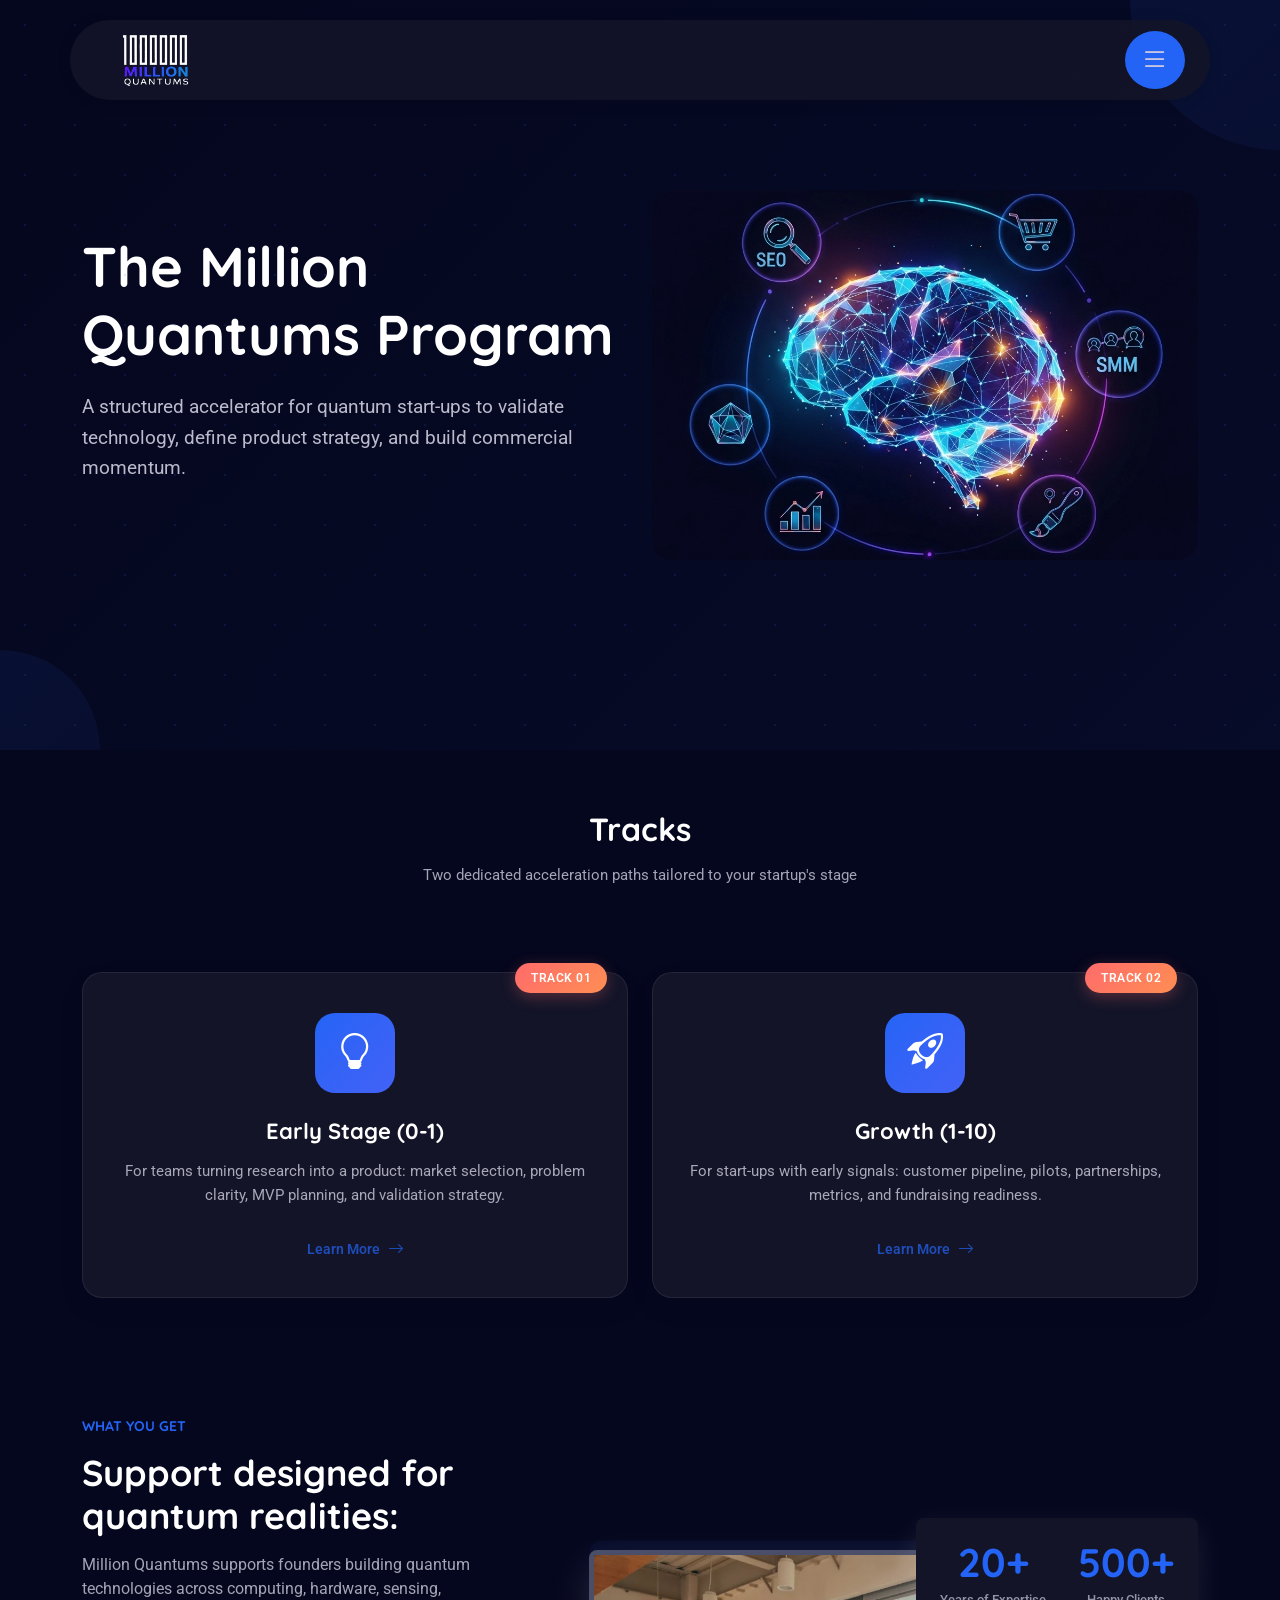
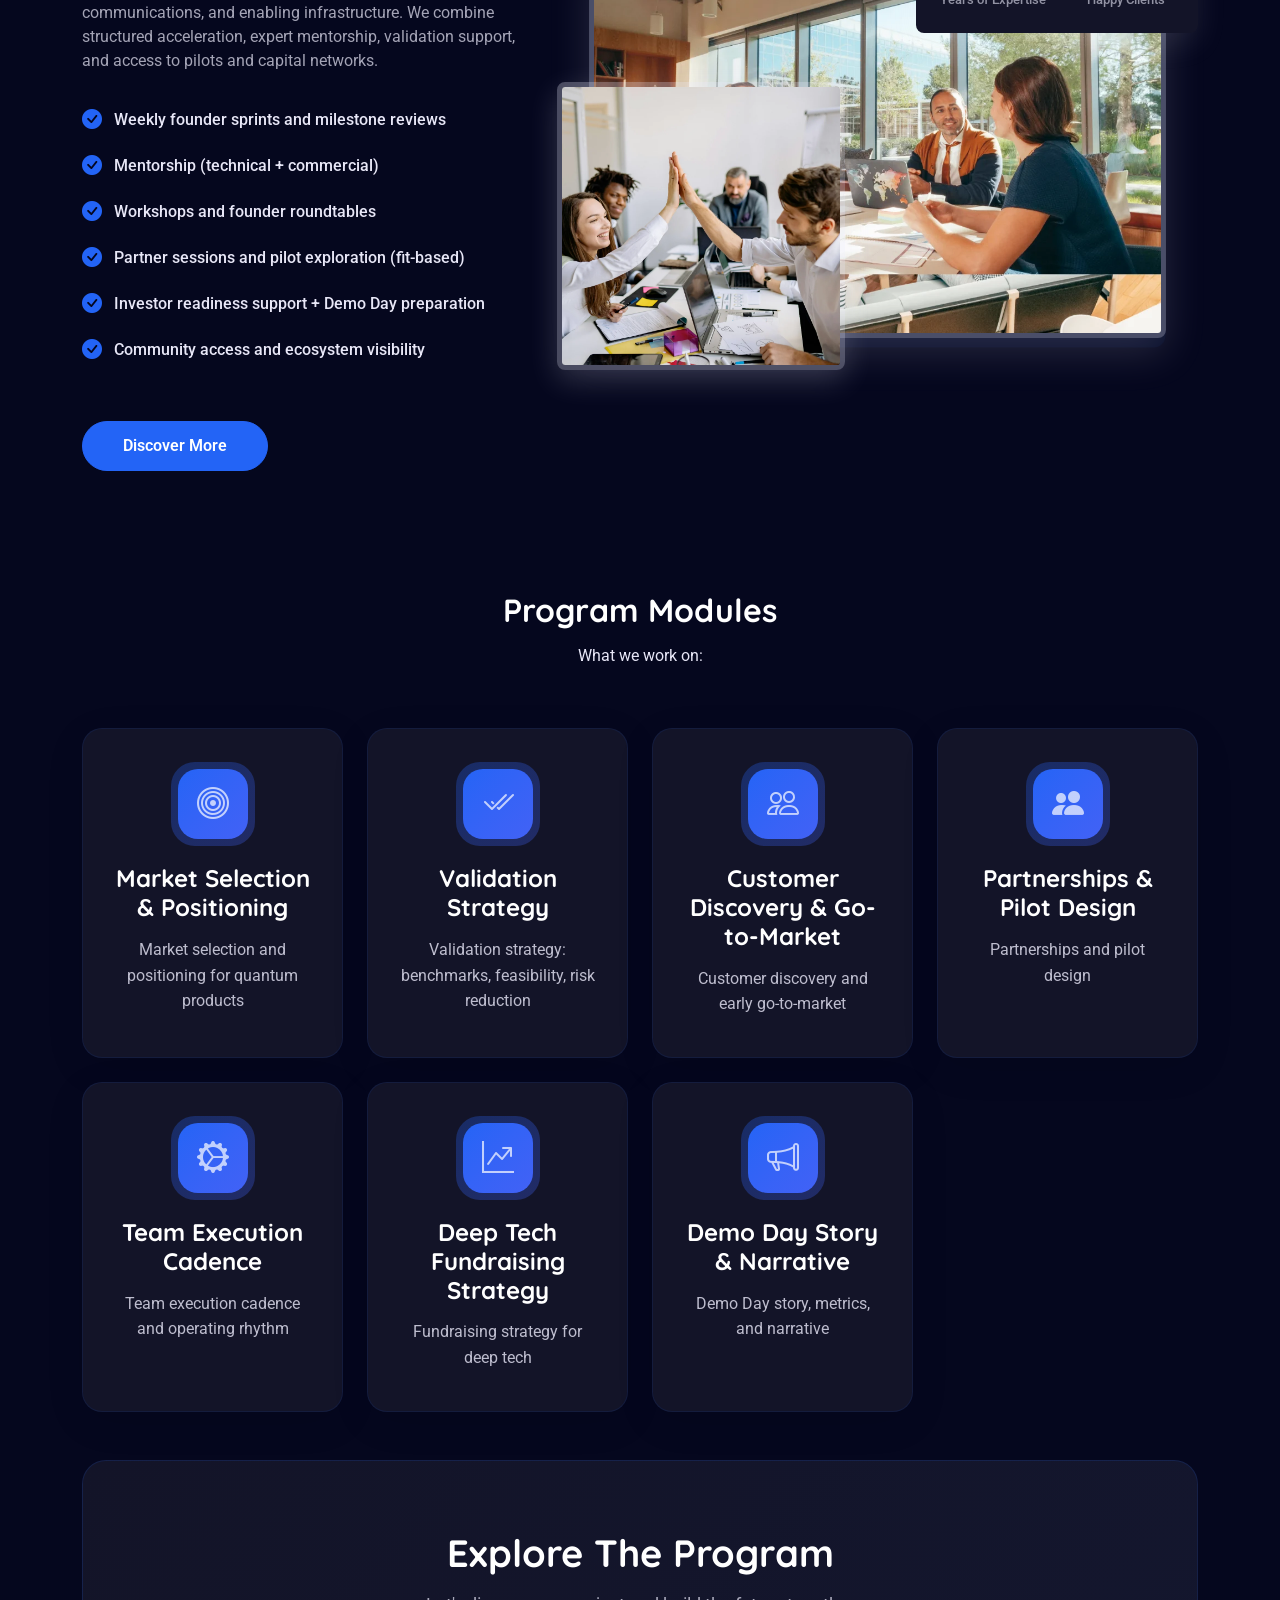
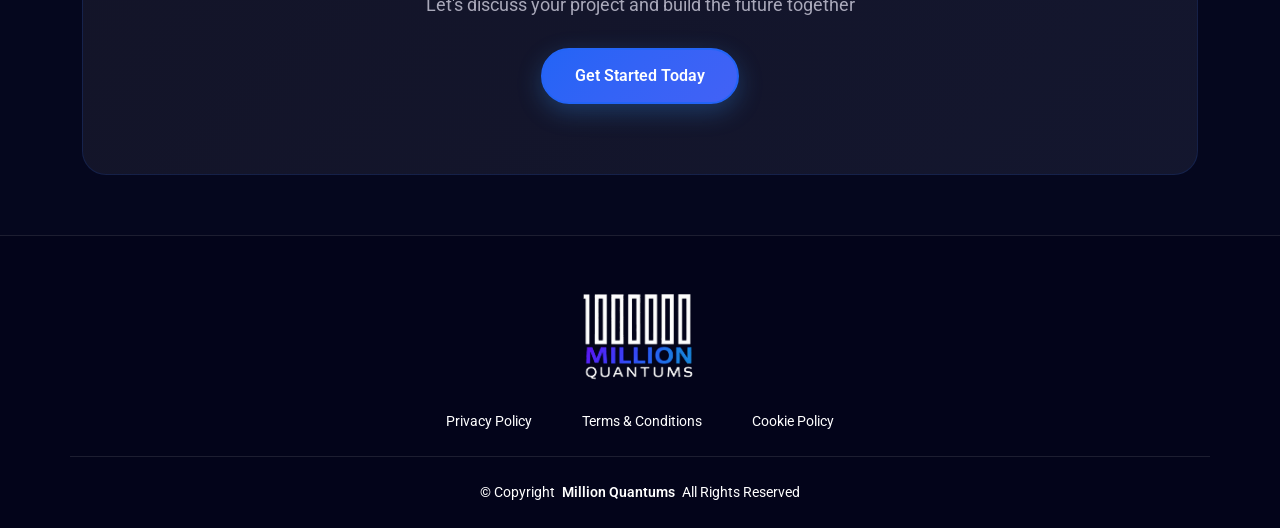
==== program.html @ cdff43a9 "Million Quantum Website Deploy 1" ====
<!DOCTYPE html>
<html lang="en">

<head>
  <meta charset="utf-8">
  <meta content="width=device-width, initial-scale=1.0" name="viewport">
  <title>Programs - Million Quantum</title>
  <meta name="description" content="">
  <meta name="keywords" content="">

  <!-- Favicons -->
  <link href="assets/img/millionquantum-favicon.png" rel="icon">
  <link href="assets/img/millionquantum-favicon.png" rel="apple-touch-icon">

  <!-- Fonts -->
  <link href="https://fonts.googleapis.com" rel="preconnect">
  <link href="https://fonts.gstatic.com" rel="preconnect" crossorigin>
  <link href="https://fonts.googleapis.com/css2?family=Roboto:ital,wght@0,100;0,300;0,400;0,500;0,700;0,900;1,100;1,300;1,400;1,500;1,700;1,900&family=Poppins:ital,wght@0,100;0,200;0,300;0,400;0,500;0,600;0,700;0,800;0,900;1,100;1,200;1,300;1,400;1,500;1,600;1,700;1,800;1,900&family=Quicksand:wght@300;400;500;600;700&display=swap" rel="stylesheet">

  <!-- Vendor CSS Files -->
  <link href="assets/vendor/bootstrap/css/bootstrap.min.css" rel="stylesheet">
  <link href="assets/vendor/bootstrap-icons/bootstrap-icons.css" rel="stylesheet">
  <link href="assets/vendor/aos/aos.css" rel="stylesheet">
  <link href="assets/vendor/swiper/swiper-bundle.min.css" rel="stylesheet">
  <link href="assets/vendor/glightbox/css/glightbox.min.css" rel="stylesheet">

  <!-- Main CSS File -->
  <link href="assets/css/main.css" rel="stylesheet">

</head>

<body class="starter-page-page">

  <header id="header" class="header d-flex align-items-center sticky-top">
  <div class="header-container container-fluid container-xl position-relative d-flex align-items-center justify-content-between">
    
    <!-- Logo -->
    <a href="index.html" class="logo d-flex align-items-center">
      <img src="assets/img/Million Quantums Logo Header - Light.svg" alt="Million Quantums Logo">
    </a>

    <!-- Menu Toggle Button (Hamburger) -->
    <div class="menu-toggle" id="menu-toggle">
      <i class="bi bi-list"></i>
    </div>

    <!-- Full-screen Overlay Navigation -->
    <nav id="overlay-nav" class="overlay-nav">
      <div class="overlay-nav-close col-1" id="overlay-close">
        <i class="bi bi-x-lg"></i>
      </div>
      <div class="overlay-nav-info col-3">
        <!-- Logo -->
        <a href="index.html" class="logo d-flex align-items-start">
          <img src="assets/img/Million Quantums Logo Header - Light.svg" alt="Million Quantums Logo">
        </a>
        <p>A quantum technology start-up accelerator helping founders turn breakthrough science into real-world products.</p>
      </div>
       <ul class="overlay-nav-list col-8">
        <li><a href="#hero" class="overlay-nav-link" data-num="01">Home</a></li>
        <li class="active"><a href="#about" class="overlay-nav-link active" data-num="02">Program</a></li>
        <li><a href="#services" class="overlay-nav-link" data-num="03">Apply</a></li>
        <li><a href="#portfolio" class="overlay-nav-link" data-num="04">Partners</a></li>
        <li><a href="#team" class="overlay-nav-link" data-num="05">Blog</a></li>
        <li><a href="#contact" class="overlay-nav-link" data-num="06">Contact</a></li>
      </ul>

    </nav>

  </div>
</header>

  <main class="main">
    <!-- Hero Section -->
    <section id="hero" class="hero section">

      <div class="container">
        <div class="row align-items-center">
          <div class="col-lg-6" data-aos="fade-right" data-aos-delay="100">
            <div class="hero-content">
              <h1>The Million Quantums Program</h1>
              <p>A structured accelerator for quantum start-ups to validate technology, define product strategy, and build commercial momentum.</p>         
            </div>
          </div>
          <div class="col-lg-6" data-aos="fade-left" data-aos-delay="200">
            <div class="hero-visual">
              <div class="hero-image">
                <img src="assets/img/misc/misc-16.webp" alt="Digital Agency Hero" class="img-fluid">
              </div>
            </div>
          </div>
        </div>
      </div>

      <div class="hero-bg-elements">
        <div class="bg-shape shape-1"></div>
        <div class="bg-shape shape-2"></div>
        <div class="bg-particles"></div>
      </div>

    </section><!-- /Hero Section -->

   <!-- Services Section -->
<section id="services" class="services section">
  <!-- Section Title -->
  <div class="container section-title" data-aos="fade-up">
    <h2>Tracks</h2>
    <p>Two dedicated acceleration paths tailored to your startup's stage</p>
  </div><!-- End Section Title -->

  <div class="container" data-aos="fade-up" data-aos-delay="100">
    <div class="row gy-4">

      <!-- Early Stage (0-1) -->
      <div class="col-lg-6 col-md-6" data-aos="fade-up" data-aos-delay="200">
        <div class="service-card">
          <div class="service-icon">
            <i class="bi bi-lightbulb"></i> <!-- Idea/spark → perfect for early-stage discovery -->
          </div>
          <h4>Early Stage (0-1)</h4>
          <p>For teams turning research into a product: market selection, problem clarity, MVP planning, and validation strategy.</p>
          <a href="#contact" class="service-link">
            <span>Learn More</span>
            <i class="bi bi-arrow-right"></i>
          </a>
          <div class="service-badge">Track 01</div>
        </div>
      </div>

      <!-- Growth (1-10) -->
      <div class="col-lg-6 col-md-6" data-aos="fade-up" data-aos-delay="300">
        <div class="service-card">
          <div class="service-icon">
            <i class="bi bi-rocket-takeoff"></i> <!-- Launch/growth → ideal for scaling startups -->
          </div>
          <h4>Growth (1-10)</h4>
          <p>For start-ups with early signals: customer pipeline, pilots, partnerships, metrics, and fundraising readiness.</p>
          <a href="#contact" class="service-link">
            <span>Learn More</span>
            <i class="bi bi-arrow-right"></i>
          </a>
          <div class="service-badge">Track 02</div>
        </div>
      </div>

    </div>
  </div>
</section><!-- /Services Section -->


    <!-- About Section -->
    <section id="about" class="about section">

      <div class="container" data-aos="fade-up" data-aos-delay="100">

        <div class="row gy-5 align-items-center">

          <div class="col-lg-5" data-aos="fade-right" data-aos-delay="200">
            <div class="content">
              <h6 class="subtitle">What You Get</h6>
              <h2>Support designed for quantum realities:</h2>
              <p>
                Million Quantums supports founders building quantum technologies across computing, hardware, sensing, communications, and enabling infrastructure. We combine structured acceleration, expert mentorship, validation support, and access to pilots and capital networks.
              </p>

              <ul class="features-list">
                <li><i class="bi bi-check-circle-fill"></i><span>Weekly founder sprints and milestone reviews</span></li>
                <li><i class="bi bi-check-circle-fill"></i><span>Mentorship (technical + commercial)</span></li>
                <li><i class="bi bi-check-circle-fill"></i><span>Workshops and founder roundtables</span></li>
                <li><i class="bi bi-check-circle-fill"></i><span>Partner sessions and pilot exploration (fit-based)</span></li>
                <li><i class="bi bi-check-circle-fill"></i><span>Investor readiness support + Demo Day preparation</span></li>
                <li><i class="bi bi-check-circle-fill"></i><span>Community access and ecosystem visibility</span></li>
              </ul>

              <a href="#" class="btn btn-primary">Discover More</a>
            </div>
          </div>

          <div class="col-lg-7" data-aos="fade-left" data-aos-delay="300">
            <div class="image-composition">
              <div class="image-main">
                <img src="assets/img/about/about-9.webp" alt="Modern office with a team working" class="img-fluid" loading="lazy">
              </div>
              <div class="image-secondary">
                <img src="assets/img/about/about-square-8.webp" alt="Collaborative discussion" class="img-fluid" loading="lazy">
              </div>
              <div class="stats-card">
                <div class="stats-item">
                  <h3>20+</h3>
                  <p>Years of Expertise</p>
                </div>
                <div class="stats-item">
                  <h3>500+</h3>
                  <p>Happy Clients</p>
                </div>
              </div>
            </div>
          </div>

        </div>

      </div>

    </section><!-- /About Section -->


    <!-- Why Us Section -->
    <section id="why-us" class="why-us section">

      <!-- Section Title -->
      <div class="container section-title" data-aos="fade-up">
        <h2>Program Modules</h2>
        <p>What we work on:</p>
      </div><!-- End Section Title -->

      <div class="container" data-aos="fade-up" data-aos-delay="100">

        <div class="row g-4">
          <!-- 1. Market selection and positioning -->
          <div class="col-lg-3 col-md-6" data-aos="fade-up" data-aos-delay="100">
            <div class="feature-card">
              <div class="icon-wrapper">
                <i class="bi bi-bullseye"></i> <!-- Precise targeting and positioning -->
              </div>
              <h4>Market Selection & Positioning</h4>
              <p>Market selection and positioning for quantum products</p>
            </div>
          </div><!-- End Feature Card -->

          <!-- 2. Validation strategy -->
          <div class="col-lg-3 col-md-6" data-aos="fade-up" data-aos-delay="200">
            <div class="feature-card">
              <div class="icon-wrapper">
                <i class="bi bi-check2-all"></i> <!-- Validation and risk reduction -->
              </div>
              <h4>Validation Strategy</h4>
              <p>Validation strategy: benchmarks, feasibility, risk reduction</p>
            </div>
          </div><!-- End Feature Card -->

          <!-- 3. Customer discovery -->
          <div class="col-lg-3 col-md-6" data-aos="fade-up" data-aos-delay="300">
            <div class="feature-card">
              <div class="icon-wrapper">
                <i class="bi bi-people"></i> <!-- Customer interviews and discovery -->
              </div>
              <h4>Customer Discovery & Go-to-Market</h4>
              <p>Customer discovery and early go-to-market</p>
            </div>
          </div><!-- End Feature Card -->

          <!-- 4. Partnerships and pilots -->
          <div class="col-lg-3 col-md-6" data-aos="fade-up" data-aos-delay="400">
            <div class="feature-card">
              <div class="icon-wrapper">
                <i class="bi bi-people-fill"></i> <!-- Partnerships and collaboration -->
              </div>
              <h4>Partnerships & Pilot Design</h4>
              <p>Partnerships and pilot design</p>
            </div>
          </div><!-- End Feature Card -->

          <!-- 5. Team execution -->
          <div class="col-lg-3 col-md-6" data-aos="fade-up" data-aos-delay="100">
            <div class="feature-card">
              <div class="icon-wrapper">
                <i class="bi bi-gear-wide-connected"></i> <!-- Operating rhythm and execution -->
              </div>
              <h4>Team Execution Cadence</h4>
              <p>Team execution cadence and operating rhythm</p>
            </div>
          </div><!-- End Feature Card -->

          <!-- 6. Fundraising strategy -->
          <div class="col-lg-3 col-md-6" data-aos="fade-up" data-aos-delay="200">
            <div class="feature-card">
              <div class="icon-wrapper">
                <i class="bi bi-graph-up-arrow"></i> <!-- Growth and deep-tech fundraising -->
              </div>
              <h4>Deep Tech Fundraising Strategy</h4>
              <p>Fundraising strategy for deep tech</p>
            </div>
          </div><!-- End Feature Card -->

          <!-- 7. Demo Day preparation -->
          <div class="col-lg-3 col-md-6" data-aos="fade-up" data-aos-delay="300">
            <div class="feature-card">
              <div class="icon-wrapper">
                <i class="bi bi-megaphone"></i> <!-- Pitching, narrative, and presentation -->
              </div>
              <h4>Demo Day Story & Narrative</h4>
              <p>Demo Day story, metrics, and narrative</p>
            </div>
          </div><!-- End Feature Card -->
        </div>

        <div class="row mt-5">
          <div class="col-12 text-center" data-aos="fade-up" data-aos-delay="400">
            <div class="why-us-cta">
              <h3>Explore The Program</h3>
              <p>Let's discuss your project and build the future together</p>
              <a href="#contact" class="btn btn-primary">Get Started Today</a>
            </div>
          </div>
        </div>

      </div>

    </section><!-- /Why Us Section -->


    

  </main>

  <footer id="footer" class="footer position-relative dark-background">

    <div class="container footer-top">
      <div class="row gy-4">
        <div class="col-lg-12 col-md-6 footer-about">
          <a href="index.html" class="logo d-flex align-items-center">
            <img src="assets/img/Million Quantums Logo Header - Light.svg" alt="Million Quantums Logo">
          </a>
          <div class="policy-links d-flex mt-4">
            <a href="">Privacy Policy</a>
            <a href="">Terms & Conditions</a>
            <a href="">Cookie Policy</a>
          </div>
        </div>

      </div>
    </div>

    <div class="container copyright text-center mt-4">
      <p>© <span>Copyright</span> <a href="#" class="px-1 sitename">Million Quantums</a> <span>All Rights Reserved</span></p>
    </div>

  </footer>

  <!-- Scroll Top -->
  <a href="#" id="scroll-top" class="scroll-top d-flex align-items-center justify-content-center"><i class="bi bi-arrow-up-short"></i></a>

  <!-- Preloader -->
  <div id="preloader"></div>

  <!-- Vendor JS Files -->
  <script src="assets/vendor/bootstrap/js/bootstrap.bundle.min.js"></script>
  <script src="assets/vendor/php-email-form/validate.js"></script>
  <script src="assets/vendor/aos/aos.js"></script>
  <script src="assets/vendor/purecounter/purecounter_vanilla.js"></script>
  <script src="assets/vendor/imagesloaded/imagesloaded.pkgd.min.js"></script>
  <script src="assets/vendor/isotope-layout/isotope.pkgd.min.js"></script>
  <script src="assets/vendor/swiper/swiper-bundle.min.js"></script>
  <script src="assets/vendor/glightbox/js/glightbox.min.js"></script>

  <!-- Main JS File -->
  <script src="assets/js/main.js"></script>

</body>

</html>
---- assets/css/main.css ----
@charset "UTF-8";

/*--------------------------------------------------------------
# Font & Color Variables
# Help: https://bootstrapmade.com/color-system/
--------------------------------------------------------------*/
/* Fonts */
:root {
  --default-font: "Roboto",  system-ui, -apple-system, "Segoe UI", Roboto, "Helvetica Neue", Arial, "Noto Sans", "Liberation Sans", sans-serif, "Apple Color Emoji", "Segoe UI Emoji", "Segoe UI Symbol", "Noto Color Emoji";
  --heading-font: "Quicksand",  sans-serif;
  --nav-font: "Poppins",  sans-serif;
}

/* Global Colors - The following color variables are used throughout the website. Updating them here will change the color scheme of the entire website */
:root { 
  --background-color: #05071e; /* Background color for the entire website, including individual sections */
  --default-color: #e8e7f7; /* Default color used for the majority of the text content across the entire website */
  --heading-color: #ffffff; /* Color for headings, subheadings and title throughout the website */
  --accent-color: #2364f6; /* Accent color that represents your brand on the website. It's used for buttons, links, and other elements that need to stand out */
  --surface-color: #131428; /* The surface color is used as a background of boxed elements within sections, such as cards, icon boxes, or other elements that require a visual separation from the global background. */
  --contrast-color: #ffffff; /* Contrast color for text, ensuring readability against backgrounds of accent, heading, or default colors. */
}

/* Nav Menu Colors - The following color variables are used specifically for the navigation menu. They are separate from the global colors to allow for more customization options */
:root {
  --nav-color: #c8c6e3;  /* The default color of the main navmenu links */
  --nav-hover-color: #ffffff; /* Applied to main navmenu links when they are hovered over or active */
  --nav-mobile-background-color: #03051f; /* Used as the background color for mobile navigation menu */
  --nav-dropdown-background-color: #1f2240; /* Used as the background color for dropdown items that appear when hovering over primary navigation items */
  --nav-dropdown-color: #c8c6e3; /* Used for navigation links of the dropdown items in the navigation menu. */
  --nav-dropdown-hover-color: #ffffff; /* Similar to --nav-hover-color, this color is applied to dropdown navigation links when they are hovered over. */
}

/* Color Presets - These classes override global colors when applied to any section or element, providing reuse of the sam color scheme. */

.light-background {
  --background-color: #0c114a;
  --surface-color: #131b76;
}

.dark-background {
  --background-color: #01020e;
  --default-color: #ffffff;
  --heading-color: #ffffff;
  --surface-color: #252525;
  --contrast-color: #ffffff;
}

/* Smooth scroll */
:root {
  scroll-behavior: smooth;
}

/*--------------------------------------------------------------
# General Styling & Shared Classes
--------------------------------------------------------------*/
body {
  color: var(--default-color);
  background-color: var(--background-color);
  font-family: var(--default-font);
}

a {
  color: var(--accent-color);
  text-decoration: none;
  transition: 0.3s;
}

a:hover {
  color: color-mix(in srgb, var(--accent-color), transparent 25%);
  text-decoration: none;
}

h1,
h2,
h3,
h4,
h5,
h6 {
  color: var(--heading-color);
  font-family: var(--heading-font);
}

/* PHP Email Form Messages
------------------------------*/
.php-email-form .error-message {
  display: none;
  background: #df1529;
  color: #ffffff;
  text-align: left;
  padding: 15px;
  margin-bottom: 24px;
  font-weight: 600;
}

.php-email-form .sent-message {
  display: none;
  color: #ffffff;
  background: #059652;
  text-align: center;
  padding: 15px;
  margin-bottom: 24px;
  font-weight: 600;
}

.php-email-form .loading {
  display: none;
  background: var(--surface-color);
  text-align: center;
  padding: 15px;
  margin-bottom: 24px;
}

.php-email-form .loading:before {
  content: "";
  display: inline-block;
  border-radius: 50%;
  width: 24px;
  height: 24px;
  margin: 0 10px -6px 0;
  border: 3px solid var(--accent-color);
  border-top-color: var(--surface-color);
  animation: php-email-form-loading 1s linear infinite;
}

@keyframes php-email-form-loading {
  0% {
    transform: rotate(0deg);
  }

  100% {
    transform: rotate(360deg);
  }
}
/*--------------------------------------------------------------
# Global Header
--------------------------------------------------------------*/
.header {
  --background-color: rgba(255, 255, 255, 0);
  --surface-color: #1b1933;
  color: var(--default-color);
  background-color: var(--background-color);
  padding: 20px 0;
  transition: all 0.5s;
  z-index: 997;
  width: 90%;
  margin: auto;
}

.header .header-container {
  background: rgba(19, 20, 40, 0.9);
  border-radius: 50px;
  padding: 10px 25px;
  box-shadow: 0px 2px 15px rgba(0, 0, 0, 0.1);
  position: relative;
  z-index: 997;
}

.header .logo img {
  max-height: 60px;
}

/* Menu Toggle Button (Hamburger) */
.menu-toggle {
  font-size: 28px;
  color: var(--nav-color);
  cursor: pointer;
  z-index: 10000;
  padding: 8px 16px;
  border-radius: 50%;
  transition: all 0.3s;
  opacity: 1;
  visibility: visible;
  background: var(--accent-color);
}

.menu-toggle:hover {
  background-color: rgba(255, 255, 255, 0.1);
  transform: scale(1.1);
}

/*--------------------------------------------------------------
# Overlay Navigation with Slide Animation
--------------------------------------------------------------*/
.overlay-nav {
  position: fixed;
  top: 0;
  right: -100%; /* Start off-screen to the right */
  width: 100%;
  height: 100%;
  background: #0c0f33;
  display: flex;
  align-items: center;
  justify-content: flex-start;
  transition: right 0.5s cubic-bezier(0.77, 0, 0.175, 1);
  z-index: 9999;
  overflow: hidden;
  padding: 0px 0px;
  text-align: left;
}

.overlay-nav.active {
  right: 0; /* Slide in */
}

/* Close Button */
.overlay-nav-close {
  position: absolute;
  top: 30px;
  right: 30px;
  font-size: 32px;
  color: #fff;
  cursor: pointer;
  width: 50px;
  height: 50px;
  display: flex;
  align-items: center;
  justify-content: center;
  border-radius: 50%;
  background-color: rgba(255, 255, 255, 0.1);
  transition: all 0.3s;
  opacity: 0;
  visibility: hidden;
}

.overlay-nav.active .overlay-nav-close {
  opacity: 1;
  visibility: visible;
  transition-delay: 0.3s;
}

.overlay-nav-close:hover {
  background-color: var(--accent-color);
  transform: rotate(90deg);
}
.overlay-nav-info {
  background-color: #05071e;
  padding: 30px;
  display: flex;
  flex-direction: column;
  justify-content: space-between;
  align-items: flex-start; /* horizontal left alignment */
  text-align: left;        /* text left aligned */
  height: 100%;
}

.overlay-nav-info .logo img{
  min-height: 120px;
}
.overlay-nav-info p{
  font-size: 13px;
}
/* Nav List and Link Animations */
.overlay-nav-list {
  list-style: none;
  padding: 0;
  margin: 0;
  text-align: left;
  padding-left: 20px;
}

.overlay-nav-list li {
  margin: 0px 0px !important;
  opacity: 0;
  transform: translateY(50px);
  transition: all 0.6s ease;
}

.overlay-nav.active .overlay-nav-list li {
  opacity: 1;
  transform: translateY(0);
}
/* Bar container */
.overlay-nav-list li {
  position: relative;
  padding-left: 30px;
}

/* Thick horizontal bar */
.overlay-nav-list li::before {
  content: "";
  position: absolute;
  left: 0;
  top: 50%;
  width: 0;
  height: 10px;
  background-color: var(--accent-color);
  transform: translateY(-50%);
  transition: width 0.4s ease;
  border-radius: 6px;
}

/* Hover bar */
.overlay-nav-list li:hover::before {
  width: 70px;
}

/* Active bar (always visible) */
.overlay-nav-list li.active::before {
  width: 70px;
}

/* Stagger animation delay for each link */
.overlay-nav.active .overlay-nav-list li:nth-child(1) { transition-delay: 0.3s; }
.overlay-nav.active .overlay-nav-list li:nth-child(2) { transition-delay: 0.4s; }
.overlay-nav.active .overlay-nav-list li:nth-child(3) { transition-delay: 0.5s; }
.overlay-nav.active .overlay-nav-list li:nth-child(4) { transition-delay: 0.6s; }
.overlay-nav.active .overlay-nav-list li:nth-child(5) { transition-delay: 0.7s; }
.overlay-nav.active .overlay-nav-list li:nth-child(6) { transition-delay: 0.8s; }

.overlay-nav-link {
  color: #fff;
  font-size: 62px;
  font-weight: 600;
  text-decoration: none;
  transition: all 0.4s ease;
  display: inline-block;
  font-family: var(--heading-font, sans-serif);
  margin: 0px !important;
  position: relative;
  padding-right: 10px;
}

.overlay-nav-link:hover {
  color: var(--accent-color);
  padding-left: 70px;
}
.overlay-nav-link.active {
  padding-left: 70px;
  color: var(--accent-color);
}
/* Small number badge */
.overlay-nav-link::after {
  content: attr(data-num);
  position: absolute;
  top: 30px;
  right: 3px;
  font-size: 14px;
  font-weight: 500;
  color: rgba(255, 255, 255, 0.5);
  transform: translate(50%, -40%);
  transition: all 0.3s ease;
}

/* Highlight number on hover/active */
.overlay-nav-link:hover::after,
.overlay-nav-link.active::after {
  color: var(--accent-color);
}

/* Mobile Adjustments */
@media (max-width: 768px) {
  .overlay-nav-link {
    font-size: 30px;
  }

  .overlay-nav-close {
    top: 20px;
    right: 20px;
    width: 45px;
    height: 45px;
    font-size: 28px;
  }
}
/* Mobile Overlay Menu Adjustments */
@media (max-width: 768px) {

  .overlay-nav {
    flex-direction: column;
    align-items: flex-start;
    padding: 20px;
  }

  /* Logo/info at top */
  .overlay-nav-info {
    width: 100%;
    height: auto;
    padding: 50px 0px 10px 0px;
    align-items: center;
    text-align: left;
    background-color: transparent; /* Transparent background */
  }
  /* Hover bar */
    .overlay-nav-list li:hover::before {
      width: 40px;
    }

    /* Active bar (always visible) */
    .overlay-nav-list li.active::before {
      width: 40px;
    }
  .overlay-nav-info .logo img {
    min-height: 90px; /* smaller logo for mobile */
  }

  /* Hide paragraph on mobile */
  .overlay-nav-info p {
    display: none;
  }
  /* Bar container */
  .overlay-nav-list li {
    position: relative;
    padding-left: 10px;
  }

  /* Thick horizontal bar */
  .overlay-nav-list li::before {
    content: "";
    position: absolute;
    left: 0;
    top: 50%;
    width: 0;
    height: 10px;
    background-color: var(--accent-color);
    transform: translateY(-50%);
    transition: width 0.4s ease;
    border-radius: 6px;
  }
  /* Nav list below logo */
  .overlay-nav-list {
    width: 100%;
    padding-left: 0;
    margin-top: 20px;
  }

  .overlay-nav-list li {
    margin-bottom: 15px;
    opacity: 0;
    transform: translateY(30px);
  }

  .overlay-nav-link {
    font-size: 38px;
  }

  /* Number badge adjustments */
  .overlay-nav-link::after {
    top: 10px;
    right: 0;
    font-size: 12px;
  }
  .overlay-nav-link:hover {
      color: var(--accent-color);
      padding-left: 35px;
    }
    .overlay-nav-link.active {
      padding-left: 35px;
      color: var(--accent-color);
    }

  .overlay-nav-close {
    top: 15px;
    right: 15px;
    width: 40px;
    height: 40px;
    font-size: 24px;
  }
}

/*--------------------------------------------------------------
# Global Footer
--------------------------------------------------------------*/
.footer {
  color: var(--default-color);
  background-color: #03041a;
  font-size: 14px;
  position: relative;
  border-top: 1px solid color-mix(in srgb, var(--default-color), transparent 90%);
}

.footer .footer-top {
  padding-top: 50px;
  display: flex;
  justify-content: center;
  align-items: center;
}

.footer .footer-about .logo {
  line-height: 1;
  margin-bottom: 25px;
  display: flex;
  justify-content: center;
}

.footer .footer-about .logo img {
  max-height: 110px;
  margin-right: 6px;
}

.footer .footer-about .logo span {
  color: var(--heading-color);
  font-family: var(--heading-font);
  font-size: 26px;
  font-weight: 700;
  letter-spacing: 1px;
}

.footer .footer-about p {
  font-size: 14px;
  font-family: var(--heading-font);
}
.footer .policy-links{
  display: flex;
  justify-content: center;
  align-items: center;
  gap: 50px;
}
.footer .policy-links a{
  color: #fff;
}
.footer .policy-links a:hover{
  color: var(--accent-color);
}
.footer .social-links a {
  display: flex;
  align-items: center;
  justify-content: center;
  width: 40px;
  height: 40px;
  border-radius: 50%;
  border: 1px solid color-mix(in srgb, var(--default-color), transparent 50%);
  font-size: 16px;
  color: color-mix(in srgb, var(--default-color), transparent 20%);
  margin-right: 10px;
  transition: 0.3s;
}

.footer .social-links a:hover {
  color: var(--accent-color);
  border-color: var(--accent-color);
}

.footer h4 {
  font-size: 16px;
  font-weight: bold;
  position: relative;
  padding-bottom: 12px;
}

.footer .footer-links {
  margin-bottom: 30px;
}

.footer .footer-links ul {
  list-style: none;
  padding: 0;
  margin: 0;
}

.footer .footer-links ul i {
  padding-right: 2px;
  font-size: 12px;
  line-height: 0;
}

.footer .footer-links ul li {
  padding: 10px 0;
  display: flex;
  align-items: center;
}

.footer .footer-links ul li:first-child {
  padding-top: 0;
}

.footer .footer-links ul a {
  color: color-mix(in srgb, var(--default-color), transparent 30%);
  display: inline-block;
  line-height: 1;
}

.footer .footer-links ul a:hover {
  color: var(--accent-color);
}

.footer .footer-contact p {
  margin-bottom: 5px;
}
.footer .copyright .sitename{
  color: #fff;
  font-weight: 600;
}
.footer .copyright .sitename:hover{
  color: var(--accent-color);

}
.footer .copyright {
  padding: 25px 0;
  border-top: 1px solid color-mix(in srgb, var(--default-color), transparent 90%);
}

.footer .copyright p {
  margin-bottom: 0;
}

.footer .credits {
  margin-top: 8px;
  font-size: 13px;
}

/*--------------------------------------------------------------
# Preloader
--------------------------------------------------------------*/
#preloader {
  position: fixed;
  inset: 0;
  z-index: 999999;
  overflow: hidden;
  background: var(--background-color);
  transition: all 0.6s ease-out;
}

#preloader:before {
  content: "";
  position: fixed;
  top: calc(50% - 30px);
  left: calc(50% - 30px);
  border: 6px solid #ffffff;
  border-color: var(--accent-color) transparent var(--accent-color) transparent;
  border-radius: 50%;
  width: 60px;
  height: 60px;
  animation: animate-preloader 1.5s linear infinite;
}

@keyframes animate-preloader {
  0% {
    transform: rotate(0deg);
  }

  100% {
    transform: rotate(360deg);
  }
}

/*--------------------------------------------------------------
# Scroll Top Button
--------------------------------------------------------------*/
.scroll-top {
  position: fixed;
  visibility: hidden;
  opacity: 0;
  right: 15px;
  bottom: -15px;
  z-index: 99999;
  background-color: var(--accent-color);
  width: 44px;
  height: 44px;
  border-radius: 50px;
  transition: all 0.4s;
}

.scroll-top i {
  font-size: 24px;
  color: var(--contrast-color);
  line-height: 0;
}

.scroll-top:hover {
  background-color: color-mix(in srgb, var(--accent-color), transparent 20%);
  color: var(--contrast-color);
}

.scroll-top.active {
  visibility: visible;
  opacity: 1;
  bottom: 15px;
}

/*--------------------------------------------------------------
# Disable aos animation delay on mobile devices
--------------------------------------------------------------*/
@media screen and (max-width: 768px) {
  [data-aos-delay] {
    transition-delay: 0 !important;
  }
}

/*--------------------------------------------------------------
# Global Page Titles & Breadcrumbs
--------------------------------------------------------------*/
.page-title {
  text-align: center;
  padding: 20px 0;
}

.page-title .breadcrumbs {
  margin-bottom: 1.5rem;
}

.page-title .breadcrumbs .breadcrumb {
  justify-content: center;
  margin: 0;
  padding: 0;
  background: none;
}

.page-title .breadcrumbs .breadcrumb .breadcrumb-item {
  font-size: 0.9rem;
  color: color-mix(in srgb, var(--default-color), transparent 30%);
}

.page-title .breadcrumbs .breadcrumb .breadcrumb-item.active {
  color: var(--accent-color);
}

.page-title .breadcrumbs .breadcrumb .breadcrumb-item a {
  color: inherit;
  text-decoration: none;
  transition: color 0.3s ease;
}

.page-title .breadcrumbs .breadcrumb .breadcrumb-item a:hover {
  color: var(--accent-color);
}

.page-title .breadcrumbs .breadcrumb .breadcrumb-item a i {
  font-size: 0.9rem;
  margin-right: 0.2rem;
}

.page-title .breadcrumbs .breadcrumb .breadcrumb-item+.breadcrumb-item::before {
  color: color-mix(in srgb, var(--default-color), transparent 50%);
}

.page-title .title-wrapper {
  max-width: 800px;
  margin: 0 auto;
  padding: 1rem 0;
}

.page-title .title-wrapper h1 {
  font-size: 2.5rem;
  margin-bottom: 1rem;
  font-weight: 700;
  color: var(--heading-color);
}

.page-title .title-wrapper p {
  font-size: 1.1rem;
  color: color-mix(in srgb, var(--default-color), transparent 20%);
  margin: 0;
  line-height: 1.6;
}

@media (max-width: 768px) {
  .page-title .title-wrapper h1 {
    font-size: 2rem;
  }

  .page-title .title-wrapper p {
    font-size: 1rem;
  }
}

@media (max-width: 576px) {
  .page-title .title-wrapper h1 {
    font-size: 1.75rem;
  }
}

/*--------------------------------------------------------------
# Global Sections
--------------------------------------------------------------*/
section,
.section {
  color: var(--default-color);
  background-color: var(--background-color);
  padding: 60px 0;
  scroll-margin-top: 90px;
  overflow: clip;
}

@media (max-width: 1199px) {

  section,
  .section {
    scroll-margin-top: 66px;
  }
}

/*--------------------------------------------------------------
# Global Section Titles
--------------------------------------------------------------*/
.section-title {
  text-align: center;
  padding-bottom: 60px;
  position: relative;
}

.section-title h2 {
  font-size: 32px;
  font-weight: 700;
  margin-bottom: 15px;
}

.section-title p {
  margin-bottom: 0;
}

/*--------------------------------------------------------------
# Hero Section
--------------------------------------------------------------*/
.hero {
  position: relative;
  overflow: hidden;
  background: linear-gradient(135deg, var(--background-color) 0%, color-mix(in srgb, var(--accent-color), transparent 95%) 100%);
  padding: 190px 0;
  margin-top: -120px;
}

.hero .hero-content h1 {
  font-size: 3.5rem;
  font-weight: 700;
  line-height: 1.2;
  margin-bottom: 1.5rem;
}

@media (max-width: 768px) {
  .hero .hero-content h1 {
    font-size: 2.5rem;
  }
}

.hero .hero-content p {
  font-size: 1.2rem;
  color: color-mix(in srgb, var(--default-color), transparent 20%);
  margin-bottom: 2rem;
  line-height: 1.6;
}

.hero .hero-buttons {
  display: flex;
  gap: 1rem;
  margin-bottom: 3rem;
  flex-wrap: wrap;
}

.hero .hero-buttons .btn {
  padding: 15px 30px;
  font-weight: 600;
  border-radius: 50px;
  text-decoration: none;
  transition: all 0.3s ease;
  font-size: 1rem;
}

.hero .hero-buttons .btn.btn-primary {
  background: var(--accent-color);
  color: var(--contrast-color);
  border: 2px solid var(--accent-color);
}

.hero .hero-buttons .btn.btn-primary:hover {
  background: color-mix(in srgb, var(--accent-color), black 10%);
  border-color: color-mix(in srgb, var(--accent-color), black 10%);
  transform: translateY(-2px);
}

.hero .hero-buttons .btn.btn-outline {
  background: transparent;
  color: var(--accent-color);
  border: 2px solid var(--accent-color);
}

.hero .hero-buttons .btn.btn-outline:hover {
  background: var(--accent-color);
  color: var(--contrast-color);
  transform: translateY(-2px);
}
.hero .hero-note p{
  font-size: 15px;
}

.hero .hero-stats {
  display: flex;
  gap: 2rem;
  flex-wrap: wrap;
}

.hero .hero-stats .stat-item {
  text-align: center;
}

.hero .hero-stats .stat-item .stat-number {
  display: block;
  font-size: 2rem;
  font-weight: 700;
  color: var(--accent-color);
  line-height: 1;
}

.hero .hero-stats .stat-item .stat-label {
  display: block;
  font-size: 0.9rem;
  color: color-mix(in srgb, var(--default-color), transparent 30%);
  margin-top: 0.5rem;
}

@media (max-width: 768px) {
  .hero .hero-stats {
    justify-content: center;
    gap: 1.5rem;
  }
}

.hero .hero-visual {
  position: relative;
}

.hero .hero-visual .hero-image {
  position: relative;
  z-index: 2;
}

.hero .hero-visual .hero-image img {
  border-radius: 20px;
}

.hero .hero-bg-elements {
  position: absolute;
  top: 0;
  left: 0;
  right: 0;
  bottom: 0;
  z-index: 1;
  pointer-events: none;
}

.hero .hero-bg-elements .bg-shape {
  position: absolute;
  border-radius: 50%;
  background: linear-gradient(135deg, color-mix(in srgb, var(--accent-color), transparent 90%), color-mix(in srgb, var(--accent-color), transparent 95%));
}

.hero .hero-bg-elements .bg-shape.shape-1 {
  width: 300px;
  height: 300px;
  top: -150px;
  right: -150px;
  animation: rotate 20s linear infinite;
}

.hero .hero-bg-elements .bg-shape.shape-2 {
  width: 200px;
  height: 200px;
  bottom: -100px;
  left: -100px;
  animation: rotate 15s linear infinite reverse;
}

.hero .hero-bg-elements .bg-particles {
  position: absolute;
  top: 0;
  left: 0;
  right: 0;
  bottom: 0;
  background-image: radial-gradient(circle, color-mix(in srgb, var(--accent-color), transparent 85%) 1px, transparent 1px);
  background-size: 50px 50px;
  animation: moveParticles 30s linear infinite;
}

@keyframes float {

  0%,
  100% {
    transform: translateY(0px);
  }

  50% {
    transform: translateY(-20px);
  }
}

@keyframes rotate {
  from {
    transform: rotate(0deg);
  }

  to {
    transform: rotate(360deg);
  }
}

@keyframes moveParticles {
  0% {
    transform: translate(0, 0);
  }

  100% {
    transform: translate(50px, 50px);
  }
}

@media (max-width: 992px) {
  .hero .hero-content {
    text-align: center;
    margin-bottom: 3rem;
  }
}

@media (max-width: 768px) {
  .hero .hero-buttons {
    justify-content: center;
  }

  .hero .hero-stats .stat-item .stat-number {
    font-size: 1.5rem;
  }
}

/*--------------------------------------------------------------
# About Section
--------------------------------------------------------------*/
.about .content .subtitle {
  color: var(--accent-color);
  font-weight: 700;
  font-size: 0.875rem;
  text-transform: uppercase;
  margin-bottom: 1rem;
}

.about .content h2 {
  font-size: 2.25rem;
  font-weight: 700;
  margin-bottom: 1rem;
}

.about .content p {
  color: color-mix(in srgb, var(--default-color), transparent 30%);
  margin-bottom: 2rem;
}

.about .content .features-list {
  list-style: none;
  padding: 0;
  margin-bottom: 2.5rem;
}

.about .content .features-list li {
  display: flex;
  align-items: center;
  padding-bottom: 1rem;
  font-weight: 500;
}

.about .content .features-list li i {
  font-size: 1.25rem;
  color: var(--accent-color);
  margin-right: 0.75rem;
}

.about .content .btn-primary {
  background-color: var(--accent-color);
  border-color: var(--accent-color);
  color: var(--contrast-color);
  padding: 0.75rem 2.5rem;
  border-radius: 50px;
  font-weight: 600;
  transition: all 0.3s ease;
}

.about .content .btn-primary:hover {
  background-color: color-mix(in srgb, var(--accent-color), black 10%);
  border-color: color-mix(in srgb, var(--accent-color), black 10%);
  transform: translateY(-2px);
}

.about .image-composition {
  position: relative;
  padding: 2rem;
}

@media (max-width: 768px) {
  .about .image-composition {
    padding: 1rem;
  }
}

.about .image-composition .image-main {
  position: relative;
  z-index: 2;
}

.about .image-composition .image-main img {
  border-radius: 8px;
  box-shadow: 0 15px 40px color-mix(in srgb, var(--default-color), transparent 85%);
  border: 5px solid color-mix(in srgb, var(--default-color), transparent 70%);
}

.about .image-composition .image-secondary {
  position: absolute;
  bottom: 0;
  left: 0;
  width: 45%;
  z-index: 3;
}

.about .image-composition .image-secondary img {
  border-radius: 8px;
  border: 5px solid color-mix(in srgb, var(--default-color), transparent 70%);
  box-shadow: 0 10px 30px color-mix(in srgb, var(--default-color), transparent 80%);
}

.about .image-composition .stats-card {
  position: absolute;
  top: 0;
  right: 0;
  z-index: 4;
  background: var(--surface-color);
  padding: 1.5rem;
  border-radius: 8px;
  box-shadow: 0 10px 30px color-mix(in srgb, var(--default-color), transparent 90%);
  display: flex;
  gap: 2rem;
}

@media (max-width: 576px) {
  .about .image-composition .stats-card {
    padding: 1rem;
    gap: 1rem;
    flex-direction: column;
  }
}

.about .image-composition .stats-card .stats-item {
  text-align: center;
}

.about .image-composition .stats-card .stats-item h3 {
  font-size: 2.5rem;
  font-weight: 700;
  color: var(--accent-color);
  margin: 0;
  line-height: 1;
}

@media (max-width: 992px) {
  .about .image-composition .stats-card .stats-item h3 {
    font-size: 2rem;
  }
}

.about .image-composition .stats-card .stats-item p {
  margin: 0;
  font-size: 0.8rem;
  color: color-mix(in srgb, var(--default-color), transparent 40%);
  font-weight: 500;
  margin-top: 0.5rem;
}

.about .image-composition::before {
  content: "";
  position: absolute;
  top: 50%;
  left: 50%;
  transform: translate(-50%, -50%);
  width: 90%;
  height: 90%;
  background-color: color-mix(in srgb, var(--accent-color), transparent 95%);
  border-radius: 12px;
  z-index: 1;
}

/*--------------------------------------------------------------
# Services Section
--------------------------------------------------------------*/
.services .service-card {
  background: var(--surface-color);
  border-radius: 20px;
  padding: 40px 30px;
  text-align: center;
  position: relative;
  height: 100%;
  box-shadow: 0 10px 30px rgba(0, 0, 0, 0.05);
  border: 1px solid color-mix(in srgb, var(--default-color), transparent 92%);
  transition: all 0.3s ease;
}

.services .service-card:hover {
  transform: translateY(-8px);
  box-shadow: 0 20px 40px rgba(0, 0, 0, 0.1);
  border-color: color-mix(in srgb, var(--accent-color), transparent 70%);
}

.services .service-card:hover .service-icon {
  transform: scale(1.1);
}

.services .service-card:hover .service-link {
  opacity: 1;
  transform: translateY(0);
}

.services .service-icon {
  width: 80px;
  height: 80px;
  margin: 0 auto 25px;
  background: linear-gradient(135deg, var(--accent-color), color-mix(in srgb, var(--accent-color), #8b5cf6 30%));
  border-radius: 20px;
  display: flex;
  align-items: center;
  justify-content: center;
  transition: all 0.3s ease;
}

.services .service-icon i {
  font-size: 36px;
  color: var(--contrast-color);
}
.services .service-icon img{
  width: 45px;
  height: 45px;
  object-fit: contain;
}
.services .service-badge {
  position: absolute;
  top: -10px;
  right: 20px;
  background: linear-gradient(135deg, #ff6b6b, #ff8e53);
  color: var(--contrast-color);
  padding: 6px 16px;
  border-radius: 20px;
  font-size: 12px;
  font-weight: 600;
  letter-spacing: 0.5px;
  text-transform: uppercase;
  box-shadow: 0 4px 15px rgba(255, 107, 107, 0.3);
}

.services h4 {
  margin-bottom: 15px;
  font-size: 22px;
  font-weight: 700;
}

.services h4 a {
  color: var(--heading-color);
  text-decoration: none;
  transition: color 0.3s ease;
}

.services h4 a:hover {
  color: var(--accent-color);
}

.services p {
  color: color-mix(in srgb, var(--default-color), transparent 30%);
  line-height: 1.6;
  margin-bottom: 25px;
  font-size: 15px;
}

.services .service-link {
  display: inline-flex;
  align-items: center;
  gap: 8px;
  color: var(--accent-color);
  font-weight: 600;
  text-decoration: none;
  opacity: 0.7;
  transform: translateY(5px);
  transition: all 0.3s ease;
  font-size: 14px;
}

.services .service-link i {
  font-size: 16px;
  transition: transform 0.3s ease;
}

.services .service-link:hover {
  color: var(--accent-color);
}

.services .service-link:hover i {
  transform: translateX(4px);
}

.services .services-cta {
  background: linear-gradient(135deg, var(--surface-color), color-mix(in srgb, var(--surface-color), var(--accent-color) 3%));
  border-radius: 24px;
  padding: 50px 40px;
  border: 1px solid color-mix(in srgb, var(--accent-color), transparent 85%);
}

.services .services-cta h3 {
  font-size: 28px;
  font-weight: 700;
  margin-bottom: 15px;
  color: var(--heading-color);
}

.services .services-cta p {
  font-size: 16px;
  color: color-mix(in srgb, var(--default-color), transparent 30%);
  margin-bottom: 30px;
  max-width: 500px;
  margin-left: auto;
  margin-right: auto;
}

.services .services-cta .btn {
  background: linear-gradient(135deg, var(--accent-color), color-mix(in srgb, var(--accent-color), #8b5cf6 30%));
  border: none;
  border-radius: 50px;
  padding: 14px 32px;
  font-weight: 600;
  font-size: 16px;
  color: var(--contrast-color);
  text-decoration: none;
  display: inline-block;
  transition: all 0.3s ease;
  box-shadow: 0 8px 25px rgba(54, 144, 231, 0.3);
}

.services .services-cta .btn:hover {
  transform: translateY(-2px);
  box-shadow: 0 12px 35px rgba(54, 144, 231, 0.4);
  color: var(--contrast-color);
}

@media (max-width: 768px) {
  .services .services-cta {
    padding: 40px 30px;
  }

  .services .services-cta h3 {
    font-size: 24px;
  }

  .services .services-cta p {
    font-size: 15px;
  }
}

@media (max-width: 768px) {
  .services .service-card {
    padding: 30px 25px;
    margin-bottom: 20px;
  }

  .services .service-icon {
    width: 70px;
    height: 70px;
    margin-bottom: 20px;
  }

  .services .service-icon i {
    font-size: 32px;
  }

  .services h4 {
    font-size: 20px;
  }

  .services p {
    font-size: 14px;
  }
}

/*--------------------------------------------------------------
# Portfolio Section
--------------------------------------------------------------*/
.portfolio .portfolio-filters {
  display: flex;
  justify-content: center;
  flex-wrap: wrap;
  gap: 8px;
  margin-bottom: 40px;
  padding: 0;
  list-style: none;
}

@media (max-width: 768px) {
  .portfolio .portfolio-filters {
    gap: 6px;
    margin-bottom: 30px;
  }
}

.portfolio .portfolio-filters li {
  padding: 12px 24px;
  font-size: 0.875rem;
  font-weight: 500;
  border-radius: 50px;
  cursor: pointer;
  transition: all 0.3s cubic-bezier(0.4, 0, 0.2, 1);
  background-color: var(--surface-color);
  color: var(--default-color);
  border: 1px solid color-mix(in srgb, var(--default-color), transparent 85%);
  position: relative;
  overflow: hidden;
}

@media (max-width: 768px) {
  .portfolio .portfolio-filters li {
    padding: 10px 18px;
    font-size: 0.8rem;
  }
}

.portfolio .portfolio-filters li::before {
  content: "";
  position: absolute;
  top: 0;
  left: -100%;
  width: 100%;
  height: 100%;
  background: linear-gradient(90deg, transparent, rgba(255, 255, 255, 0.4), transparent);
  transition: left 0.5s;
}

.portfolio .portfolio-filters li:hover {
  transform: translateY(-2px);
  box-shadow: 0 8px 25px color-mix(in srgb, var(--accent-color), transparent 85%);
  border-color: var(--accent-color);
}

.portfolio .portfolio-filters li:hover::before {
  left: 100%;
}

.portfolio .portfolio-filters li.filter-active {
  background: linear-gradient(135deg, var(--accent-color), color-mix(in srgb, var(--accent-color), #4338ca 20%));
  color: var(--contrast-color);
  border-color: var(--accent-color);
  box-shadow: 0 8px 30px color-mix(in srgb, var(--accent-color), transparent 70%);
}

.portfolio .portfolio-wrapper {
  background-color: var(--surface-color);
  border-radius: 20px;
  overflow: hidden;
  box-shadow: 0 4px 20px color-mix(in srgb, var(--default-color), transparent 92%);
  margin-bottom: 30px;
  transition: all 0.4s cubic-bezier(0.4, 0, 0.2, 1);
  border: 1px solid color-mix(in srgb, var(--default-color), transparent 92%);
}

.portfolio .portfolio-wrapper:hover {
  transform: translateY(-8px);
  box-shadow: 0 20px 40px color-mix(in srgb, var(--default-color), transparent 85%);
  border-color: color-mix(in srgb, var(--accent-color), transparent 80%);
}

.portfolio .portfolio-wrapper:hover .portfolio-image img {
  transform: scale(1.05);
}

.portfolio .portfolio-wrapper:hover .portfolio-image .portfolio-hover {
  opacity: 1;
  visibility: visible;
}

.portfolio .portfolio-wrapper .portfolio-image {
  position: relative;
  overflow: hidden;
  height: 240px;
}

.portfolio .portfolio-wrapper .portfolio-image img {
  width: 100%;
  height: 100%;
  object-fit: cover;
  transition: transform 0.6s cubic-bezier(0.4, 0, 0.2, 1);
}

.portfolio .portfolio-wrapper .portfolio-image .portfolio-hover {
  position: absolute;
  top: 0;
  left: 0;
  width: 100%;
  height: 100%;
  background: linear-gradient(135deg, color-mix(in srgb, var(--accent-color) 70%, white 15%), color-mix(in srgb, var(--accent-color) 90%, black 15%));
  display: flex;
  align-items: center;
  justify-content: center;
  opacity: 0;
  visibility: hidden;
  transition: all 0.3s cubic-bezier(0.4, 0, 0.2, 1);
  backdrop-filter: blur(2px);
}

.portfolio .portfolio-wrapper .portfolio-image .portfolio-hover .portfolio-actions {
  display: flex;
  gap: 15px;
}

.portfolio .portfolio-wrapper .portfolio-image .portfolio-hover .portfolio-actions .action-btn {
  width: 50px;
  height: 50px;
  background-color: var(--surface-color);
  color: var(--contrast-color);
  border-radius: 15px;
  display: flex;
  align-items: center;
  justify-content: center;
  font-size: 1.2rem;
  transition: all 0.3s cubic-bezier(0.4, 0, 0.2, 1);
  box-shadow: 0 4px 15px rgba(0, 0, 0, 0.1);
}

.portfolio .portfolio-wrapper .portfolio-image .portfolio-hover .portfolio-actions .action-btn:hover {
  background-color: var(--accent-color);
  color: var(--contrast-color);
  transform: translateY(-3px);
  box-shadow: 0 8px 25px rgba(0, 0, 0, 0.15);
}

.portfolio .portfolio-wrapper .portfolio-content {
  padding: 25px;
}

.portfolio .portfolio-wrapper .portfolio-content .portfolio-meta {
  display: flex;
  justify-content: space-between;
  align-items: center;
  margin-bottom: 15px;
}

.portfolio .portfolio-wrapper .portfolio-content .portfolio-meta .project-type {
  font-size: 0.75rem;
  font-weight: 600;
  text-transform: uppercase;
  letter-spacing: 0.5px;
  color: var(--accent-color);
  background: linear-gradient(135deg, color-mix(in srgb, var(--accent-color), transparent 90%), color-mix(in srgb, var(--accent-color), transparent 85%));
  padding: 6px 12px;
  border-radius: 20px;
}

.portfolio .portfolio-wrapper .portfolio-content .portfolio-meta .project-rating {
  display: flex;
  align-items: center;
  gap: 4px;
  font-size: 0.875rem;
  font-weight: 600;
  color: #fbbf24;
}

.portfolio .portfolio-wrapper .portfolio-content .portfolio-meta .project-rating i {
  font-size: 0.8rem;
}

.portfolio .portfolio-wrapper .portfolio-content h3 {
  font-size: 1.25rem;
  font-weight: 700;
  margin-bottom: 10px;
  color: var(--heading-color);
  line-height: 1.3;
}

.portfolio .portfolio-wrapper .portfolio-content p {
  font-size: 0.875rem;
  color: color-mix(in srgb, var(--default-color), transparent 30%);
  margin-bottom: 20px;
  line-height: 1.5;
}

.portfolio .portfolio-wrapper .portfolio-content .portfolio-tech {
  display: flex;
  flex-wrap: wrap;
  gap: 8px;
}

.portfolio .portfolio-wrapper .portfolio-content .portfolio-tech .tech-badge {
  font-size: 0.75rem;
  font-weight: 500;
  padding: 6px 12px;
  border-radius: 12px;
  background-color: color-mix(in srgb, var(--default-color), transparent 95%);
  color: color-mix(in srgb, var(--default-color), transparent 20%);
  border: 1px solid color-mix(in srgb, var(--default-color), transparent 90%);
  transition: all 0.3s ease;
}

.portfolio .portfolio-wrapper .portfolio-content .portfolio-tech .tech-badge:hover {
  background-color: color-mix(in srgb, var(--accent-color), transparent 90%);
  color: var(--accent-color);
  border-color: color-mix(in srgb, var(--accent-color), transparent 80%);
}

.portfolio .portfolio-cta {
  margin-top: 60px;
  padding: 40px 30px;
  background: linear-gradient(135deg, var(--surface-color), color-mix(in srgb, var(--surface-color), var(--accent-color) 5%));
  border-radius: 20px;
  border: 1px solid color-mix(in srgb, var(--accent-color), transparent 90%);
}

.portfolio .portfolio-cta h4 {
  font-size: 1.5rem;
  font-weight: 700;
  margin-bottom: 10px;
  color: var(--heading-color);
}

.portfolio .portfolio-cta p {
  font-size: 1rem;
  color: color-mix(in srgb, var(--default-color), transparent 30%);
  margin-bottom: 30px;
}

.portfolio .portfolio-cta .cta-buttons {
  display: flex;
  justify-content: center;
  gap: 15px;
  flex-wrap: wrap;
}

.portfolio .portfolio-cta .cta-buttons .btn {
  padding: 14px 28px;
  font-weight: 600;
  border-radius: 12px;
  font-size: 0.925rem;
  transition: all 0.3s cubic-bezier(0.4, 0, 0.2, 1);
  text-decoration: none;
}

.portfolio .portfolio-cta .cta-buttons .btn.btn-primary {
  background: linear-gradient(135deg, var(--accent-color), color-mix(in srgb, var(--accent-color), #4338ca 20%));
  color: var(--contrast-color);
  border: none;
  box-shadow: 0 4px 15px color-mix(in srgb, var(--accent-color), transparent 70%);
}

.portfolio .portfolio-cta .cta-buttons .btn.btn-primary:hover {
  transform: translateY(-2px);
  box-shadow: 0 8px 25px color-mix(in srgb, var(--accent-color), transparent 60%);
}

.portfolio .portfolio-cta .cta-buttons .btn.btn-outline {
  background-color: transparent;
  color: var(--accent-color);
  border: 2px solid var(--accent-color);
}

.portfolio .portfolio-cta .cta-buttons .btn.btn-outline:hover {
  background-color: var(--accent-color);
  color: var(--contrast-color);
  transform: translateY(-2px);
  box-shadow: 0 8px 25px color-mix(in srgb, var(--accent-color), transparent 70%);
}

/*--------------------------------------------------------------
# Why Us Section
--------------------------------------------------------------*/
.why-us {
  padding-top: 60px;
  padding-bottom: 60px;
}

.why-us .feature-card {
  background: var(--surface-color);
  padding: 40px 30px;
  border-radius: 20px;
  box-shadow: 0 10px 40px rgba(0, 0, 0, 0.08);
  text-align: center;
  transition: all 0.3s ease;
  height: 100%;
  border: 1px solid color-mix(in srgb, var(--accent-color), transparent 90%);
}

.why-us .feature-card:hover {
  transform: translateY(-10px);
  box-shadow: 0 20px 60px rgba(0, 0, 0, 0.12);
  border-color: color-mix(in srgb, var(--accent-color), transparent 70%);
}

.why-us .feature-card .icon-wrapper {
  width: 70px;
  height: 70px;
  background: linear-gradient(135deg, var(--accent-color), color-mix(in srgb, var(--accent-color), #8b5cf6 30%));
  border-radius: 20px;
  display: flex;
  align-items: center;
  justify-content: center;
  margin: 0 auto 25px;
  position: relative;
}

.why-us .feature-card .icon-wrapper::before {
  content: "";
  position: absolute;
  width: 100%;
  height: 100%;
  background: inherit;
  border-radius: inherit;
  opacity: 0.3;
  transform: scale(1.2);
  z-index: 0;
}

.why-us .feature-card .icon-wrapper i {
  font-size: 32px;
  color: var(--contrast-color);
}
.why-us .feature-card .icon-wrapper img{
  width: 45px;
  height: 45px;
  object-fit: contain;
}
.why-us .feature-card h4 {
  font-size: 24px;
  font-weight: 700;
  margin-bottom: 15px;
  color: var(--heading-color);
}

.why-us .feature-card p {
  color: color-mix(in srgb, var(--default-color), transparent 20%);
  line-height: 1.6;
  margin-bottom: 0px;
}

.why-us .feature-card .feature-stats {
  padding-top: 20px;
  border-top: 1px solid color-mix(in srgb, var(--default-color), transparent 90%);
}

.why-us .feature-card .feature-stats .stat-number {
  display: block;
  font-size: 32px;
  font-weight: 800;
  color: var(--accent-color);
  line-height: 1;
}

.why-us .feature-card .feature-stats .stat-label {
  font-size: 14px;
  color: color-mix(in srgb, var(--default-color), transparent 40%);
  font-weight: 500;
}

.why-us .feature-showcase {
  text-align: center;
}

.why-us .feature-showcase img {
  max-width: 100%;
  height: 100%;
  filter: drop-shadow(0 20px 40px rgba(0, 0, 0, 0.1));
  border-radius: 12px;
  box-shadow: 0 15px 40px color-mix(in srgb, var(--default-color), transparent 85%);
  border: 5px solid color-mix(in srgb, var(--default-color), transparent 70%);
}

.why-us .feature-content {
  padding-left: 30px;
}

.why-us .feature-content h3 {
  font-size: 36px;
  font-weight: 800;
  margin-bottom: 20px;
  color: var(--heading-color);
  line-height: 1.2;
}

.why-us .feature-content .lead {
  font-size: 18px;
  color: color-mix(in srgb, var(--default-color), transparent 20%);
  margin-bottom: 40px;
  line-height: 1.6;
}

.why-us .feature-content .feature-list {
  margin-bottom: 40px;
}

.why-us .feature-content .feature-list .feature-item {
  display: flex;
  align-items: flex-start;
  margin-bottom: 30px;
}

.why-us .feature-content .feature-list .feature-item .feature-icon {
  width: 50px;
  height: 50px;
  background: linear-gradient(135deg, color-mix(in srgb, var(--accent-color), transparent 80%), color-mix(in srgb, var(--accent-color), transparent 90%));
  border-radius: 15px;
  display: flex;
  align-items: center;
  justify-content: center;
  margin-right: 20px;
  flex-shrink: 0;
}

.why-us .feature-content .feature-list .feature-item .feature-icon i {
  color: var(--accent-color);
  font-size: 24px;
}

.why-us .feature-content .feature-list .feature-item .feature-text h5 {
  font-size: 18px;
  font-weight: 600;
  margin-bottom: 5px;
  color: var(--heading-color);
}

.why-us .feature-content .feature-list .feature-item .feature-text p {
  color: color-mix(in srgb, var(--default-color), transparent 20%);
  margin: 0;
  line-height: 1.5;
}

.why-us .feature-content .cta-wrapper {
  display: flex;
  gap: 15px;
  flex-wrap: wrap;
}

.why-us .feature-content .cta-wrapper .btn {
  padding: 15px 30px;
  border-radius: 50px;
  font-weight: 600;
  font-size: 16px;
  transition: all 0.3s ease;
  border: 2px solid transparent;
}

.why-us .feature-content .cta-wrapper .btn.btn-primary {
  background: linear-gradient(135deg, var(--accent-color), color-mix(in srgb, var(--accent-color), #8b5cf6 30%));
  color: var(--contrast-color);
  border-color: var(--accent-color);
}

.why-us .feature-content .cta-wrapper .btn.btn-primary:hover {
  transform: translateY(-2px);
  box-shadow: 0 10px 30px color-mix(in srgb, var(--accent-color), transparent 60%);
}

.why-us .feature-content .cta-wrapper .btn.btn-outline {
  background: transparent;
  color: var(--accent-color);
  border-color: var(--accent-color);
}

.why-us .feature-content .cta-wrapper .btn.btn-outline:hover {
  background: var(--accent-color);
  color: var(--contrast-color);
  transform: translateY(-2px);
}

@media (max-width: 991px) {
  .why-us .feature-content {
    padding-left: 0;
    padding-top: 40px;
  }
}

@media (max-width: 768px) {
  .why-us {
    padding-top: 0px;
  }
  .why-us .feature-card {
    padding: 30px 20px;
  }

  .why-us .feature-card .icon-wrapper {
    width: 70px;
    height: 70px;
    margin-bottom: 20px;
  }

  .why-us .feature-card .icon-wrapper i {
    font-size: 30px;
  }

  .why-us .feature-card h4 {
    font-size: 20px;
  }

  .why-us .feature-card .feature-stats .stat-number {
    font-size: 28px;
  }

  .why-us .feature-content h3 {
    font-size: 28px;
  }

  .why-us .feature-content .cta-wrapper .btn {
    padding: 12px 25px;
    font-size: 14px;
    width: 100%;
    justify-content: center;
  }
}

.why-us .why-us-cta {
  background: linear-gradient(135deg, var(--surface-color), color-mix(in srgb, var(--surface-color), var(--accent-color) 3%));
  border-radius: 24px;
  padding: 70px 40px;
  border: 1px solid color-mix(in srgb, var(--accent-color), transparent 85%);
}

.why-us .why-us-cta h3 {
  font-size: 38px;
  font-weight: 700;
  margin-bottom: 15px;
  color: var(--heading-color);
}

.why-us .why-us-cta p {
  font-size: 18px;
  color: color-mix(in srgb, var(--default-color), transparent 30%);
  margin-bottom: 30px;
  max-width: 700px;
  margin-left: auto;
  margin-right: auto;
}
.why-us .why-us-cta .why-us-cta-buttons{
  display: flex;
  justify-content: center;
  align-items: center;
  gap: 15px;
}
.why-us .why-us-cta .btn {
  background: linear-gradient(135deg, var(--accent-color), color-mix(in srgb, var(--accent-color), #8b5cf6 30%));
  border: 2px solid var(--accent-color);
  border-radius: 50px;
  padding: 14px 32px;
  font-weight: 600;
  font-size: 16px;
  color: var(--contrast-color);
  text-decoration: none;
  display: inline-block;
  transition: all 0.3s ease;
  box-shadow: 0 8px 25px rgba(54, 144, 231, 0.3);
}

.why-us .why-us-cta .btn:hover {
  transform: translateY(-2px);
  box-shadow: 0 12px 35px rgba(54, 144, 231, 0.4);
  color: var(--contrast-color);
}
.why-us .why-us-cta .btn.btn-outline {
  background: transparent;
  color: var(--accent-color);
  border: 2px solid var(--accent-color);
}

.why-us .why-us-cta .btn.btn-outline:hover {
  background: var(--accent-color);
  color: var(--contrast-color);
  transform: translateY(-2px);
}
@media (max-width: 768px) {
  .why-us .why-us-cta {
    padding: 40px 30px;
  }

  .why-us .why-us-cta h3 {
    font-size: 24px;
  }

  .why-us .why-us-cta p {
    font-size: 15px;
  }
}
/* TIMELINE
–––––––––––––––––––––––––––––––––––––––––––––––––– */

.timeline ul {
  background: var(--color-darkblue-bg);
  padding: 30px 0;
}

.timeline ul li {
  list-style-type: none;
  position: relative;
  width: 6px;
  margin: 0 auto;
  padding-top: 50px;
  background: #fff;
}

.timeline ul li::after {
  content: "";
  position: absolute;
  left: 50%;
  bottom: 0;
  transform: translateX(-50%);
  width: 30px;
  height: 30px;
  border-radius: 50%;
  background: inherit;
  z-index: 1;
}

.timeline ul li div {
  position: relative;
  bottom: 0;
  width: 450px;
  padding: 45px 35px;
  background: var(--surface-color);
  box-shadow: 0 4px 6px rgba(0, 0, 0, 0.1);
  color: var(--color-darkblue-bg);
  text-align: left;
  border: 1px solid color-mix(in srgb, var(--accent-color), transparent 90%);
  /*border: 1px solid var(--accent-color);*/
  border-radius: 20px;
}
.timeline ul li div:hover{
  box-shadow: 0 20px 60px rgba(0, 0, 0, 0.12);
  border-color: color-mix(in srgb, var(--accent-color), transparent 70%);
}
.timeline ul li div::before {
  content: "";
  position: absolute;
  bottom: 7px;
  width: 0;
  height: 0;
  border-style: solid;
}

.timeline ul li:nth-child(odd) div {
  left: 45px;
}

.timeline ul li:nth-child(odd) div::before {
  left: -15px;
  border-width: 8px 16px 8px 0;
  border-color: transparent var(--accent-color) transparent transparent;
}

.timeline ul li:nth-child(even) div {
  left: -490px;
}

.timeline ul li:nth-child(even) div::before {
  right: -15px;
  border-width: 8px 0 8px 16px;
  border-color: transparent transparent transparent var(--accent-color);
}
.timeline ul li div{
  font-size: 15px;
  color: #fff;
}
time {
  display: block;
  font-size: 1.8rem;
  font-weight: bold;
  margin-bottom: 8px;
  color: var(--accent-color);
}


/* EFFECTS
–––––––––––––––––––––––––––––––––––––––––––––––––– */

.timeline ul li::after {
  transition: background 0.5s ease-in-out;
}

.timeline ul li.in-view::after {
  background: var(--accent-color);
}

.timeline ul li div {
  visibility: hidden;
  opacity: 0;
  transition: all 0.5s ease-in-out;
}

.timeline ul li:nth-child(odd) div {
  transform: translate3d(200px, 0, 0);
}

.timeline ul li:nth-child(even) div {
  transform: translate3d(-200px, 0, 0);
}

.timeline ul li.in-view div {
  transform: none;
  visibility: visible;
  opacity: 1;
}
.timeline .icon-box {
  margin-bottom: 20px;
  padding: 30px;
  display: flex;
  flex-direction: column;
  justify-content: center;     /* Vertically center content */
  align-items: center;
  background: var(--surface-color);
  box-shadow: 0 4px 6px rgba(0, 0, 0, 0.1);
  color: var(--color-darkblue-bg);
  text-align: center;          /* Changed to center for better balance */
  border: 1px solid color-mix(in srgb, var(--accent-color), transparent 90%);
  border-radius: 20px;
  min-height: 220px;           /* Key: Forces consistent height */
  height: 100%;                /* Makes all boxes stretch to tallest in row */
  transition: all 0.4s ease-in-out;
}

.timeline .row {
  display: flex;
  align-items: stretch;        /* Ensures all columns in row stretch equally */
}

/* Optional: Fine-tune min-height if needed (adjust based on your content) */
@media (max-width: 768px) {
  .timeline .icon-box {
    min-height: 180px;         /* Slightly smaller on mobile */
  }
}
.timeline .icon-box img{
  height: 90px;
  width: 90px;
}
.timeline .icon-box i {
  color: #5c8eb0;
  font-size: 40px;
  line-height: 0;
}

.timeline .icon-box h4 {
  font-weight: 700;
  margin-top: 10px;
  margin-bottom: 15px;
  font-size: 26px;
}

.timeline .icon-box h4 a {
  color: var(--color-lightyellow);
  transition: 0.3s;
}
.timeline .icon-box h4 a span{
  font-size: 16px;
  margin-bottom: 8px !important;
}
.timeline .icon-box .icon-box:hover h4 a {
  color: var(--color-lightyellow);;
}
.timeline .icon-box:hover{
  /*box-shadow: 0 2px 3px 0px rgba(251, 176, 46, 1);*/
  transform: translateY(-10px);
  transition: .4s ease-in-out;
  cursor: pointer;
  box-shadow: 0 20px 60px rgba(0, 0, 0, 0.12);
  border-color: color-mix(in srgb, var(--accent-color), transparent 70%);
}
.timeline .icon-box p {
  line-height: 24px;
  font-size: 14px;
}

.timeline .icon-box:hover h4 a {
  color: var(--color-lightyellow);;
}

/* GENERAL MEDIA QUERIES
–––––––––––––––––––––––––––––––––––––––––––––––––– */

@media screen and (max-width: 900px) {
  .timeline ul li div {
    width: 250px;
  }
  .timeline ul li:nth-child(even) div {
    left: -289px;
    /*250+45-6*/
  }
}

@media screen and (max-width: 600px) {
  .why-us .why-us-cta .why-us-cta-buttons{
    gap: 10px;
  }
  .why-us .why-us-cta .btn{
    padding: 10px 20px;
    font-size: 14px;
  }
  .timeline ul li {
    margin-left: 8px;
  }
  .timeline ul li div {
    width: calc(100vw - 91px);
    font-size: 13px;
    padding: 30px 25px;
  }
  .timeline ul li div time{
    font-size: 1.3rem;
  }
  .timeline ul li:nth-child(even) div {
    left: 45px;
  }
  .timeline ul li:nth-child(even) div::before {
    left: -15px;
    border-width: 8px 16px 8px 0;
    border-color: transparent var(--accent-color) transparent transparent;
  }
}


/* EXTRA/CLIP PATH STYLES
–––––––––––––––––––––––––––––––––––––––––––––––––– */
.timeline-clippy ul li::after {
  width: 40px;
  height: 40px;
  border-radius: 0;
}

.timeline-rhombus ul li::after {
  clip-path: polygon(50% 0%, 100% 50%, 50% 100%, 0% 50%);
}

.timeline-rhombus ul li div::before {
  bottom: 12px;
}

.timeline-star ul li::after {
  clip-path: polygon(
    50% 0%,
    61% 35%,
    98% 35%,
    68% 57%,
    79% 91%,
    50% 70%,
    21% 91%,
    32% 57%,
    2% 35%,
    39% 35%
  );
}

.timeline-heptagon ul li::after {
  clip-path: polygon(
    50% 0%,
    90% 20%,
    100% 60%,
    75% 100%,
    25% 100%,
    0% 60%,
    10% 20%
  );
}

.timeline-infinite ul li::after {
  animation: scaleAnimation 2s infinite;
}

@keyframes scaleAnimation {
  0% {
    transform: translateX(-50%) scale(1);
  }
  50% {
    transform: translateX(-50%) scale(1.25);
  }
  100% {
    transform: translateX(-50%) scale(1);
  }
}

/*--------------------------------------------------------------
# Testimonials Section
--------------------------------------------------------------*/
.testimonials .swiper-wrapper {
  height: auto !important;
  padding-bottom: 20px;
}

.testimonials .testimonial-card {
  background: var(--surface-color);
  border-radius: 24px;
  padding: 32px;
  border: 1px solid color-mix(in srgb, var(--default-color), transparent 92%);
  height: 100%;
  display: flex;
  flex-direction: column;
  position: relative;
  transition: all 0.3s ease;
  overflow: hidden;
}

.testimonials .testimonial-card::before {
  content: "";
  position: absolute;
  top: 0;
  left: 0;
  right: 0;
  height: 4px;
  background: linear-gradient(90deg, var(--accent-color), color-mix(in srgb, var(--accent-color), #8b5cf6 50%));
  border-radius: 24px 24px 0 0;
}

.testimonials .testimonial-card:hover {
  border-color: color-mix(in srgb, var(--accent-color), transparent 50%);
}

.testimonials .testimonial-header {
  display: flex;
  align-items: flex-start;
  gap: 16px;
  margin-bottom: 24px;
}

.testimonials .user-avatar {
  position: relative;
}

.testimonials .user-avatar img {
  width: 64px;
  height: 64px;
  border-radius: 20px;
  object-fit: cover;
  border: 3px solid color-mix(in srgb, var(--accent-color), transparent 80%);
}

.testimonials .user-info {
  flex: 1;
}

.testimonials .user-info h3 {
  margin: 0 0 4px;
  font-size: 18px;
  font-weight: 700;
  color: var(--heading-color);
  line-height: 1.3;
}

.testimonials .user-info .user-role {
  display: block;
  font-size: 14px;
  color: color-mix(in srgb, var(--default-color), transparent 40%);
  font-weight: 500;
  margin-bottom: 8px;
}

.testimonials .rating {
  display: flex;
  gap: 2px;
}

.testimonials .rating i {
  color: #fbbf24;
  font-size: 14px;
}

.testimonials .testimonial-content {
  flex-grow: 1;
  position: relative;
  margin-bottom: 24px;
}

.testimonials .testimonial-content .quote-mark {
  position: absolute;
  top: -12px;
  right: 0;
  width: 48px;
  height: 48px;
  background: linear-gradient(135deg, var(--accent-color), color-mix(in srgb, var(--accent-color), #8b5cf6 50%));
  border-radius: 50%;
  display: flex;
  align-items: center;
  justify-content: center;
}

.testimonials .testimonial-content .quote-mark i {
  color: var(--contrast-color);
  font-size: 20px;
}

.testimonials .testimonial-content p {
  font-size: 16px;
  line-height: 1.7;
  color: color-mix(in srgb, var(--default-color), transparent 15%);
  margin: 0;
  font-weight: 500;
}

.testimonials .testimonial-footer {
  display: flex;
  justify-content: space-between;
  align-items: center;
  padding-top: 20px;
  border-top: 1px solid color-mix(in srgb, var(--default-color), transparent 92%);
}

.testimonials .company-badge {
  display: flex;
  align-items: center;
  gap: 8px;
  padding: 8px 12px;
  background: color-mix(in srgb, var(--accent-color), transparent 90%);
  border-radius: 12px;
}

.testimonials .company-badge i {
  color: var(--accent-color);
  font-size: 14px;
}

.testimonials .company-badge span {
  font-size: 13px;
  font-weight: 600;
  color: var(--accent-color);
}

.testimonials .verified-badge {
  display: flex;
  align-items: center;
  gap: 6px;
}

.testimonials .verified-badge i {
  color: #10b981;
  font-size: 16px;
}

.testimonials .verified-badge span {
  font-size: 12px;
  font-weight: 600;
  color: #10b981;
}

.testimonials .swiper-pagination {
  margin-top: 40px;
  position: relative;
}

.testimonials .swiper-pagination .swiper-pagination-bullet {
  width: 12px;
  height: 12px;
  background: color-mix(in srgb, var(--accent-color), transparent 70%);
  border-radius: 50%;
  opacity: 1;
  transition: all 0.3s ease;
}

.testimonials .swiper-pagination .swiper-pagination-bullet-active {
  background: var(--accent-color);
  transform: scale(1.2);
}

@media (max-width: 767px) {
  .testimonials .testimonial-card {
    padding: 24px;
    border-radius: 20px;
  }

  .testimonials .testimonial-header {
    gap: 12px;
    margin-bottom: 20px;
  }

  .testimonials .user-avatar img {
    width: 56px;
    height: 56px;
    border-radius: 16px;
  }

  .testimonials .user-info h3 {
    font-size: 16px;
  }

  .testimonials .testimonial-content {
    margin-bottom: 20px;
  }

  .testimonials .testimonial-content .quote-mark {
    width: 40px;
    height: 40px;
  }

  .testimonials .testimonial-content .quote-mark i {
    font-size: 16px;
  }

  .testimonials .testimonial-content p {
    font-size: 15px;
  }

  .testimonials .testimonial-footer {
    flex-direction: column;
    gap: 12px;
    align-items: flex-start;
  }

  .testimonials .company-badge {
    padding: 6px 10px;
    border-radius: 10px;
  }
}

/*--------------------------------------------------------------
# Team Section
--------------------------------------------------------------*/
.team .team-intro .intro-content h3 {
  font-size: 2.2rem;
  margin-bottom: 20px;
  color: var(--heading-color);
}

.team .team-intro .intro-content p {
  font-size: 1.05rem;
  line-height: 1.6;
  margin-bottom: 30px;
  color: color-mix(in srgb, var(--default-color), transparent 15%);
}

.team .team-intro .intro-content .stats-row {
  display: flex;
  gap: 30px;
  flex-wrap: wrap;
}

.team .team-intro .intro-content .stats-row .stat-item {
  display: flex;
  flex-direction: column;
  align-items: center;
  text-align: center;
}

.team .team-intro .intro-content .stats-row .stat-item .stat-number {
  font-size: 2rem;
  font-weight: 700;
  color: var(--accent-color);
  line-height: 1;
  margin-bottom: 4px;
}

.team .team-intro .intro-content .stats-row .stat-item .stat-label {
  font-size: 0.9rem;
  color: color-mix(in srgb, var(--default-color), transparent 40%);
  text-transform: uppercase;
  letter-spacing: 0.5px;
}

.team .team-grid {
  display: grid;
  grid-template-columns: 1fr 1fr;
  gap: 20px;
  max-width: 400px;
  margin: 0 auto;
}

.team .team-grid .member-hexagon {
  position: relative;
  width: 160px;
  height: 160px;
  margin: 0 auto;
}

.team .team-grid .member-hexagon:nth-child(even) {
  margin-top: 40px;
}

.team .team-grid .member-hexagon .hexagon-inner {
  position: relative;
  width: 100%;
  height: 100%;
  border-radius: 30% 70% 70% 30%/30% 30% 70% 70%;
  overflow: hidden;
  transition: all 0.4s ease;
  cursor: pointer;
}

.team .team-grid .member-hexagon .hexagon-inner:hover {
  border-radius: 20% 80% 80% 20%/20% 20% 80% 80%;
  transform: scale(1.05) rotate(5deg);
}

.team .team-grid .member-hexagon .hexagon-inner:hover .member-overlay {
  opacity: 1;
  transform: translateY(0);
}

.team .team-grid .member-hexagon .hexagon-inner:hover img {
  transform: scale(1.1);
}

.team .team-grid .member-hexagon .hexagon-inner img {
  width: 100%;
  height: 100%;
  object-fit: cover;
  transition: transform 0.4s ease;
}

.team .team-grid .member-hexagon .hexagon-inner .member-overlay {
  position: absolute;
  inset: 0;
  background: linear-gradient(45deg, color-mix(in srgb, var(--accent-color), transparent 10%) 0%, color-mix(in srgb, var(--accent-color), transparent 25%) 100%);
  display: flex;
  flex-direction: column;
  justify-content: center;
  align-items: center;
  text-align: center;
  color: var(--contrast-color);
  opacity: 0;
  transform: translateY(20px);
  transition: all 0.4s ease;
  padding: 20px;
}

.team .team-grid .member-hexagon .hexagon-inner .member-overlay h5 {
  font-size: 1.1rem;
  margin: 0 0 4px 0;
  font-weight: 600;
  color: var(--contrast-color);
}

.team .team-grid .member-hexagon .hexagon-inner .member-overlay span {
  font-size: 0.85rem;
  margin-bottom: 15px;
  opacity: 0.9;
}

.team .team-grid .member-hexagon .hexagon-inner .member-overlay .social-icons {
  display: flex;
  gap: 8px;
}

.team .team-grid .member-hexagon .hexagon-inner .member-overlay .social-icons a {
  width: 32px;
  height: 32px;
  border-radius: 50%;
  background: var(--surface-color);
  color: var(--accent-color);
  display: grid;
  place-items: center;
  transition: all 0.3s ease;
}

.team .team-grid .member-hexagon .hexagon-inner .member-overlay .social-icons a:hover {
  background: var(--contrast-color);
  transform: translateY(-2px);
}

.team .team-carousel-wrapper .carousel-title {
  text-align: center;
  font-size: 1.8rem;
  margin-bottom: 40px;
  color: var(--heading-color);
}

.team .team-carousel-wrapper .leadership-slider {
  padding-bottom: 50px;
}

.team .team-carousel-wrapper .leadership-slider .swiper-slide {
  padding: 15px;
}

.team .team-carousel-wrapper .leadership-slider .leader-card {
  background: var(--surface-color);
  border-radius: 20px;
  overflow: hidden;
  border: 1px solid color-mix(in srgb, var(--default-color), transparent 90%);
  transition: all 0.3s ease;
  height: 100%;
}

.team .team-carousel-wrapper .leadership-slider .leader-card:hover {
  transform: translateY(-8px);
}

.team .team-carousel-wrapper .leadership-slider .leader-card .leader-image {
  position: relative;
  height: 200px;
  overflow: hidden;
}

.team .team-carousel-wrapper .leadership-slider .leader-card .leader-image img {
  width: 100%;
  height: 100%;
  object-fit: cover;
  transition: transform 0.3s ease;
}

.team .team-carousel-wrapper .leadership-slider .leader-card .leader-image::after {
  content: "";
  position: absolute;
  inset: 0;
  background: linear-gradient(180deg, transparent 0%, color-mix(in srgb, var(--accent-color), transparent 85%) 100%);
}

.team .team-carousel-wrapper .leadership-slider .leader-card .leader-info {
  padding: 25px;
  text-align: center;
}

.team .team-carousel-wrapper .leadership-slider .leader-card .leader-info h5 {
  font-size: 1.3rem;
  margin: 0 0 5px 0;
  color: var(--heading-color);
}

.team .team-carousel-wrapper .leadership-slider .leader-card .leader-info .position {
  color: var(--accent-color);
  font-weight: 500;
  font-size: 0.95rem;
  margin-bottom: 15px;
  display: block;
}

.team .team-carousel-wrapper .leadership-slider .leader-card .leader-info p {
  font-size: 0.9rem;
  line-height: 1.5;
  color: color-mix(in srgb, var(--default-color), transparent 25%);
  margin-bottom: 20px;
}

.team .team-carousel-wrapper .leadership-slider .leader-card .leader-info .leader-contact {
  display: flex;
  justify-content: center;
  gap: 10px;
}

.team .team-carousel-wrapper .leadership-slider .leader-card .leader-info .leader-contact .contact-btn {
  width: 40px;
  height: 40px;
  border-radius: 10px;
  background: color-mix(in srgb, var(--accent-color), transparent 90%);
  color: var(--accent-color);
  display: grid;
  place-items: center;
  transition: all 0.3s ease;
}

.team .team-carousel-wrapper .leadership-slider .leader-card .leader-info .leader-contact .contact-btn:hover {
  background: var(--accent-color);
  color: var(--contrast-color);
  transform: translateY(-2px);
}

.team .team-carousel-wrapper .leadership-slider .swiper-pagination .swiper-pagination-bullet {
  background: color-mix(in srgb, var(--accent-color), transparent 70%);
  opacity: 1;
}

.team .team-carousel-wrapper .leadership-slider .swiper-pagination .swiper-pagination-bullet.swiper-pagination-bullet-active {
  background: var(--accent-color);
}

.team .join-team-cta {
  background: linear-gradient(135deg, color-mix(in srgb, var(--accent-color), transparent 95%) 0%, color-mix(in srgb, var(--accent-color), transparent 92%) 100%);
  border: 1px solid color-mix(in srgb, var(--accent-color), transparent 75%);
  border-radius: 25px;
  padding: 40px;
  text-align: center;
  position: relative;
  overflow: hidden;
}

.team .join-team-cta::before {
  content: "";
  position: absolute;
  top: -50%;
  right: -20%;
  width: 300px;
  height: 300px;
  background: radial-gradient(circle, color-mix(in srgb, var(--accent-color), transparent 85%) 0%, transparent 70%);
  border-radius: 50%;
}

.team .join-team-cta .cta-icon {
  width: 80px;
  height: 80px;
  border-radius: 20px;
  background: color-mix(in srgb, var(--accent-color), transparent 85%);
  color: var(--accent-color);
  display: grid;
  place-items: center;
  margin: 0 auto 25px;
  position: relative;
  z-index: 2;
}

.team .join-team-cta .cta-icon i {
  font-size: 2rem;
}

.team .join-team-cta .cta-content {
  position: relative;
  z-index: 2;
}

.team .join-team-cta .cta-content h4 {
  font-size: 1.8rem;
  margin-bottom: 15px;
  color: var(--heading-color);
}

.team .join-team-cta .cta-content p {
  font-size: 1.05rem;
  color: color-mix(in srgb, var(--default-color), transparent 15%);
  margin-bottom: 30px;
  max-width: 600px;
  margin-left: auto;
  margin-right: auto;
}

.team .join-team-cta .cta-content .cta-actions {
  display: flex;
  justify-content: center;
  gap: 15px;
  flex-wrap: wrap;
}

.team .join-team-cta .cta-content .cta-actions .btn {
  padding: 12px 24px;
  border-radius: 12px;
  font-weight: 500;
  transition: all 0.3s ease;
}

.team .join-team-cta .cta-content .cta-actions .btn.btn-primary {
  background: var(--accent-color);
  color: var(--contrast-color);
  border: 1px solid var(--accent-color);
}

.team .join-team-cta .cta-content .cta-actions .btn.btn-primary:hover {
  background: color-mix(in srgb, var(--accent-color), black 15%);
  transform: translateY(-2px);
  box-shadow: 0 8px 20px color-mix(in srgb, var(--accent-color), transparent 65%);
}

.team .join-team-cta .cta-content .cta-actions .btn.btn-outline {
  background: transparent;
  color: var(--accent-color);
  border: 1px solid var(--accent-color);
}

.team .join-team-cta .cta-content .cta-actions .btn.btn-outline:hover {
  background: var(--accent-color);
  color: var(--contrast-color);
  transform: translateY(-2px);
}

.team .swiper-wrapper {
  height: auto !important;
}

@media (max-width: 1200px) {
  .team .team-intro .intro-content h3 {
    font-size: 1.9rem;
  }
}

@media (max-width: 992px) {
  .team .team-grid {
    max-width: 300px;
  }

  .team .team-grid .member-hexagon {
    width: 130px;
    height: 130px;
  }

  .team .team-grid .member-hexagon:nth-child(even) {
    margin-top: 30px;
  }

  .team .join-team-cta {
    padding: 30px 20px;
  }

  .team .join-team-cta .cta-content h4 {
    font-size: 1.5rem;
  }
}

@media (max-width: 768px) {
  .team .team-intro .intro-content {
    text-align: center;
    margin-bottom: 40px;
  }

  .team .team-intro .intro-content .stats-row {
    justify-content: center;
    gap: 20px;
  }

  .team .team-grid {
    grid-template-columns: 1fr;
    max-width: 200px;
  }

  .team .team-grid .member-hexagon {
    width: 180px;
    height: 180px;
  }

  .team .team-grid .member-hexagon:nth-child(even) {
    margin-top: 0;
  }

  .team .join-team-cta .cta-content .cta-actions {
    flex-direction: column;
    align-items: center;
  }

  .team .join-team-cta .cta-content .cta-actions .btn {
    width: 200px;
  }
}

@media (max-width: 576px) {
  .team .team-carousel-wrapper .carousel-title {
    font-size: 1.5rem;
    margin-bottom: 30px;
  }

  .team .leadership-slider .leader-card .leader-info {
    padding: 20px;
  }
}

/*--------------------------------------------------------------
# Contact Section
--------------------------------------------------------------*/
.contact {
  background: linear-gradient(135deg, var(--background-color), color-mix(in srgb, var(--accent-color), transparent 97%));
}

.contact .contact-form-card {
  background: var(--surface-color);
  border-radius: 24px;
  padding: 40px;
  box-shadow: 0 20px 60px color-mix(in srgb, var(--default-color), transparent 92%);
  border: 1px solid color-mix(in srgb, var(--accent-color), transparent 90%);
  position: relative;
  overflow: hidden;
}

.contact .contact-form-card:before {
  content: "";
  position: absolute;
  top: 0;
  left: 0;
  right: 0;
  height: 4px;
  background: linear-gradient(90deg, var(--accent-color), color-mix(in srgb, var(--accent-color), #6366f1 30%));
}

.contact .contact-form-card .form-header {
  text-align: center;
  margin-bottom: 35px;
}

.contact .contact-form-card .form-header .header-icon {
  width: 60px;
  height: 60px;
  background: linear-gradient(135deg, var(--accent-color), color-mix(in srgb, var(--accent-color), #6366f1 30%));
  border-radius: 18px;
  display: flex;
  align-items: center;
  justify-content: center;
  margin: 0 auto 20px;
}

.contact .contact-form-card .form-header .header-icon i {
  font-size: 28px;
  color: var(--contrast-color);
}

.contact .contact-form-card .form-header h3 {
  font-size: 26px;
  font-weight: 700;
  margin-bottom: 12px;
  color: var(--heading-color);
}

.contact .contact-form-card .form-header p {
  font-size: 15px;
  line-height: 1.6;
  color: color-mix(in srgb, var(--default-color), transparent 20%);
  margin-bottom: 0;
}

.contact .contact-form-card .php-email-form .form-control {
  height: 52px;
  padding: 16px 20px;
  border-radius: 16px;
  border: 2px solid color-mix(in srgb, var(--default-color), transparent 88%);
  background-color: color-mix(in srgb, var(--surface-color), var(--background-color) 30%);
  color: var(--default-color);
  font-size: 15px;
  transition: all 0.3s ease;
}

.contact .contact-form-card .php-email-form .form-control:focus {
  border-color: var(--accent-color);
  box-shadow: 0 0 0 4px color-mix(in srgb, var(--accent-color), transparent 90%);
  background-color: var(--surface-color);
  outline: none;
}

.contact .contact-form-card .php-email-form .form-control::placeholder {
  color: color-mix(in srgb, var(--default-color), transparent 50%);
  font-weight: 400;
}

.contact .contact-form-card .php-email-form textarea.form-control {
  height: 100px;
  resize: vertical;
  font-family: inherit;
}

.contact .contact-form-card .php-email-form .submit-btn {
  width: 100%;
  background: linear-gradient(135deg, var(--accent-color), color-mix(in srgb, var(--accent-color), #6366f1 30%));
  color: var(--contrast-color);
  border: none;
  padding: 16px 30px;
  border-radius: 16px;
  font-weight: 600;
  font-size: 16px;
  display: flex;
  align-items: center;
  justify-content: center;
  gap: 12px;
  transition: all 0.3s ease;
  position: relative;
  overflow: hidden;
}

.contact .contact-form-card .php-email-form .submit-btn:before {
  content: "";
  position: absolute;
  top: 0;
  left: -100%;
  width: 100%;
  height: 100%;
  background: linear-gradient(90deg, transparent, color-mix(in srgb, var(--contrast-color), transparent 85%), transparent);
  transition: left 0.6s ease;
}

.contact .contact-form-card .php-email-form .submit-btn:hover {
  transform: translateY(-2px);
  box-shadow: 0 12px 35px color-mix(in srgb, var(--accent-color), transparent 75%);
}

.contact .contact-form-card .php-email-form .submit-btn:hover:before {
  left: 100%;
}

.contact .contact-form-card .php-email-form .submit-btn:hover i {
  transform: translateX(3px);
}

.contact .contact-form-card .php-email-form .submit-btn span,
.contact .contact-form-card .php-email-form .submit-btn i {
  position: relative;
  z-index: 1;
}

.contact .contact-form-card .php-email-form .submit-btn i {
  font-size: 16px;
  transition: transform 0.3s ease;
}

.contact .contact-info-area {
  padding-left: 40px;
}

.contact .contact-info-area .info-header {
  margin-bottom: 40px;
}

.contact .contact-info-area .info-header h3 {
  font-size: 32px;
  font-weight: 700;
  margin-bottom: 16px;
  color: var(--heading-color);
  line-height: 1.2;
}

.contact .contact-info-area .info-header p {
  font-size: 16px;
  line-height: 1.7;
  color: color-mix(in srgb, var(--default-color), transparent 15%);
  margin-bottom: 0;
}

.contact .contact-info-area .contact-methods {
  display: flex;
  flex-direction: column;
  gap: 20px;
  margin-bottom: 40px;
}

.contact .contact-info-area .method-card {
  display: flex;
  align-items: center;
  gap: 20px;
  padding: 24px;
  background: var(--surface-color);
  border-radius: 20px;
  border: 1px solid color-mix(in srgb, var(--accent-color), transparent 92%);
  transition: all 0.3s ease;
}

.contact .contact-info-area .method-card:hover {
  transform: translateX(8px);
  box-shadow: 0 8px 30px color-mix(in srgb, var(--accent-color), transparent 88%);
  border-color: color-mix(in srgb, var(--accent-color), transparent 80%);
}

.contact .contact-info-area .method-card:hover .card-icon {
  background: var(--accent-color);
}

.contact .contact-info-area .method-card:hover .card-icon i {
  color: var(--contrast-color);
}

.contact .contact-info-area .method-card .card-icon {
  width: 50px;
  height: 50px;
  background: color-mix(in srgb, var(--accent-color), transparent 92%);
  border-radius: 14px;
  display: flex;
  align-items: center;
  justify-content: center;
  flex-shrink: 0;
  transition: all 0.3s ease;
}

.contact .contact-info-area .method-card .card-icon i {
  font-size: 20px;
  color: var(--accent-color);
  transition: all 0.3s ease;
}

.contact .contact-info-area .method-card .card-content {
  flex: 1;
}

.contact .contact-info-area .method-card .card-content h5 {
  font-size: 16px;
  font-weight: 600;
  margin-bottom: 4px;
  color: var(--heading-color);
}

.contact .contact-info-area .method-card .card-content p {
  font-size: 15px;
  font-weight: 500;
  margin-bottom: 4px;
  color: var(--default-color);
}

.contact .contact-info-area .method-card .card-content .response-time {
  font-size: 13px;
  color: color-mix(in srgb, var(--default-color), transparent 40%);
}

.contact .contact-info-area .additional-info .info-stats {
  display: flex;
  gap: 30px;
  padding: 30px;
  background: linear-gradient(135deg, color-mix(in srgb, var(--accent-color), transparent 96%), color-mix(in srgb, var(--accent-color), transparent 92%));
  border-radius: 20px;
  margin-bottom: 30px;
}

.contact .contact-info-area .additional-info .info-stats .stat-item {
  text-align: center;
}

.contact .contact-info-area .additional-info .info-stats .stat-item .stat-number {
  font-size: 24px;
  font-weight: 700;
  color: var(--accent-color);
  margin-bottom: 4px;
}

.contact .contact-info-area .additional-info .info-stats .stat-item .stat-label {
  font-size: 13px;
  color: color-mix(in srgb, var(--default-color), transparent 30%);
  font-weight: 500;
}

.contact .contact-info-area .additional-info .social-connect {
  text-align: center;
}

.contact .contact-info-area .additional-info .social-connect h6 {
  font-size: 14px;
  font-weight: 600;
  margin-bottom: 16px;
  color: var(--heading-color);
}

.contact .contact-info-area .additional-info .social-connect .social-links {
  display: flex;
  justify-content: center;
  gap: 12px;
}

.contact .contact-info-area .additional-info .social-connect .social-links .social-link {
  width: 40px;
  height: 40px;
  background: var(--surface-color);
  border: 1px solid color-mix(in srgb, var(--accent-color), transparent 85%);
  border-radius: 12px;
  display: flex;
  align-items: center;
  justify-content: center;
  color: var(--accent-color);
  text-decoration: none;
  transition: all 0.3s ease;
}

.contact .contact-info-area .additional-info .social-connect .social-links .social-link:hover {
  background: var(--accent-color);
  color: var(--contrast-color);
  transform: translateY(-3px);
  box-shadow: 0 6px 20px color-mix(in srgb, var(--accent-color), transparent 80%);
}

.contact .contact-info-area .additional-info .social-connect .social-links .social-link i {
  font-size: 16px;
}

@media (max-width: 992px) {
  .contact .contact-info-area {
    padding-left: 0;
    margin-top: 40px;
  }

  .contact .contact-info-area .info-header h3 {
    font-size: 28px;
  }

  .contact .contact-info-area .additional-info .info-stats {
    gap: 20px;
    padding: 25px;
  }
}

@media (max-width: 768px) {
  .contact .contact-form-card {
    padding: 30px 25px;
  }

  .contact .contact-form-card .form-header h3 {
    font-size: 24px;
  }

  .contact .contact-info-area .info-header h3 {
    font-size: 26px;
  }

  .contact .contact-info-area .method-card {
    padding: 20px;
  }

  .contact .contact-info-area .method-card:hover {
    transform: translateY(-3px);
  }

  .contact .contact-info-area .additional-info .info-stats {
    flex-direction: column;
    gap: 15px;
    text-align: center;
  }
}

/*--------------------------------------------------------------
# Portfolio Details Section
--------------------------------------------------------------*/
.portfolio-details {
  --section-spacing: 2.5rem;
}

.portfolio-details .portfolio-details-media {
  position: relative;
}

.portfolio-details .portfolio-details-media .main-image {
  margin-bottom: 1rem;
  border-radius: 20px;
  overflow: hidden;
  box-shadow: 0 10px 30px rgba(0, 0, 0, 0.08);
}

.portfolio-details .portfolio-details-media .main-image .portfolio-details-slider {
  position: relative;
}

.portfolio-details .portfolio-details-media .main-image .portfolio-details-slider .swiper-wrapper {
  height: auto !important;
}

.portfolio-details .portfolio-details-media .main-image .portfolio-details-slider .swiper-slide img {
  aspect-ratio: 3/2;
  object-fit: cover;
  width: 100%;
}

.portfolio-details .portfolio-details-media .main-image .portfolio-details-slider .swiper-button-next,
.portfolio-details .portfolio-details-media .main-image .portfolio-details-slider .swiper-button-prev {
  background-color: var(--contrast-color);
  width: 40px;
  height: 40px;
  border-radius: 50%;
  transition: all 0.3s ease;
}

.portfolio-details .portfolio-details-media .main-image .portfolio-details-slider .swiper-button-next:after,
.portfolio-details .portfolio-details-media .main-image .portfolio-details-slider .swiper-button-prev:after {
  font-size: 16px;
  color: var(--accent-color);
  font-weight: bold;
}

.portfolio-details .portfolio-details-media .main-image .portfolio-details-slider .swiper-button-next:hover,
.portfolio-details .portfolio-details-media .main-image .portfolio-details-slider .swiper-button-prev:hover {
  background-color: var(--accent-color);
}

.portfolio-details .portfolio-details-media .main-image .portfolio-details-slider .swiper-button-next:hover:after,
.portfolio-details .portfolio-details-media .main-image .portfolio-details-slider .swiper-button-prev:hover:after {
  color: var(--contrast-color);
}

.portfolio-details .portfolio-details-media .thumbnail-grid img {
  height: 80px;
  object-fit: cover;
  border-radius: 8px;
  cursor: pointer;
  transition: all 0.3s ease;
  box-shadow: 0 4px 10px rgba(0, 0, 0, 0.05);
}

.portfolio-details .portfolio-details-media .thumbnail-grid img:hover {
  transform: translateY(-5px);
  box-shadow: 0 8px 15px rgba(0, 0, 0, 0.1);
}

.portfolio-details .portfolio-details-media .tech-stack-badges {
  display: flex;
  flex-wrap: wrap;
  gap: 10px;
  margin-top: 1.5rem;
}

.portfolio-details .portfolio-details-media .tech-stack-badges span {
  display: inline-block;
  padding: 6px 12px;
  font-size: 13px;
  font-weight: 500;
  border-radius: 20px;
  background-color: color-mix(in srgb, var(--heading-color), transparent 85%);
  color: var(--heading-color);
  transition: all 0.3s ease;
}

.portfolio-details .portfolio-details-media .tech-stack-badges span:hover {
  background-color: color-mix(in srgb, var(--heading-color), transparent 70%);
  transform: translateY(-2px);
}

.portfolio-details .portfolio-details-content {
  padding: 0 0 0 2rem;
  height: 100%;
  display: flex;
  flex-direction: column;
}

.portfolio-details .portfolio-details-content .project-meta {
  display: flex;
  flex-wrap: wrap;
  justify-content: space-between;
  margin-bottom: 1.5rem;
}

.portfolio-details .portfolio-details-content .project-meta .badge-wrapper .project-badge {
  display: inline-block;
  padding: 8px 16px;
  background-color: color-mix(in srgb, var(--accent-color), transparent 90%);
  color: var(--accent-color);
  border-radius: 30px;
  font-weight: 600;
  font-size: 14px;
}

.portfolio-details .portfolio-details-content .project-meta .date-client {
  display: flex;
  gap: 1.5rem;
}

.portfolio-details .portfolio-details-content .project-meta .date-client .meta-item {
  display: flex;
  align-items: center;
  font-size: 14px;
  color: color-mix(in srgb, var(--default-color), transparent 30%);
}

.portfolio-details .portfolio-details-content .project-meta .date-client .meta-item i {
  margin-right: 6px;
  color: var(--accent-color);
}

.portfolio-details .portfolio-details-content .project-title {
  font-size: 2.2rem;
  margin-bottom: 1rem;
  font-weight: 700;
  line-height: 1.2;
  color: var(--heading-color);
}

.portfolio-details .portfolio-details-content .project-website {
  display: flex;
  align-items: center;
  margin-bottom: 1.5rem;
}

.portfolio-details .portfolio-details-content .project-website i {
  font-size: 22px;
  color: var(--accent-color);
  margin-right: 8px;
}

.portfolio-details .portfolio-details-content .project-website a {
  font-weight: 500;
  transition: all 0.3s;
}

.portfolio-details .portfolio-details-content .project-website a:hover {
  letter-spacing: 0.5px;
}

.portfolio-details .portfolio-details-content .project-overview {
  margin-bottom: var(--section-spacing);
}

.portfolio-details .portfolio-details-content .project-overview .lead {
  font-size: 1.1rem;
  line-height: 1.7;
  color: color-mix(in srgb, var(--default-color), transparent 15%);
  margin-bottom: 1.5rem;
}

.portfolio-details .portfolio-details-content .project-overview .project-accordion .accordion-item {
  border: none;
  background: none;
  margin-bottom: 10px;
}

.portfolio-details .portfolio-details-content .project-overview .project-accordion .accordion-item .accordion-header .accordion-button {
  padding: 1rem;
  font-weight: 600;
  font-size: 1rem;
  color: var(--heading-color);
  background-color: color-mix(in srgb, var(--surface-color), transparent 70%);
  border-radius: 8px !important;
  box-shadow: none;
}

.portfolio-details .portfolio-details-content .project-overview .project-accordion .accordion-item .accordion-header .accordion-button:not(.collapsed) {
  background-color: var(--surface-color);
  color: var(--accent-color);
  border-bottom-left-radius: 0 !important;
  border-bottom-right-radius: 0 !important;
  box-shadow: 0 4px 10px rgba(0, 0, 0, 0.03);
}

.portfolio-details .portfolio-details-content .project-overview .project-accordion .accordion-item .accordion-header .accordion-button:not(.collapsed) i {
  color: var(--accent-color);
}

.portfolio-details .portfolio-details-content .project-overview .project-accordion .accordion-item .accordion-header .accordion-button::after {
  background-size: 14px;
  width: 14px;
  height: 14px;
}

.portfolio-details .portfolio-details-content .project-overview .project-accordion .accordion-item .accordion-header .accordion-button i {
  font-size: 1.1rem;
}

.portfolio-details .portfolio-details-content .project-overview .project-accordion .accordion-item .accordion-body {
  padding: 1rem;
  background-color: var(--surface-color);
  border-bottom-left-radius: 8px;
  border-bottom-right-radius: 8px;
}

.portfolio-details .portfolio-details-content .project-overview .project-accordion .accordion-item .accordion-body p {
  margin-bottom: 0;
  color: color-mix(in srgb, var(--default-color), transparent 25%);
  line-height: 1.6;
}

.portfolio-details .portfolio-details-content .project-features {
  margin-bottom: var(--section-spacing);
}

.portfolio-details .portfolio-details-content .project-features h3 {
  display: flex;
  align-items: center;
  font-size: 1.25rem;
  margin-bottom: 1.2rem;
}

.portfolio-details .portfolio-details-content .project-features h3 i {
  margin-right: 10px;
  color: var(--accent-color);
  font-size: 1.1em;
}

.portfolio-details .portfolio-details-content .project-features .feature-list {
  list-style: none;
  padding-left: 0;
}

.portfolio-details .portfolio-details-content .project-features .feature-list li {
  display: flex;
  align-items: center;
  padding: 8px 0;
  font-size: 15px;
  color: color-mix(in srgb, var(--default-color), transparent 15%);
}

.portfolio-details .portfolio-details-content .project-features .feature-list li i {
  color: var(--accent-color);
  margin-right: 10px;
  font-size: 1.1em;
}

.portfolio-details .portfolio-details-content .cta-buttons {
  display: flex;
  flex-wrap: wrap;
  gap: 1rem;
  margin-top: auto;
}

.portfolio-details .portfolio-details-content .cta-buttons .btn-view-project {
  padding: 12px 28px;
  background-color: var(--accent-color);
  color: var(--contrast-color);
  border-radius: 30px;
  font-weight: 500;
  transition: all 0.3s ease;
}

.portfolio-details .portfolio-details-content .cta-buttons .btn-view-project:hover {
  background-color: color-mix(in srgb, var(--accent-color), black 15%);
  transform: translateY(-3px);
  box-shadow: 0 8px 15px rgba(0, 0, 0, 0.1);
}

.portfolio-details .portfolio-details-content .cta-buttons .btn-next-project {
  padding: 12px 28px;
  background-color: color-mix(in srgb, var(--heading-color), transparent 90%);
  color: var(--heading-color);
  border-radius: 30px;
  font-weight: 500;
  transition: all 0.3s ease;
  display: flex;
  align-items: center;
  gap: 8px;
}

.portfolio-details .portfolio-details-content .cta-buttons .btn-next-project i {
  transition: transform 0.3s ease;
}

.portfolio-details .portfolio-details-content .cta-buttons .btn-next-project:hover {
  background-color: color-mix(in srgb, var(--heading-color), transparent 80%);
}

.portfolio-details .portfolio-details-content .cta-buttons .btn-next-project:hover i {
  transform: translateX(3px);
}

@media (max-width: 1199.98px) {
  .portfolio-details .portfolio-details-content {
    padding-left: 1rem;
  }
}

@media (max-width: 991.98px) {
  .portfolio-details .portfolio-details-content {
    padding: 2rem 0 0 0;
  }

  .portfolio-details .portfolio-details-content .cta-buttons {
    margin-top: 2rem;
  }
}

@media (max-width: 767.98px) {
  .portfolio-details .project-meta {
    flex-direction: column;
    gap: 1rem;
  }

  .portfolio-details .project-meta .date-client {
    flex-direction: column;
    gap: 0.5rem;
  }

  .portfolio-details .cta-buttons {
    flex-direction: column;
    width: 100%;
  }

  .portfolio-details .cta-buttons a {
    width: 100%;
    text-align: center;
  }
}

/*--------------------------------------------------------------
# Service Details Section
--------------------------------------------------------------*/
.service-details .service-content h2 {
  color: var(--heading-color);
  font-size: 2.5rem;
  font-weight: 700;
  margin-bottom: 1rem;
}

.service-details .service-content .lead {
  font-size: 1.1rem;
  color: color-mix(in srgb, var(--default-color), transparent 20%);
  margin-bottom: 2rem;
  line-height: 1.6;
}

.service-details .service-content .service-image {
  margin: 2.5rem 0;
}

.service-details .service-content .service-image img {
  width: 100%;
  height: auto;
  box-shadow: 0 10px 30px rgba(0, 0, 0, 0.1);
}

.service-details .service-content p {
  margin-bottom: 1.5rem;
  line-height: 1.8;
}

.service-details .service-features {
  background: var(--surface-color);
  padding: 2.5rem;
  border-radius: 12px;
  margin: 3rem 0;
  border: 1px solid color-mix(in srgb, var(--default-color), transparent 90%);
}

.service-details .service-features h4 {
  color: var(--heading-color);
  margin-bottom: 2rem;
  font-size: 1.5rem;
  font-weight: 600;
}

.service-details .service-features .feature-item {
  display: flex;
  align-items: flex-start;
  gap: 1rem;
}

.service-details .service-features .feature-item i {
  font-size: 1.5rem;
  color: var(--accent-color);
  margin-top: 0.25rem;
}

.service-details .service-features .feature-item h5 {
  color: var(--heading-color);
  margin-bottom: 0.5rem;
  font-size: 1.1rem;
  font-weight: 600;
}

.service-details .service-features .feature-item p {
  margin: 0;
  font-size: 0.95rem;
  line-height: 1.6;
  color: color-mix(in srgb, var(--default-color), transparent 20%);
}

.service-details .service-process {
  margin: 3rem 0;
}

.service-details .service-process h4 {
  color: var(--heading-color);
  margin-bottom: 2.5rem;
  font-size: 1.5rem;
  font-weight: 600;
}

.service-details .service-process .process-steps .step-item {
  display: flex;
  align-items: flex-start;
  gap: 1.5rem;
  margin-bottom: 2.5rem;
  position: relative;
}

.service-details .service-process .process-steps .step-item:not(:last-child)::after {
  content: "";
  position: absolute;
  left: 1.5rem;
  top: 3.5rem;
  width: 2px;
  height: 2rem;
  background: color-mix(in srgb, var(--accent-color), transparent 70%);
  transform: translateX(-50%);
}

.service-details .service-process .process-steps .step-item .step-number {
  background: var(--accent-color);
  color: var(--contrast-color);
  width: 3rem;
  height: 3rem;
  border-radius: 50%;
  display: flex;
  align-items: center;
  justify-content: center;
  font-weight: 700;
  font-size: 1.1rem;
  flex-shrink: 0;
}

.service-details .service-process .process-steps .step-item .step-content h5 {
  color: var(--heading-color);
  margin-bottom: 0.75rem;
  font-size: 1.2rem;
  font-weight: 600;
}

.service-details .service-process .process-steps .step-item .step-content p {
  margin: 0;
  line-height: 1.6;
  color: color-mix(in srgb, var(--default-color), transparent 20%);
}

.service-details .sidebar .service-info,
.service-details .sidebar .service-testimonial,
.service-details .sidebar .inquiry-form {
  background: var(--surface-color);
  padding: 2rem;
  border-radius: 12px;
  margin-bottom: 2rem;
  border: 1px solid color-mix(in srgb, var(--default-color), transparent 90%);
}

.service-details .sidebar h4 {
  color: var(--heading-color);
  margin-bottom: 1.5rem;
  font-size: 1.3rem;
  font-weight: 600;
}

.service-details .service-facts {
  list-style: none;
  padding: 0;
  margin: 0;
}

.service-details .service-facts li {
  display: flex;
  justify-content: space-between;
  align-items: center;
  padding: 0.75rem 0;
  border-bottom: 1px solid color-mix(in srgb, var(--default-color), transparent 90%);
}

.service-details .service-facts li:last-child {
  border-bottom: none;
}

.service-details .service-facts li .fact-label {
  font-weight: 500;
  color: color-mix(in srgb, var(--default-color), transparent 30%);
}

.service-details .service-facts li .fact-value {
  font-weight: 600;
  color: var(--heading-color);
}

.service-details .service-testimonial .testimonial-content p {
  font-style: italic;
  margin-bottom: 1.5rem;
  color: color-mix(in srgb, var(--default-color), transparent 20%);
  line-height: 1.6;
}

.service-details .service-testimonial .testimonial-content .testimonial-author {
  display: flex;
  align-items: center;
  gap: 1rem;
}

.service-details .service-testimonial .testimonial-content .testimonial-author .author-image {
  width: 50px;
  height: 50px;
  border-radius: 50%;
  object-fit: cover;
}

.service-details .service-testimonial .testimonial-content .testimonial-author .author-info h5 {
  margin: 0;
  font-size: 1rem;
  font-weight: 600;
  color: var(--heading-color);
}

.service-details .service-testimonial .testimonial-content .testimonial-author .author-info span {
  font-size: 0.9rem;
  color: color-mix(in srgb, var(--default-color), transparent 40%);
}

.service-details .inquiry-form .form-control {
  margin-bottom: 1rem;
  border: 1px solid color-mix(in srgb, var(--default-color), transparent 80%);
  border-radius: 8px;
  padding: 0.75rem 1rem;
  font-size: 0.95rem;
}

.service-details .inquiry-form .form-control:focus {
  border-color: var(--accent-color);
  box-shadow: 0 0 0 0.2rem color-mix(in srgb, var(--accent-color), transparent 80%);
}

.service-details .inquiry-form input[type=text],
.service-details .inquiry-form input[type=email],
.service-details .inquiry-form input[type=tel],
.service-details .inquiry-form textarea {
  color: var(--default-color);
  background-color: var(--surface-color);
  font-size: 14px;
  border-color: color-mix(in srgb, var(--default-color), transparent 80%);
}

.service-details .inquiry-form input[type=text]:focus,
.service-details .inquiry-form input[type=email]:focus,
.service-details .inquiry-form input[type=tel]:focus,
.service-details .inquiry-form textarea:focus {
  border-color: var(--accent-color);
}

.service-details .inquiry-form input[type=text]::placeholder,
.service-details .inquiry-form input[type=email]::placeholder,
.service-details .inquiry-form input[type=tel]::placeholder,
.service-details .inquiry-form textarea::placeholder {
  color: color-mix(in srgb, var(--default-color), transparent 70%);
}

.service-details .inquiry-form .btn-submit {
  background: var(--accent-color);
  color: var(--contrast-color);
  border: none;
  padding: 0.875rem 2rem;
  border-radius: 8px;
  font-weight: 600;
  font-size: 0.95rem;
  transition: all 0.3s ease;
}

.service-details .inquiry-form .btn-submit:hover {
  background: color-mix(in srgb, var(--accent-color), transparent 15%);
  transform: translateY(-2px);
}

@media (max-width: 768px) {
  .service-details .service-content h2 {
    font-size: 2rem;
  }

  .service-details .service-content .service-image {
    margin: 2rem 0;
  }

  .service-details .service-features {
    padding: 1.5rem;
    margin: 2rem 0;
  }

  .service-details .sidebar {
    margin-top: 3rem;
  }

  .service-details .sidebar .service-info,
  .service-details .sidebar .service-testimonial,
  .service-details .sidebar .inquiry-form {
    padding: 1.5rem;
  }

  .service-details .process-steps .step-item .step-number {
    width: 2.5rem;
    height: 2.5rem;
    font-size: 1rem;
  }

  .service-details .process-steps .step-item:not(:last-child)::after {
    left: 1.25rem;
    top: 3rem;
    height: 1.5rem;
  }
}

/*--------------------------------------------------------------
# Terms Of Service Section
--------------------------------------------------------------*/
.terms-of-service .tos-header {
  margin-bottom: 60px;
}

.terms-of-service .tos-header .last-updated {
  display: inline-block;
  padding: 8px 20px;
  background-color: color-mix(in srgb, var(--accent-color), transparent 90%);
  border-radius: 30px;
  color: var(--accent-color);
  font-size: 0.95rem;
  margin-bottom: 20px;
}

.terms-of-service .tos-header h2 {
  font-size: 2.5rem;
  margin-bottom: 15px;
}

.terms-of-service .tos-header p {
  color: color-mix(in srgb, var(--default-color), transparent 30%);
  font-size: 1.1rem;
  max-width: 700px;
  margin: 0 auto;
}

.terms-of-service .tos-content .content-section {
  margin-bottom: 50px;
  scroll-margin-top: 100px;
}

.terms-of-service .tos-content .content-section:last-child {
  margin-bottom: 0;
}

.terms-of-service .tos-content .content-section h3 {
  font-size: 1.8rem;
  margin-bottom: 20px;
  color: var(--heading-color);
}

.terms-of-service .tos-content .content-section p {
  color: color-mix(in srgb, var(--default-color), transparent 20%);
  line-height: 1.7;
  margin-bottom: 20px;
}

.terms-of-service .tos-content .content-section p:last-child {
  margin-bottom: 0;
}

.terms-of-service .tos-content .content-section .info-box {
  display: flex;
  align-items: flex-start;
  gap: 15px;
  padding: 20px;
  background-color: color-mix(in srgb, var(--accent-color), transparent 95%);
  border-radius: 15px;
  margin-top: 20px;
}

.terms-of-service .tos-content .content-section .info-box i {
  font-size: 1.5rem;
  color: var(--accent-color);
  flex-shrink: 0;
}

.terms-of-service .tos-content .content-section .info-box p {
  margin: 0;
  font-size: 0.95rem;
}

.terms-of-service .tos-content .content-section .list-items {
  list-style: none;
  padding: 0;
  margin: 20px 0;
}

.terms-of-service .tos-content .content-section .list-items li {
  position: relative;
  padding-left: 25px;
  margin-bottom: 12px;
  color: color-mix(in srgb, var(--default-color), transparent 20%);
}

.terms-of-service .tos-content .content-section .list-items li:last-child {
  margin-bottom: 0;
}

.terms-of-service .tos-content .content-section .list-items li::before {
  content: "";
  position: absolute;
  left: 0;
  top: 10px;
  width: 6px;
  height: 6px;
  border-radius: 50%;
  background-color: var(--accent-color);
}

.terms-of-service .tos-content .content-section .alert-box {
  display: flex;
  gap: 20px;
  padding: 25px;
  background-color: var(--surface-color);
  border-radius: 15px;
  border-left: 4px solid var(--accent-color);
  margin-top: 20px;
}

.terms-of-service .tos-content .content-section .alert-box i {
  font-size: 2rem;
  color: var(--accent-color);
  flex-shrink: 0;
}

.terms-of-service .tos-content .content-section .alert-box .alert-content h5 {
  font-size: 1.1rem;
  margin-bottom: 8px;
}

.terms-of-service .tos-content .content-section .alert-box .alert-content p {
  margin: 0;
  font-size: 0.95rem;
}

.terms-of-service .tos-content .content-section .prohibited-list {
  display: grid;
  grid-template-columns: repeat(2, 1fr);
  gap: 20px;
  margin-top: 20px;
}

@media (max-width: 576px) {
  .terms-of-service .tos-content .content-section .prohibited-list {
    grid-template-columns: 1fr;
  }
}

.terms-of-service .tos-content .content-section .prohibited-list .prohibited-item {
  display: flex;
  align-items: center;
  gap: 12px;
  padding: 15px;
  background-color: var(--surface-color);
  border-radius: 12px;
}

.terms-of-service .tos-content .content-section .prohibited-list .prohibited-item i {
  color: #dc3545;
  font-size: 1.2rem;
}

.terms-of-service .tos-content .content-section .prohibited-list .prohibited-item span {
  font-size: 0.95rem;
  color: color-mix(in srgb, var(--default-color), transparent 20%);
}

.terms-of-service .tos-content .content-section .disclaimer-box {
  background-color: var(--surface-color);
  padding: 25px;
  border-radius: 15px;
  margin-top: 20px;
}

.terms-of-service .tos-content .content-section .disclaimer-box p {
  margin-bottom: 15px;
  font-weight: 500;
}

.terms-of-service .tos-content .content-section .disclaimer-box ul {
  list-style: none;
  padding: 0;
  margin: 0;
}

.terms-of-service .tos-content .content-section .disclaimer-box ul li {
  position: relative;
  padding-left: 25px;
  margin-bottom: 12px;
  color: color-mix(in srgb, var(--default-color), transparent 20%);
  font-size: 0.95rem;
}

.terms-of-service .tos-content .content-section .disclaimer-box ul li:last-child {
  margin-bottom: 0;
}

.terms-of-service .tos-content .content-section .disclaimer-box ul li::before {
  content: "•";
  position: absolute;
  left: 8px;
  color: var(--accent-color);
}

.terms-of-service .tos-content .content-section .notice-box {
  display: flex;
  align-items: center;
  gap: 15px;
  padding: 20px;
  background-color: color-mix(in srgb, var(--accent-color), transparent 95%);
  border-radius: 15px;
  margin-top: 20px;
}

.terms-of-service .tos-content .content-section .notice-box i {
  font-size: 1.5rem;
  color: var(--accent-color);
  flex-shrink: 0;
}

.terms-of-service .tos-content .content-section .notice-box p {
  margin: 0;
  font-size: 0.95rem;
}

.terms-of-service .tos-contact {
  margin-top: 60px;
}

.terms-of-service .tos-contact .contact-box {
  background: linear-gradient(135deg, color-mix(in srgb, var(--accent-color), transparent 95%) 0%, color-mix(in srgb, var(--accent-color), transparent 98%) 100%);
  border-radius: 20px;
  padding: 40px;
  display: flex;
  align-items: center;
  gap: 30px;
}

@media (max-width: 576px) {
  .terms-of-service .tos-contact .contact-box {
    flex-direction: column;
    text-align: center;
  }
}

.terms-of-service .tos-contact .contact-box .contact-icon {
  width: 60px;
  height: 60px;
  background-color: var(--accent-color);
  border-radius: 15px;
  display: flex;
  align-items: center;
  justify-content: center;
  flex-shrink: 0;
}

.terms-of-service .tos-contact .contact-box .contact-icon i {
  font-size: 1.8rem;
  color: var(--contrast-color);
}

.terms-of-service .tos-contact .contact-box .contact-content {
  flex: 1;
}

.terms-of-service .tos-contact .contact-box .contact-content h4 {
  font-size: 1.4rem;
  margin-bottom: 8px;
}

.terms-of-service .tos-contact .contact-box .contact-content p {
  color: color-mix(in srgb, var(--default-color), transparent 30%);
  margin-bottom: 15px;
}

.terms-of-service .tos-contact .contact-box .contact-content .contact-link {
  display: inline-flex;
  align-items: center;
  gap: 8px;
  padding: 12px 25px;
  background-color: var(--accent-color);
  color: var(--contrast-color);
  border-radius: 30px;
  text-decoration: none;
  font-weight: 500;
  transition: all 0.3s;
}

.terms-of-service .tos-contact .contact-box .contact-content .contact-link:hover {
  transform: translateY(-2px);
  box-shadow: 0 5px 15px rgba(0, 0, 0, 0.1);
}

@media print {
  .terms-of-service .tos-contact {
    display: none;
  }

  .terms-of-service .content-section {
    page-break-inside: avoid;
  }
}

/*--------------------------------------------------------------
# Privacy Section
--------------------------------------------------------------*/
.privacy {
  font-size: 1rem;
  line-height: 1.7;
}

.privacy .privacy-header {
  margin-bottom: 60px;
  text-align: center;
  border-bottom: 1px solid color-mix(in srgb, var(--default-color), transparent 90%);
  padding-bottom: 40px;
}

.privacy .privacy-header .header-content {
  max-width: 800px;
  margin: 0 auto;
}

.privacy .privacy-header .header-content .last-updated {
  font-size: 0.95rem;
  color: color-mix(in srgb, var(--default-color), transparent 40%);
  margin-bottom: 20px;
}

.privacy .privacy-header .header-content h1 {
  font-size: 2.8rem;
  color: var(--heading-color);
  margin-bottom: 20px;
  font-weight: 600;
}

.privacy .privacy-header .header-content .intro-text {
  font-size: 1.2rem;
  color: color-mix(in srgb, var(--default-color), transparent 20%);
  line-height: 1.6;
}

.privacy .privacy-content {
  max-width: 800px;
  margin: 0 auto 60px;
}

.privacy .privacy-content .content-section {
  margin-bottom: 50px;
}

.privacy .privacy-content .content-section:last-child {
  margin-bottom: 0;
}

.privacy .privacy-content .content-section h2 {
  font-size: 1.8rem;
  color: var(--heading-color);
  margin-bottom: 25px;
  font-weight: 600;
}

.privacy .privacy-content .content-section h3 {
  font-size: 1.4rem;
  color: var(--heading-color);
  margin: 30px 0 20px;
  font-weight: 500;
}

.privacy .privacy-content .content-section p {
  margin-bottom: 20px;
}

.privacy .privacy-content .content-section p:last-child {
  margin-bottom: 0;
}

.privacy .privacy-content .content-section ul {
  list-style: none;
  padding: 0;
  margin: 0 0 20px;
}

.privacy .privacy-content .content-section ul li {
  position: relative;
  padding-left: 25px;
  margin-bottom: 12px;
}

.privacy .privacy-content .content-section ul li:last-child {
  margin-bottom: 0;
}

.privacy .privacy-content .content-section ul li::before {
  content: "•";
  position: absolute;
  left: 8px;
  color: var(--accent-color);
}

.privacy .privacy-contact {
  max-width: 800px;
  margin: 0 auto;
  padding-top: 40px;
  border-top: 1px solid color-mix(in srgb, var(--default-color), transparent 90%);
}

.privacy .privacy-contact h2 {
  font-size: 1.8rem;
  color: var(--heading-color);
  margin-bottom: 20px;
  font-weight: 600;
}

.privacy .privacy-contact p {
  margin-bottom: 20px;
}

.privacy .privacy-contact .contact-details {
  background-color: var(--surface-color);
  padding: 25px;
  border-radius: 10px;
}

.privacy .privacy-contact .contact-details p {
  margin-bottom: 10px;
}

.privacy .privacy-contact .contact-details p:last-child {
  margin-bottom: 0;
}

.privacy .privacy-contact .contact-details p strong {
  color: var(--heading-color);
  font-weight: 600;
}

@media print {
  .privacy {
    font-size: 12pt;
    line-height: 1.5;
  }

  .privacy .privacy-header {
    text-align: left;
    border-bottom: 1pt solid #000;
    padding-bottom: 20pt;
    margin-bottom: 30pt;
  }

  .privacy h1 {
    font-size: 24pt;
  }

  .privacy h2 {
    font-size: 18pt;
    page-break-after: avoid;
  }

  .privacy h3 {
    font-size: 14pt;
    page-break-after: avoid;
  }

  .privacy p,
  .privacy ul {
    page-break-inside: avoid;
  }

  .privacy .contact-details {
    border: 1pt solid #000;
    padding: 15pt;
  }
}

@media (max-width: 767px) {
  .privacy .privacy-header {
    margin-bottom: 40px;
    padding-bottom: 30px;
  }

  .privacy .privacy-header .header-content h1 {
    font-size: 2.2rem;
  }

  .privacy .privacy-header .header-content .intro-text {
    font-size: 1.1rem;
  }

  .privacy .privacy-content .content-section {
    margin-bottom: 40px;
  }

  .privacy .privacy-content .content-section h2 {
    font-size: 1.6rem;
  }

  .privacy .privacy-content .content-section h3 {
    font-size: 1.3rem;
  }
}

/*--------------------------------------------------------------
# Error 404 Section
--------------------------------------------------------------*/
.error-404 {
  padding: 120px 0;
  min-height: 100vh;
  display: flex;
  align-items: center;
  background: linear-gradient(135deg, var(--surface-color) 0%, color-mix(in srgb, var(--accent-color), transparent 97%) 100%);
}

.error-404 .error-number {
  font-size: clamp(120px, 20vw, 280px);
  font-weight: 300;
  color: color-mix(in srgb, var(--heading-color), transparent 15%);
  line-height: 0.8;
  margin-bottom: 40px;
  font-family: var(--heading-font);
  letter-spacing: -0.02em;
}

.error-404 .error-title {
  font-size: clamp(32px, 5vw, 48px);
  font-weight: 300;
  color: var(--heading-color);
  margin-bottom: 32px;
  letter-spacing: -0.01em;
}

.error-404 .error-description {
  font-size: 18px;
  line-height: 1.7;
  color: color-mix(in srgb, var(--default-color), transparent 20%);
  margin-bottom: 48px;
  max-width: 600px;
  margin-left: auto;
  margin-right: auto;
}

.error-404 .error-actions {
  display: flex;
  flex-direction: column;
  gap: 16px;
  align-items: center;
  margin-bottom: 80px;
}

@media (min-width: 576px) {
  .error-404 .error-actions {
    flex-direction: row;
    justify-content: center;
    gap: 24px;
  }
}

.error-404 .error-actions .btn-primary {
  display: inline-flex;
  align-items: center;
  gap: 12px;
  padding: 16px 32px;
  background-color: var(--accent-color);
  color: var(--contrast-color);
  border-radius: 8px;
  text-decoration: none;
  font-weight: 400;
  font-size: 16px;
  transition: all 0.3s ease;
  border: 2px solid var(--accent-color);
}

.error-404 .error-actions .btn-primary:hover {
  background-color: transparent;
  color: var(--accent-color);
  transform: translateY(-2px);
}

.error-404 .error-actions .btn-primary i {
  font-size: 18px;
}

.error-404 .error-actions .btn-secondary {
  display: inline-flex;
  align-items: center;
  gap: 12px;
  padding: 16px 32px;
  background-color: transparent;
  color: var(--heading-color);
  border-radius: 8px;
  text-decoration: none;
  font-weight: 400;
  font-size: 16px;
  transition: all 0.3s ease;
  border: 2px solid color-mix(in srgb, var(--default-color), transparent 80%);
}

.error-404 .error-actions .btn-secondary:hover {
  border-color: var(--accent-color);
  color: var(--accent-color);
  transform: translateY(-2px);
}

.error-404 .error-actions .btn-secondary i {
  font-size: 18px;
}

.error-404 .helpful-links {
  text-align: center;
}

.error-404 .helpful-links h3 {
  font-size: 24px;
  font-weight: 300;
  color: var(--heading-color);
  margin-bottom: 40px;
}

.error-404 .helpful-links .links-grid {
  display: grid;
  grid-template-columns: repeat(auto-fit, minmax(200px, 1fr));
  gap: 20px;
  max-width: 800px;
  margin: 0 auto;
}

@media (min-width: 768px) {
  .error-404 .helpful-links .links-grid {
    grid-template-columns: repeat(3, 1fr);
  }
}

.error-404 .helpful-links .link-item {
  display: flex;
  flex-direction: column;
  align-items: center;
  gap: 12px;
  padding: 32px 20px;
  background-color: var(--surface-color);
  border-radius: 8px;
  text-decoration: none;
  color: var(--default-color);
  transition: all 0.3s ease;
  border: 1px solid color-mix(in srgb, var(--default-color), transparent 90%);
}

.error-404 .helpful-links .link-item:hover {
  transform: translateY(-4px);
  box-shadow: 0 8px 30px color-mix(in srgb, var(--default-color), transparent 90%);
  color: var(--accent-color);
  border-color: color-mix(in srgb, var(--accent-color), transparent 70%);
}

.error-404 .helpful-links .link-item i {
  font-size: 24px;
  color: var(--accent-color);
  transition: all 0.3s ease;
}

.error-404 .helpful-links .link-item span {
  font-size: 16px;
  font-weight: 400;
}

.error-404 .helpful-links .link-item:hover i {
  transform: scale(1.1);
}

@media (max-width: 768px) {
  .error-404 {
    padding: 80px 0;
  }

  .error-404 .error-actions {
    margin-bottom: 60px;
  }

  .error-404 .helpful-links .links-grid {
    grid-template-columns: repeat(2, 1fr);
  }
}

@media (max-width: 576px) {
  .error-404 .helpful-links .links-grid {
    grid-template-columns: 1fr;
  }
}

/*--------------------------------------------------------------
# Starter Section Section
--------------------------------------------------------------*/
.starter-section {
  /* Add your styles here */
}
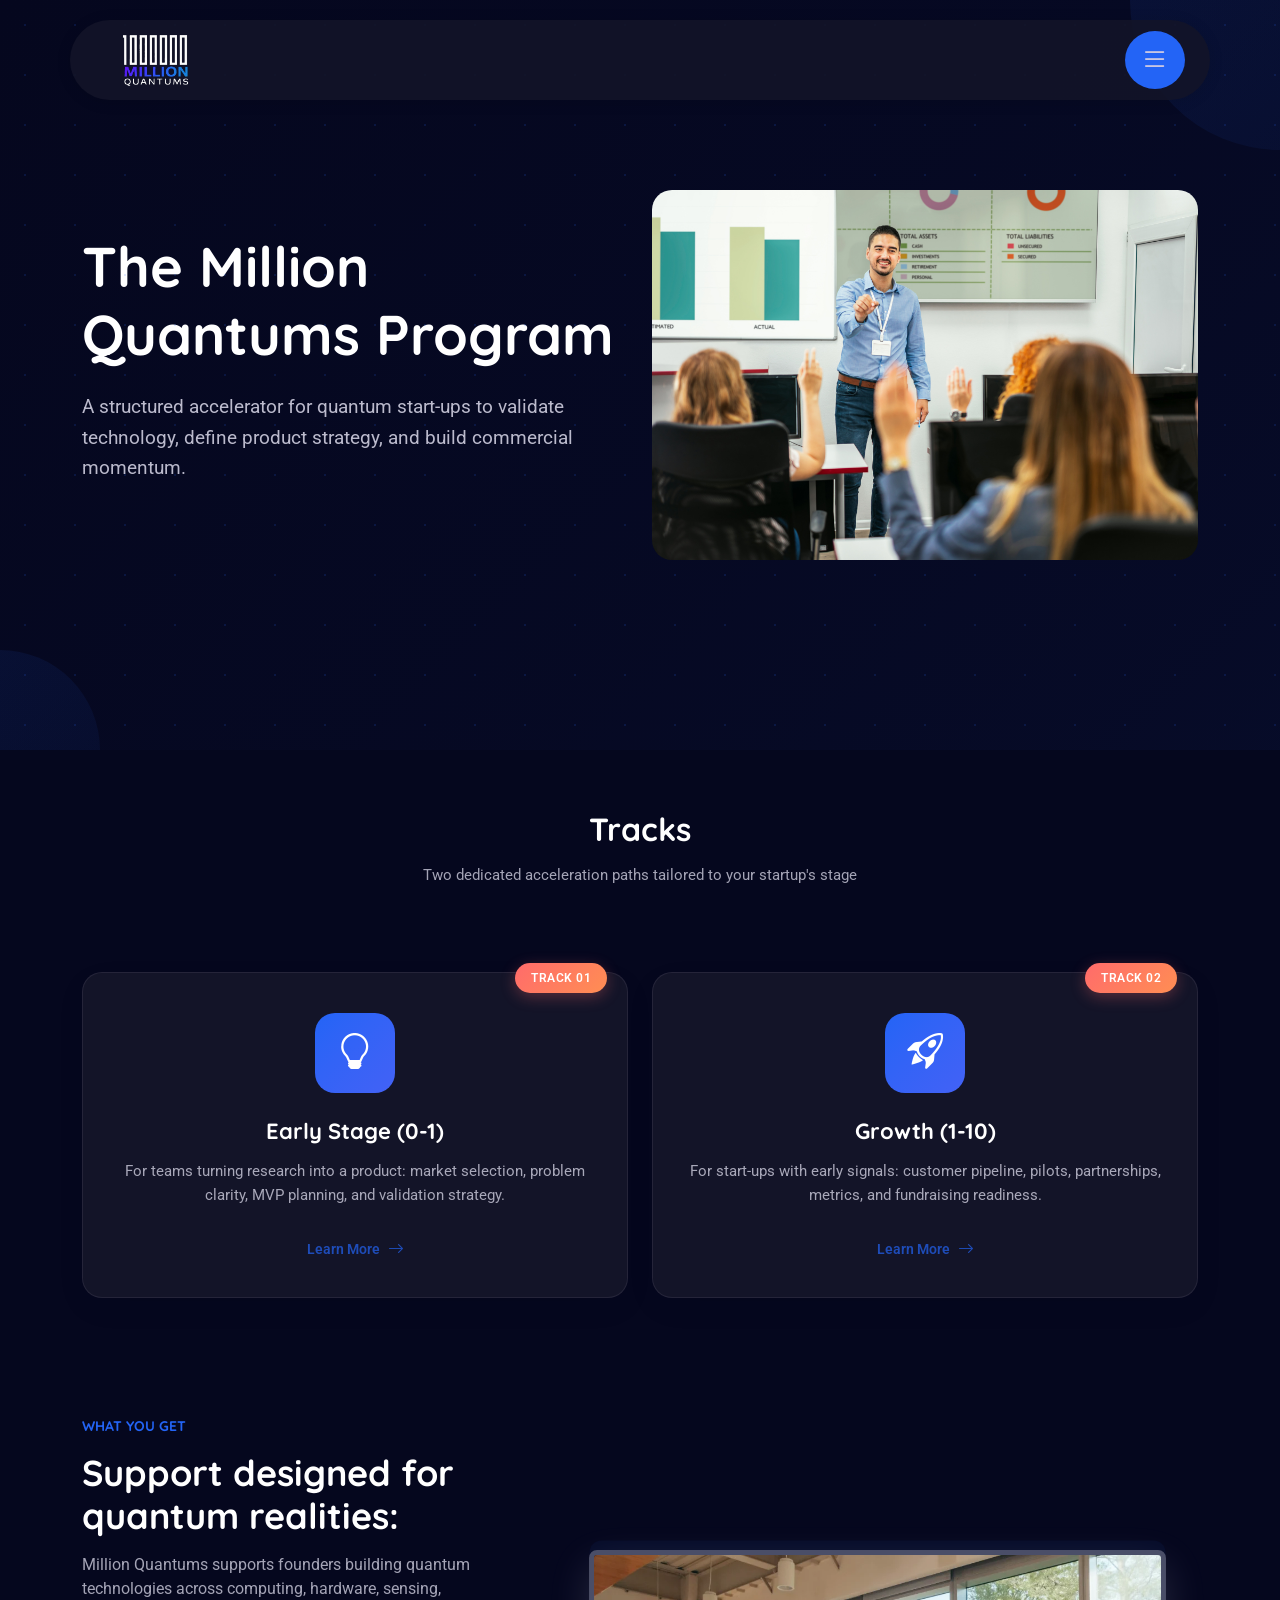
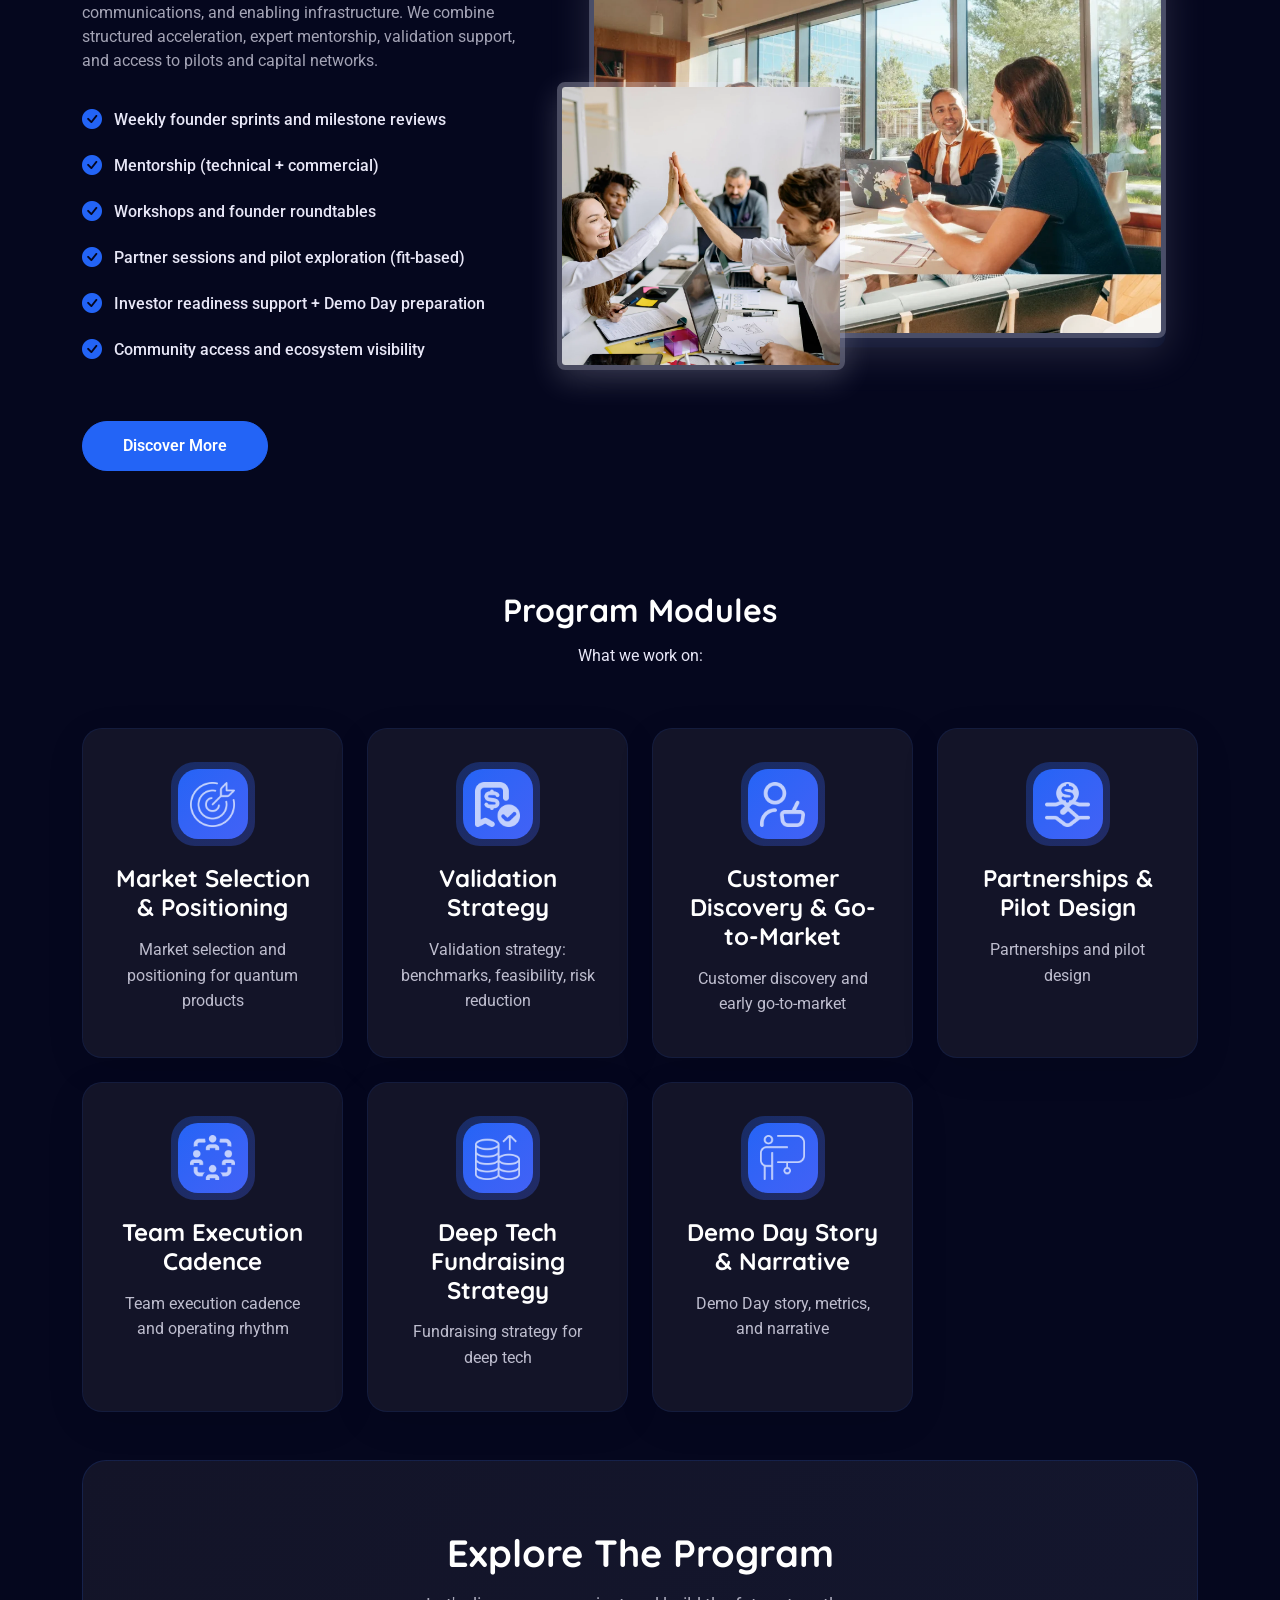
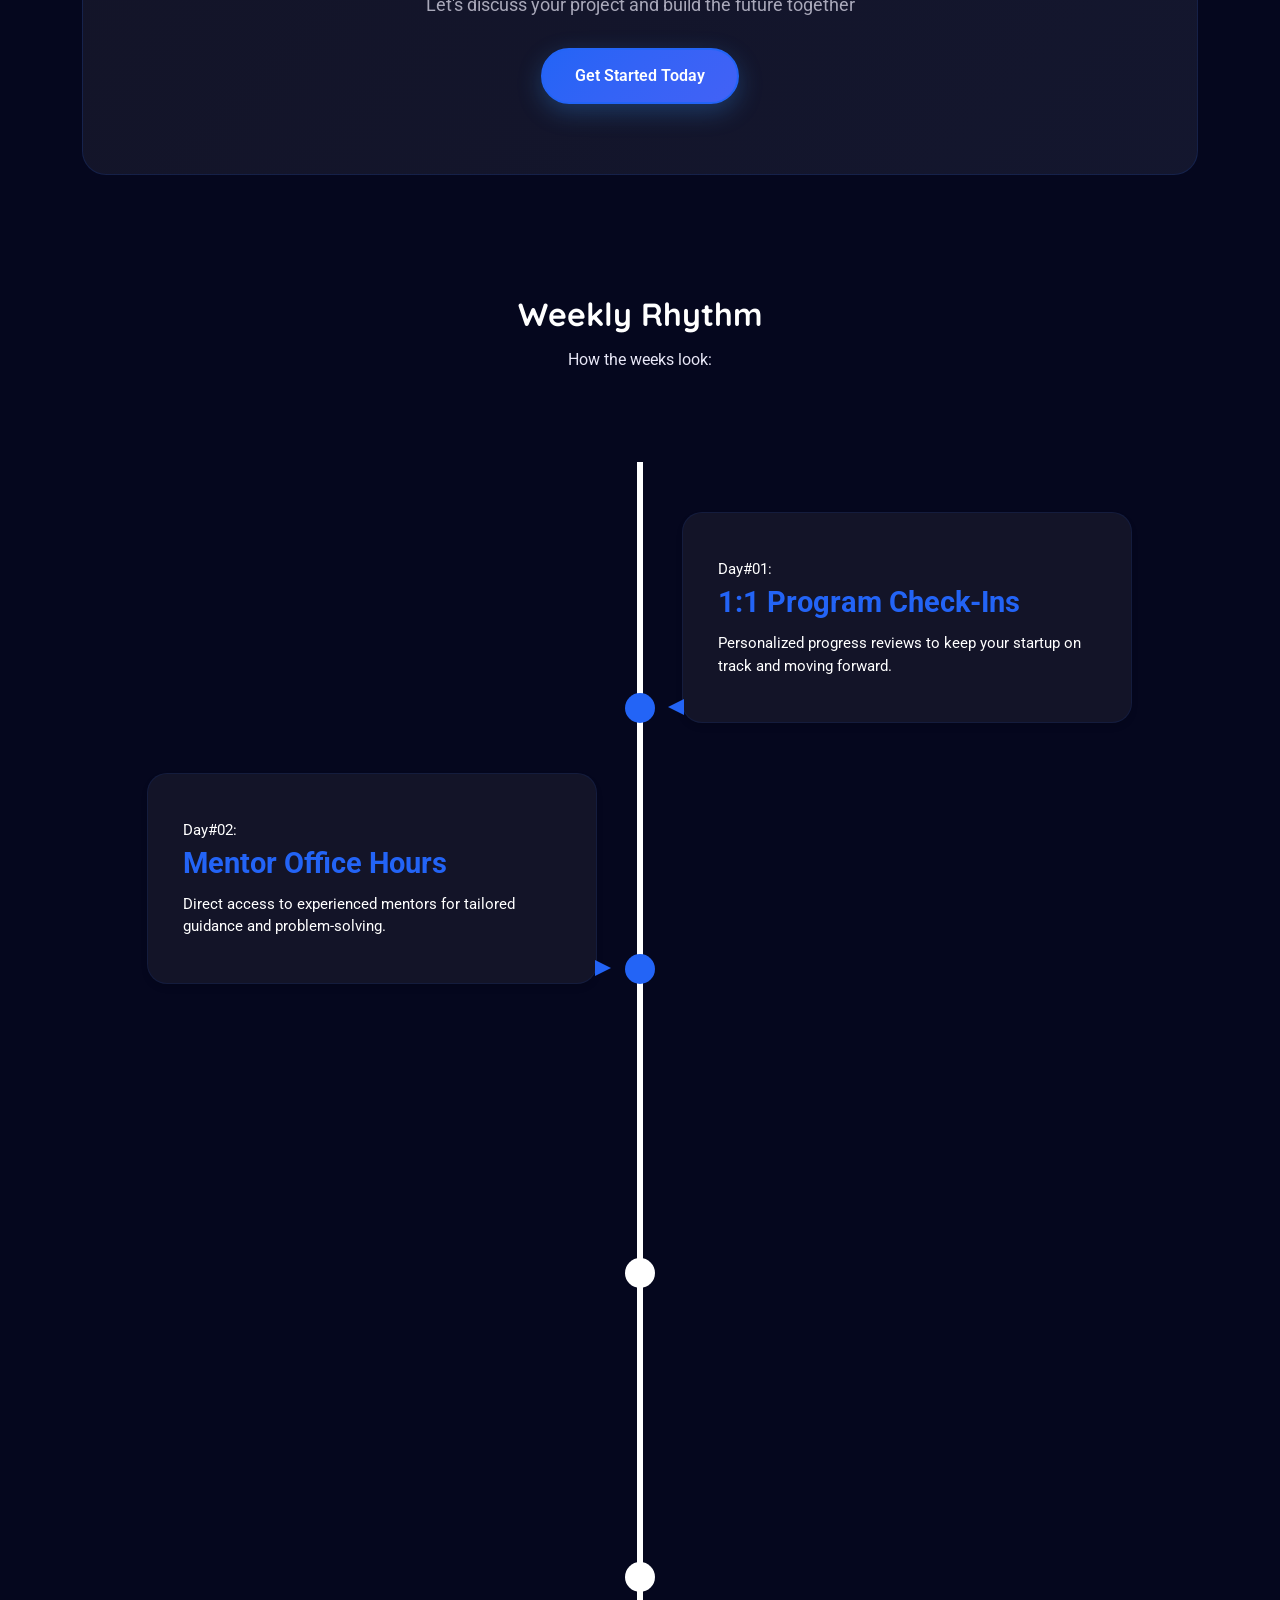
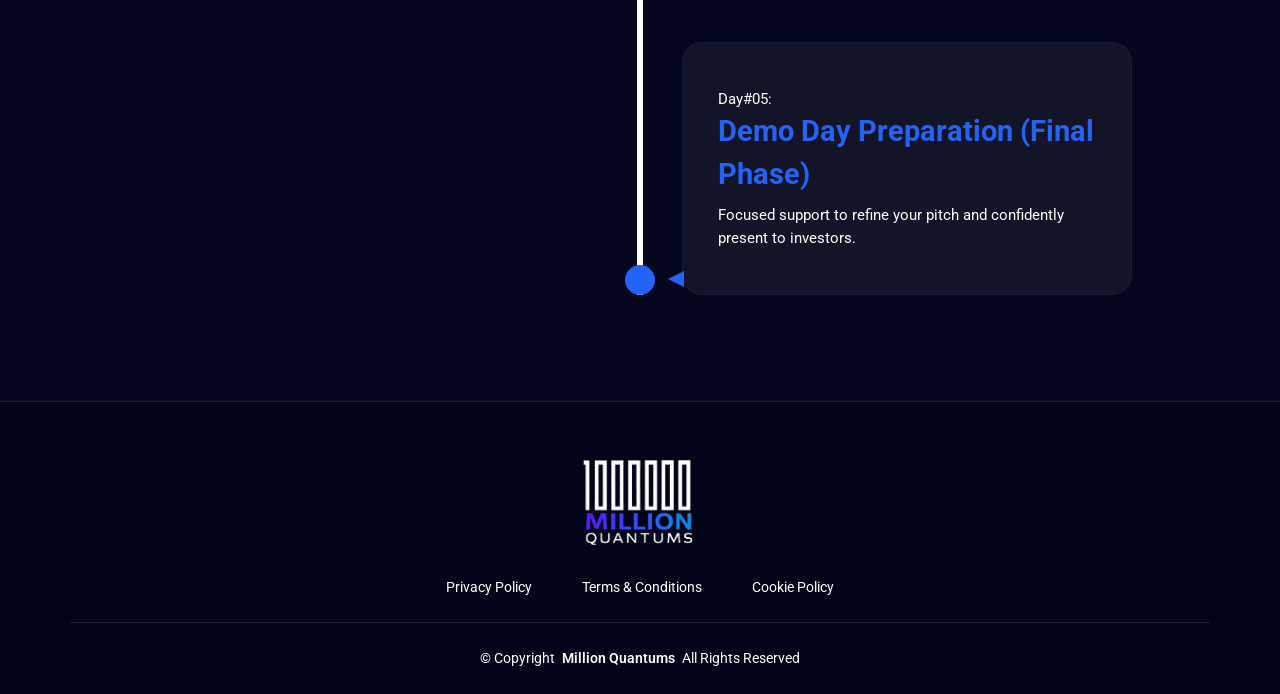
==== commit e2c23ec3: "::" ====
--- a/program.html
+++ b/program.html
@@ -57,8 +57,8 @@
         <p>A quantum technology start-up accelerator helping founders turn breakthrough science into real-world products.</p>
       </div>
        <ul class="overlay-nav-list col-8">
-        <li><a href="#hero" class="overlay-nav-link" data-num="01">Home</a></li>
-        <li class="active"><a href="#about" class="overlay-nav-link active" data-num="02">Program</a></li>
+        <li><a href="index.html" class="overlay-nav-link" data-num="01">Home</a></li>
+        <li class="active"><a href="program.html" class="overlay-nav-link active" data-num="02">Program</a></li>
         <li><a href="#services" class="overlay-nav-link" data-num="03">Apply</a></li>
         <li><a href="#portfolio" class="overlay-nav-link" data-num="04">Partners</a></li>
         <li><a href="#team" class="overlay-nav-link" data-num="05">Blog</a></li>
@@ -85,7 +85,7 @@
           <div class="col-lg-6" data-aos="fade-left" data-aos-delay="200">
             <div class="hero-visual">
               <div class="hero-image">
-                <img src="assets/img/misc/misc-16.webp" alt="Digital Agency Hero" class="img-fluid">
+                <img src="assets/img/misc/ProgramHeroBG.png" alt="Digital Agency Hero" class="img-fluid">
               </div>
             </div>
           </div>
@@ -184,16 +184,7 @@
               <div class="image-secondary">
                 <img src="assets/img/about/about-square-8.webp" alt="Collaborative discussion" class="img-fluid" loading="lazy">
               </div>
-              <div class="stats-card">
-                <div class="stats-item">
-                  <h3>20+</h3>
-                  <p>Years of Expertise</p>
-                </div>
-                <div class="stats-item">
-                  <h3>500+</h3>
-                  <p>Happy Clients</p>
-                </div>
-              </div>
+              
             </div>
           </div>
 
@@ -220,7 +211,7 @@
           <div class="col-lg-3 col-md-6" data-aos="fade-up" data-aos-delay="100">
             <div class="feature-card">
               <div class="icon-wrapper">
-                <i class="bi bi-bullseye"></i> <!-- Precise targeting and positioning -->
+                <img src="assets/img/icons/bullseye-arrow.png">
               </div>
               <h4>Market Selection & Positioning</h4>
               <p>Market selection and positioning for quantum products</p>
@@ -231,7 +222,7 @@
           <div class="col-lg-3 col-md-6" data-aos="fade-up" data-aos-delay="200">
             <div class="feature-card">
               <div class="icon-wrapper">
-                <i class="bi bi-check2-all"></i> <!-- Validation and risk reduction -->
+                <img src="assets/img/icons/validating-receipt.png">
               </div>
               <h4>Validation Strategy</h4>
               <p>Validation strategy: benchmarks, feasibility, risk reduction</p>
@@ -242,7 +233,7 @@
           <div class="col-lg-3 col-md-6" data-aos="fade-up" data-aos-delay="300">
             <div class="feature-card">
               <div class="icon-wrapper">
-                <i class="bi bi-people"></i> <!-- Customer interviews and discovery -->
+                <img src="assets/img/icons/user-basket.png">
               </div>
               <h4>Customer Discovery & Go-to-Market</h4>
               <p>Customer discovery and early go-to-market</p>
@@ -253,7 +244,7 @@
           <div class="col-lg-3 col-md-6" data-aos="fade-up" data-aos-delay="400">
             <div class="feature-card">
               <div class="icon-wrapper">
-                <i class="bi bi-people-fill"></i> <!-- Partnerships and collaboration -->
+                <img src="assets/img/icons/handshake-deal-loan.png">
               </div>
               <h4>Partnerships & Pilot Design</h4>
               <p>Partnerships and pilot design</p>
@@ -264,7 +255,7 @@
           <div class="col-lg-3 col-md-6" data-aos="fade-up" data-aos-delay="100">
             <div class="feature-card">
               <div class="icon-wrapper">
-                <i class="bi bi-gear-wide-connected"></i> <!-- Operating rhythm and execution -->
+                <img src="assets/img/icons/department.png">
               </div>
               <h4>Team Execution Cadence</h4>
               <p>Team execution cadence and operating rhythm</p>
@@ -275,7 +266,7 @@
           <div class="col-lg-3 col-md-6" data-aos="fade-up" data-aos-delay="200">
             <div class="feature-card">
               <div class="icon-wrapper">
-                <i class="bi bi-graph-up-arrow"></i> <!-- Growth and deep-tech fundraising -->
+                <img src="assets/img/icons/money-income.png">
               </div>
               <h4>Deep Tech Fundraising Strategy</h4>
               <p>Fundraising strategy for deep tech</p>
@@ -286,7 +277,7 @@
           <div class="col-lg-3 col-md-6" data-aos="fade-up" data-aos-delay="300">
             <div class="feature-card">
               <div class="icon-wrapper">
-                <i class="bi bi-megaphone"></i> <!-- Pitching, narrative, and presentation -->
+                <img src="assets/img/icons/person-presenting.png">
               </div>
               <h4>Demo Day Story & Narrative</h4>
               <p>Demo Day story, metrics, and narrative</p>
@@ -307,6 +298,61 @@
       </div>
 
     </section><!-- /Why Us Section -->
+
+    <!-- How It Works -->
+    <section class="timeline">
+      <!-- Section Title -->
+      <div class="container section-title" data-aos="fade-up">
+        <h2>Weekly Rhythm</h2>
+        <p>How the weeks look:</p>
+      </div><!-- End Section Title -->
+
+      <div class="container" data-aos="fade-up">
+        <ul>
+          <li>
+            <div>
+              <span>Day#01:</span>
+              <time>1:1 Program Check-Ins</time>
+              Personalized progress reviews to keep your startup on track and moving forward.
+            </div>
+          </li>
+
+          <li>
+            <div>
+              <span>Day#02:</span>
+              <time>Mentor Office Hours</time>
+              Direct access to experienced mentors for tailored guidance and problem-solving.
+            </div>
+          </li>
+
+          <li>
+            <div>
+              <span>Day#03:</span>
+              <time>Workshops (Product, GTM, Pilots, Fundraising)</time>
+              Hands-on sessions covering core startup skills from building to scaling.
+            </div>
+          </li>
+
+          <li>
+            <div>
+              <span>Day#04:</span>
+              <time>Founder Community Sessions</time>
+              Peer-driven discussions to share insights, challenges, and real founder experiences.
+            </div>
+          </li>
+
+          <li>
+            <div>
+              <span>Day#05:</span>
+              <time>Demo Day Preparation (Final Phase)</time>
+              Focused support to refine your pitch and confidently present to investors.
+            </div>
+          </li>
+        </ul>
+      </div>
+
+    </section>
+    <!-- End How It Works -->
 
 
     
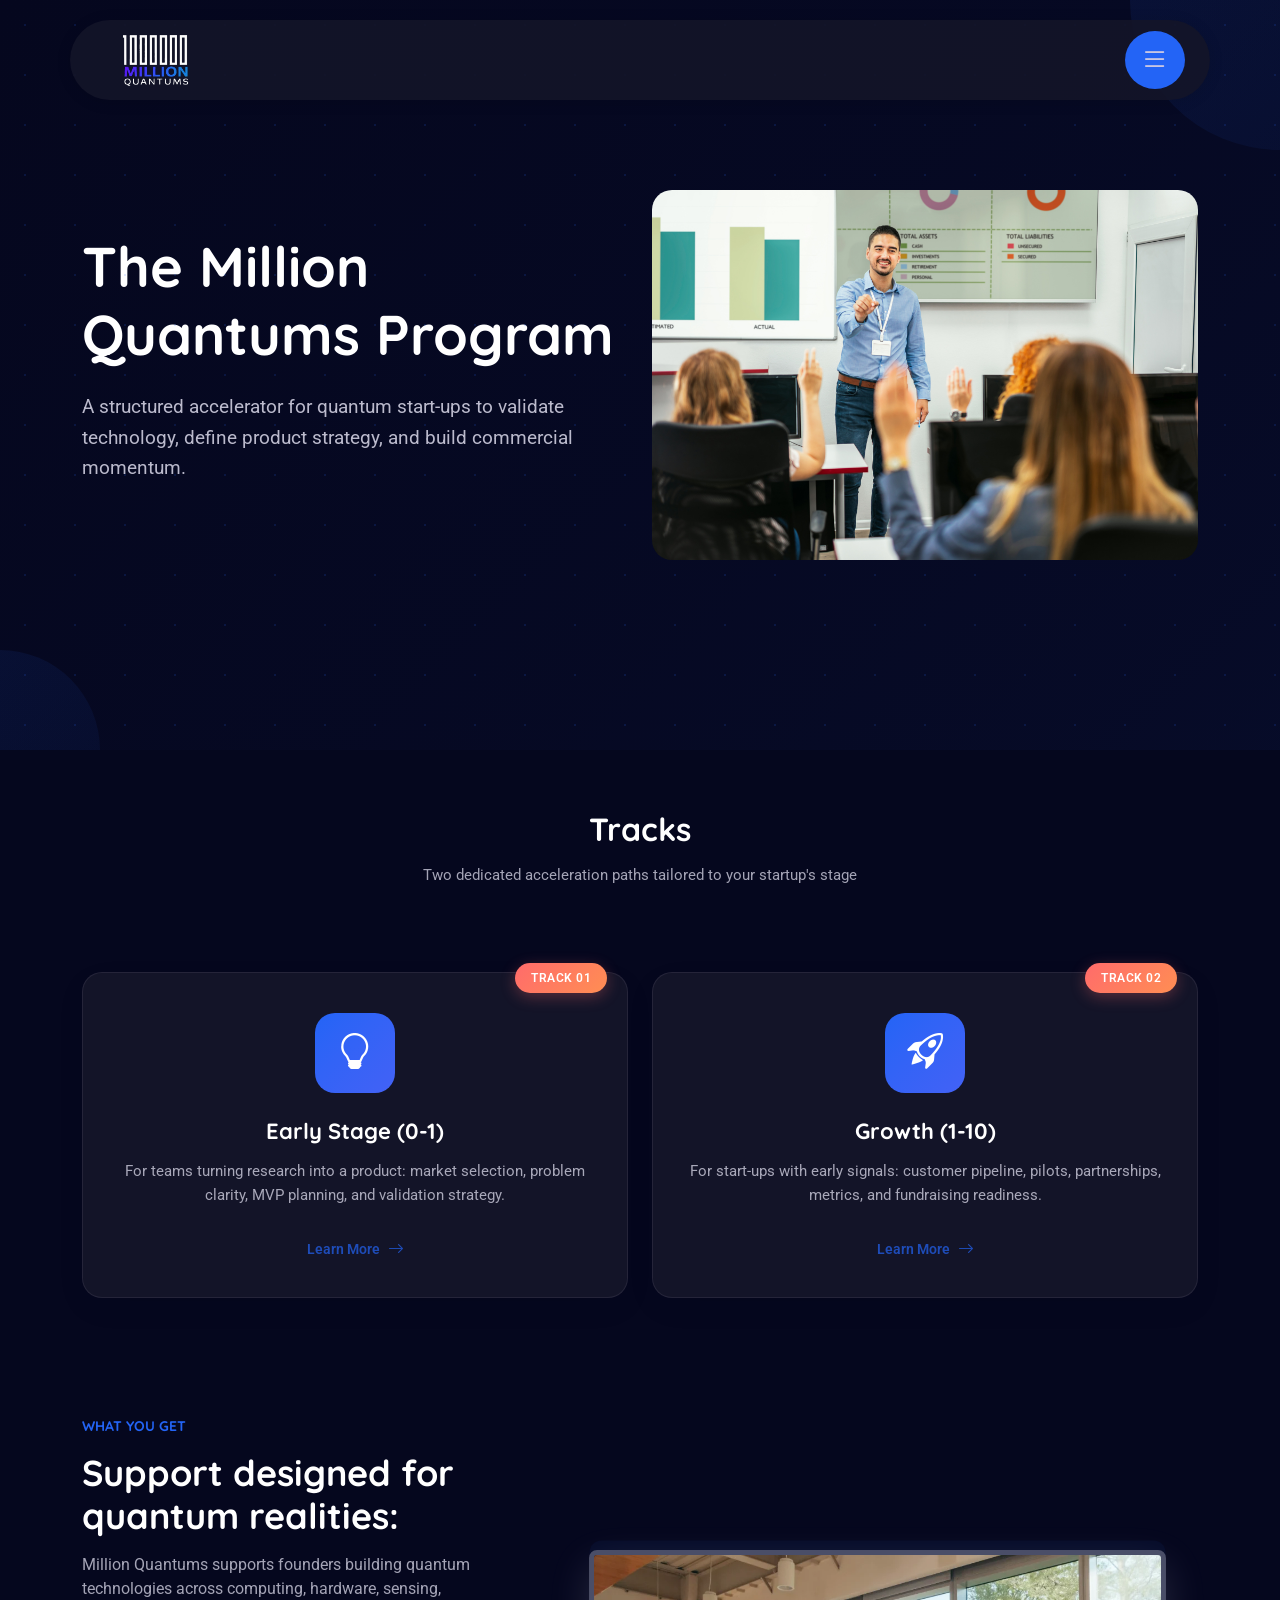
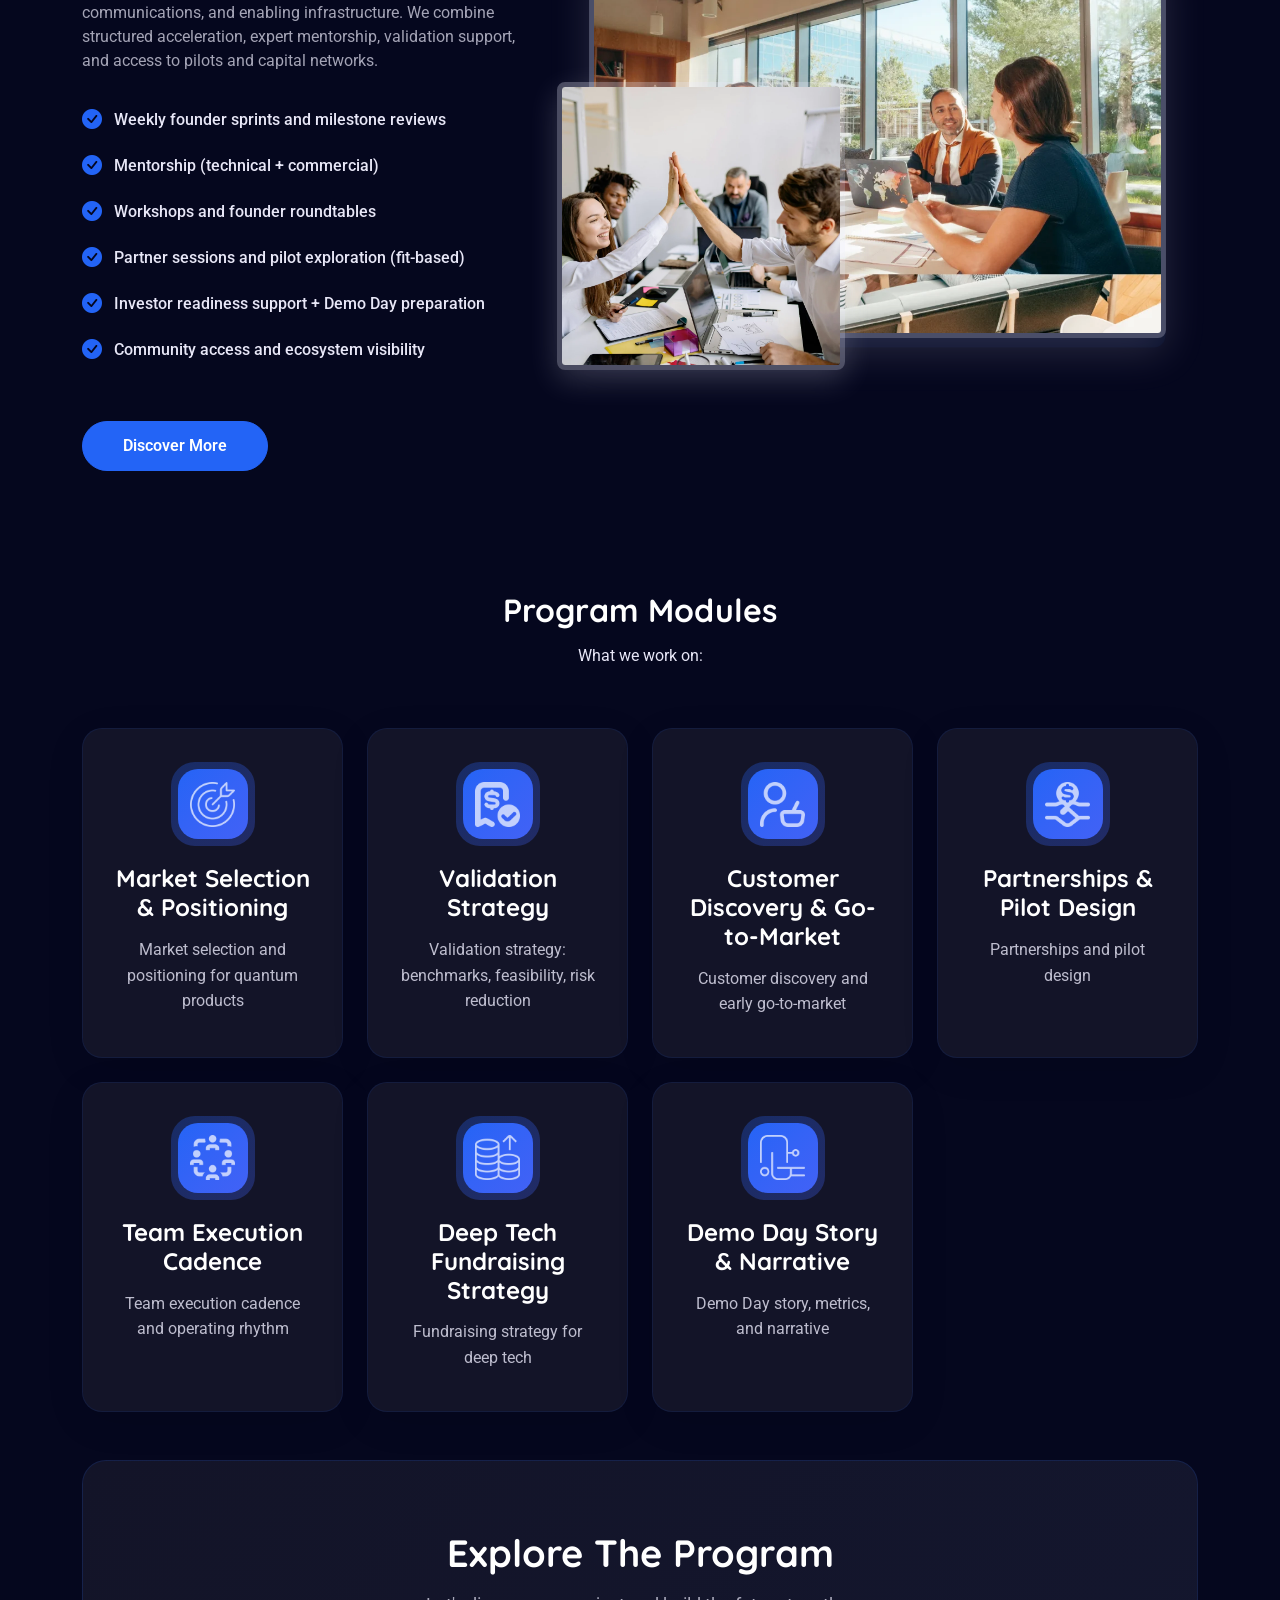
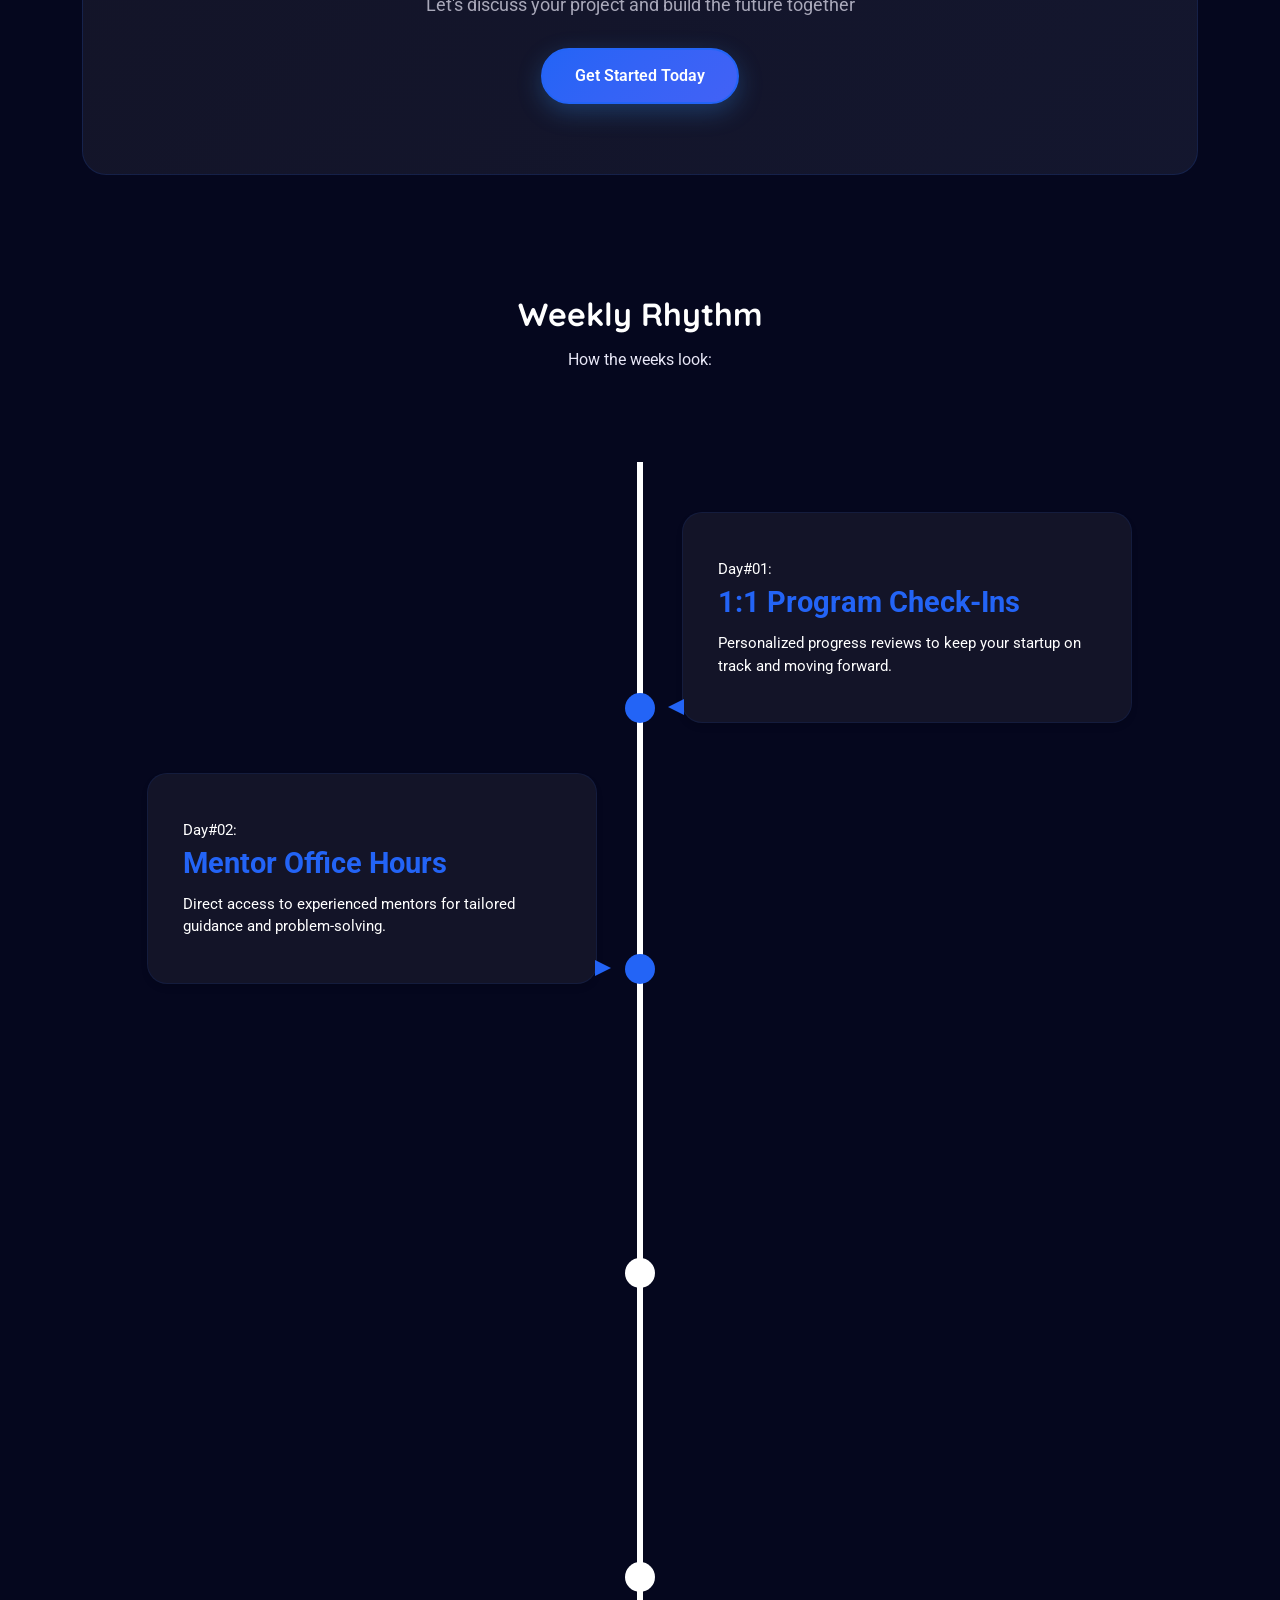
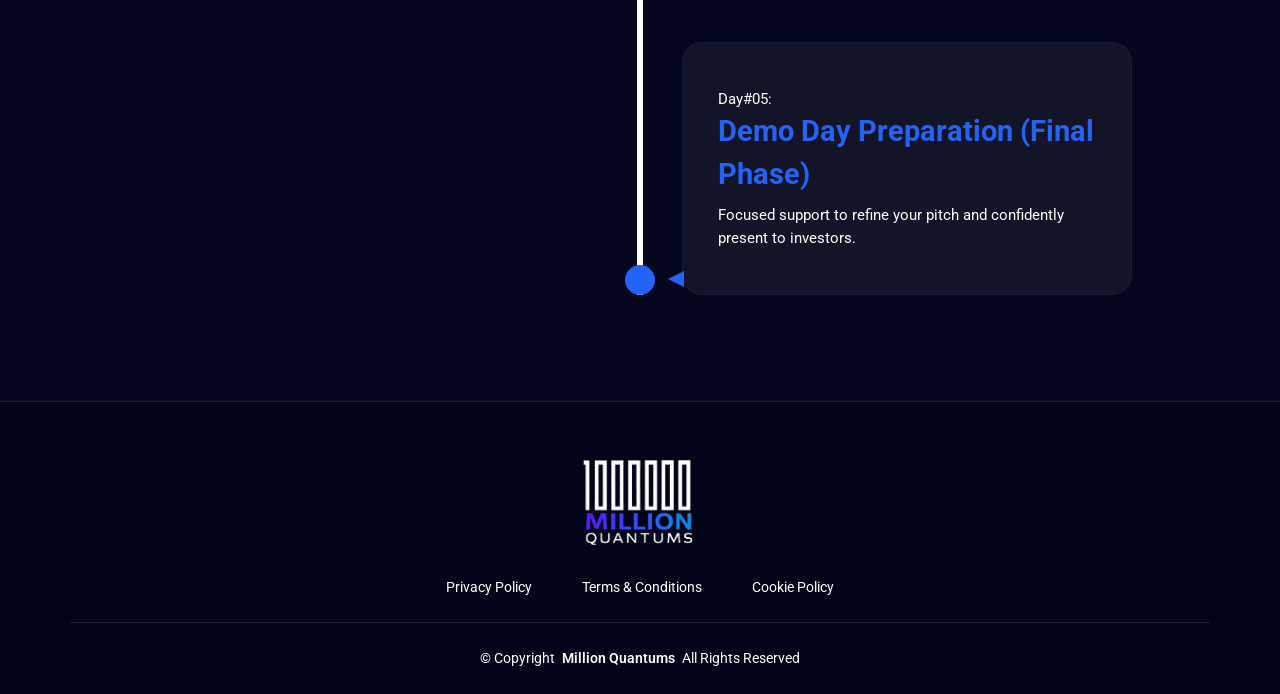
==== commit e8db7aa9: "Site Complete" ====
--- a/program.html
+++ b/program.html
@@ -31,7 +31,7 @@
 
 <body class="starter-page-page">
 
-  <header id="header" class="header d-flex align-items-center sticky-top">
+  <header id="header" class="header d-flex align-items-center">
   <div class="header-container container-fluid container-xl position-relative d-flex align-items-center justify-content-between">
     
     <!-- Logo -->
@@ -59,10 +59,10 @@
        <ul class="overlay-nav-list col-8">
         <li><a href="index.html" class="overlay-nav-link" data-num="01">Home</a></li>
         <li class="active"><a href="program.html" class="overlay-nav-link active" data-num="02">Program</a></li>
-        <li><a href="#services" class="overlay-nav-link" data-num="03">Apply</a></li>
-        <li><a href="#portfolio" class="overlay-nav-link" data-num="04">Partners</a></li>
-        <li><a href="#team" class="overlay-nav-link" data-num="05">Blog</a></li>
-        <li><a href="#contact" class="overlay-nav-link" data-num="06">Contact</a></li>
+        <li><a href="apply.html" class="overlay-nav-link" data-num="03">Apply</a></li>
+        <li><a href="partners.html" class="overlay-nav-link" data-num="04">Partners</a></li>
+        <li><a href="blog.html" class="overlay-nav-link" data-num="05">Blog</a></li>
+        <li><a href="contact.html" class="overlay-nav-link" data-num="06">Contact</a></li>
       </ul>
 
     </nav>
--- a/assets/css/main.css
+++ b/assets/css/main.css
@@ -223,6 +223,7 @@
   transition: all 0.3s;
   opacity: 0;
   visibility: hidden;
+  z-index: 997;
 }
 
 .overlay-nav.active .overlay-nav-close {
@@ -3056,7 +3057,7 @@
 }
 
 .contact .contact-info-area {
-  padding-left: 40px;
+  padding-right: 10px;
 }
 
 .contact .contact-info-area .info-header {
@@ -3089,7 +3090,7 @@
   display: flex;
   align-items: center;
   gap: 20px;
-  padding: 24px;
+  padding: 12px 18px;
   background: var(--surface-color);
   border-radius: 20px;
   border: 1px solid color-mix(in srgb, var(--accent-color), transparent 92%);
@@ -3133,7 +3134,7 @@
 }
 
 .contact .contact-info-area .method-card .card-content h5 {
-  font-size: 16px;
+  font-size: 14px;
   font-weight: 600;
   margin-bottom: 4px;
   color: var(--heading-color);
@@ -3158,6 +3159,9 @@
   background: linear-gradient(135deg, color-mix(in srgb, var(--accent-color), transparent 96%), color-mix(in srgb, var(--accent-color), transparent 92%));
   border-radius: 20px;
   margin-bottom: 30px;
+  text-align: center;
+  justify-content: center;
+  align-items: center;
 }
 
 .contact .contact-info-area .additional-info .info-stats .stat-item {
@@ -3262,6 +3266,276 @@
     text-align: center;
   }
 }
+
+.custom-file-upload {
+  position: relative;
+}
+
+.custom-file-upload input[type="file"] {
+  display: none;
+}
+
+.upload-box {
+  border-radius: 16px;
+  border: 2px solid color-mix(in srgb, var(--default-color), transparent 88%);
+  background-color: color-mix(in srgb, var(--surface-color), var(--background-color) 30%);
+  color: var(--default-color);
+  padding: 24px;
+  text-align: center;
+  cursor: pointer;
+  transition: all 0.3s ease;
+  width: 100%;
+}
+
+.upload-box i {
+  font-size: 32px;
+  color: #6c757d;
+  margin-bottom: 8px;
+  display: block;
+}
+
+.upload-box span {
+  display: block;
+  font-size: 15px;
+  color: #344054;
+}
+
+.upload-box small {
+  display: block;
+  margin-top: 4px;
+  font-size: 12px;
+  color: #6c757d;
+}
+
+.upload-box:hover {
+  border-color: #0d6efd;
+  background: #f5f8ff;
+}
+
+.upload-box:hover i {
+  color: #0d6efd;
+}
+/*--------------------------------------------------------------
+# Featured Posts Section
+--------------------------------------------------------------*/
+.featured-posts {
+  padding: 80px 0;
+  background: linear-gradient(135deg, var(--surface-color) 0%, color-mix(in srgb, var(--accent-color), transparent 95%) 100%);
+}
+
+.featured-posts .blog-posts-slider .swiper-wrapper {
+  height: auto !important;
+}
+
+.featured-posts .blog-posts-slider .swiper-pagination {
+  position: relative;
+  margin-top: 50px;
+}
+
+.featured-posts .blog-posts-slider .swiper-pagination .swiper-pagination-bullet {
+  width: 12px;
+  height: 12px;
+  background: color-mix(in srgb, var(--default-color), transparent 70%);
+  opacity: 1;
+  transition: all 0.3s ease;
+}
+
+.featured-posts .blog-posts-slider .swiper-pagination .swiper-pagination-bullet.swiper-pagination-bullet-active {
+  background: var(--accent-color);
+  transform: scale(1.2);
+}
+
+.featured-posts .blog-card {
+  background: var(--surface-color);
+  border-radius: 20px;
+  overflow: hidden;
+  box-shadow: 0 10px 40px color-mix(in srgb, var(--default-color), transparent 90%);
+  transition: all 0.4s ease;
+  height: 100%;
+  display: flex;
+  flex-direction: column;
+}
+
+.featured-posts .blog-card:hover {
+  transform: translateY(-10px);
+  box-shadow: 0 20px 60px color-mix(in srgb, var(--default-color), transparent 85%);
+}
+
+.featured-posts .blog-image {
+  position: relative;
+  height: 280px;
+  overflow: hidden;
+}
+
+.featured-posts .blog-image img {
+  width: 100%;
+  height: 100%;
+  object-fit: cover;
+  transition: transform 0.4s ease;
+}
+
+.featured-posts .blog-image .category-badge {
+  position: absolute;
+  top: 20px;
+  left: 20px;
+  background: var(--accent-color);
+  color: var(--contrast-color);
+  padding: 8px 16px;
+  border-radius: 20px;
+  font-size: 12px;
+  font-weight: 600;
+  text-transform: uppercase;
+  letter-spacing: 0.5px;
+  z-index: 2;
+}
+
+.featured-posts .blog-image:hover img {
+  transform: scale(1.05);
+}
+
+.featured-posts .blog-content {
+  padding: 30px;
+  flex: 1;
+  display: flex;
+  flex-direction: column;
+}
+
+@media (max-width: 768px) {
+  .featured-posts .blog-content {
+    padding: 25px;
+  }
+}
+
+.featured-posts .author-info {
+  display: flex;
+  align-items: center;
+  margin-bottom: 20px;
+}
+
+.featured-posts .author-info .author-avatar {
+  width: 45px;
+  height: 45px;
+  border-radius: 50%;
+  object-fit: cover;
+  margin-right: 15px;
+  border: 3px solid color-mix(in srgb, var(--accent-color), transparent 80%);
+}
+
+.featured-posts .author-info .author-details {
+  display: flex;
+  flex-direction: column;
+}
+
+.featured-posts .author-info .author-details .author-name {
+  font-weight: 600;
+  color: var(--heading-color);
+  font-size: 14px;
+  margin-bottom: 2px;
+}
+
+.featured-posts .author-info .author-details .publish-date {
+  font-size: 13px;
+  color: color-mix(in srgb, var(--default-color), transparent 40%);
+}
+
+.featured-posts h3 {
+  font-size: 20px;
+  font-weight: 700;
+  line-height: 1.4;
+  margin-bottom: 15px;
+  color: var(--heading-color);
+}
+
+@media (max-width: 768px) {
+  .featured-posts h3 {
+    font-size: 18px;
+  }
+}
+
+.featured-posts h3 a {
+  color: var(--heading-color);
+  transition: color 0.3s ease;
+}
+
+.featured-posts h3 a:hover {
+  color: var(--accent-color);
+}
+
+.featured-posts p {
+  font-size: 15px;
+  line-height: 1.6;
+  color: color-mix(in srgb, var(--default-color), transparent 20%);
+  margin-bottom: 25px;
+  flex: 1;
+}
+
+.featured-posts .blog-footer {
+  display: flex;
+  align-items: center;
+  justify-content: space-between;
+  padding-top: 20px;
+  border-top: 1px solid color-mix(in srgb, var(--default-color), transparent 90%);
+}
+
+@media (max-width: 576px) {
+  .featured-posts .blog-footer {
+    flex-direction: column;
+    gap: 15px;
+    align-items: flex-start;
+  }
+}
+
+.featured-posts .reading-time {
+  display: flex;
+  align-items: center;
+  font-size: 13px;
+  color: color-mix(in srgb, var(--default-color), transparent 40%);
+}
+
+.featured-posts .reading-time i {
+  margin-right: 5px;
+  font-size: 14px;
+}
+
+.featured-posts .btn-read-more {
+  display: inline-flex;
+  align-items: center;
+  background: linear-gradient(45deg, var(--accent-color), color-mix(in srgb, var(--accent-color), #000 10%));
+  color: var(--contrast-color);
+  padding: 10px 20px;
+  border-radius: 25px;
+  font-size: 13px;
+  font-weight: 600;
+  text-transform: uppercase;
+  letter-spacing: 0.5px;
+  transition: all 0.3s ease;
+}
+
+.featured-posts .btn-read-more span {
+  margin-right: 8px;
+}
+
+.featured-posts .btn-read-more i {
+  font-size: 12px;
+  transition: transform 0.3s ease;
+}
+
+.featured-posts .btn-read-more:hover {
+  transform: translateX(5px);
+  background: linear-gradient(45deg, color-mix(in srgb, var(--accent-color), #000 10%), var(--accent-color));
+  color: var(--contrast-color);
+}
+
+.featured-posts .btn-read-more:hover i {
+  transform: translateX(3px);
+}
+
+@media (max-width: 576px) {
+  .featured-posts .btn-read-more {
+    align-self: flex-end;
+  }
+}
+
 
 /*--------------------------------------------------------------
 # Portfolio Details Section
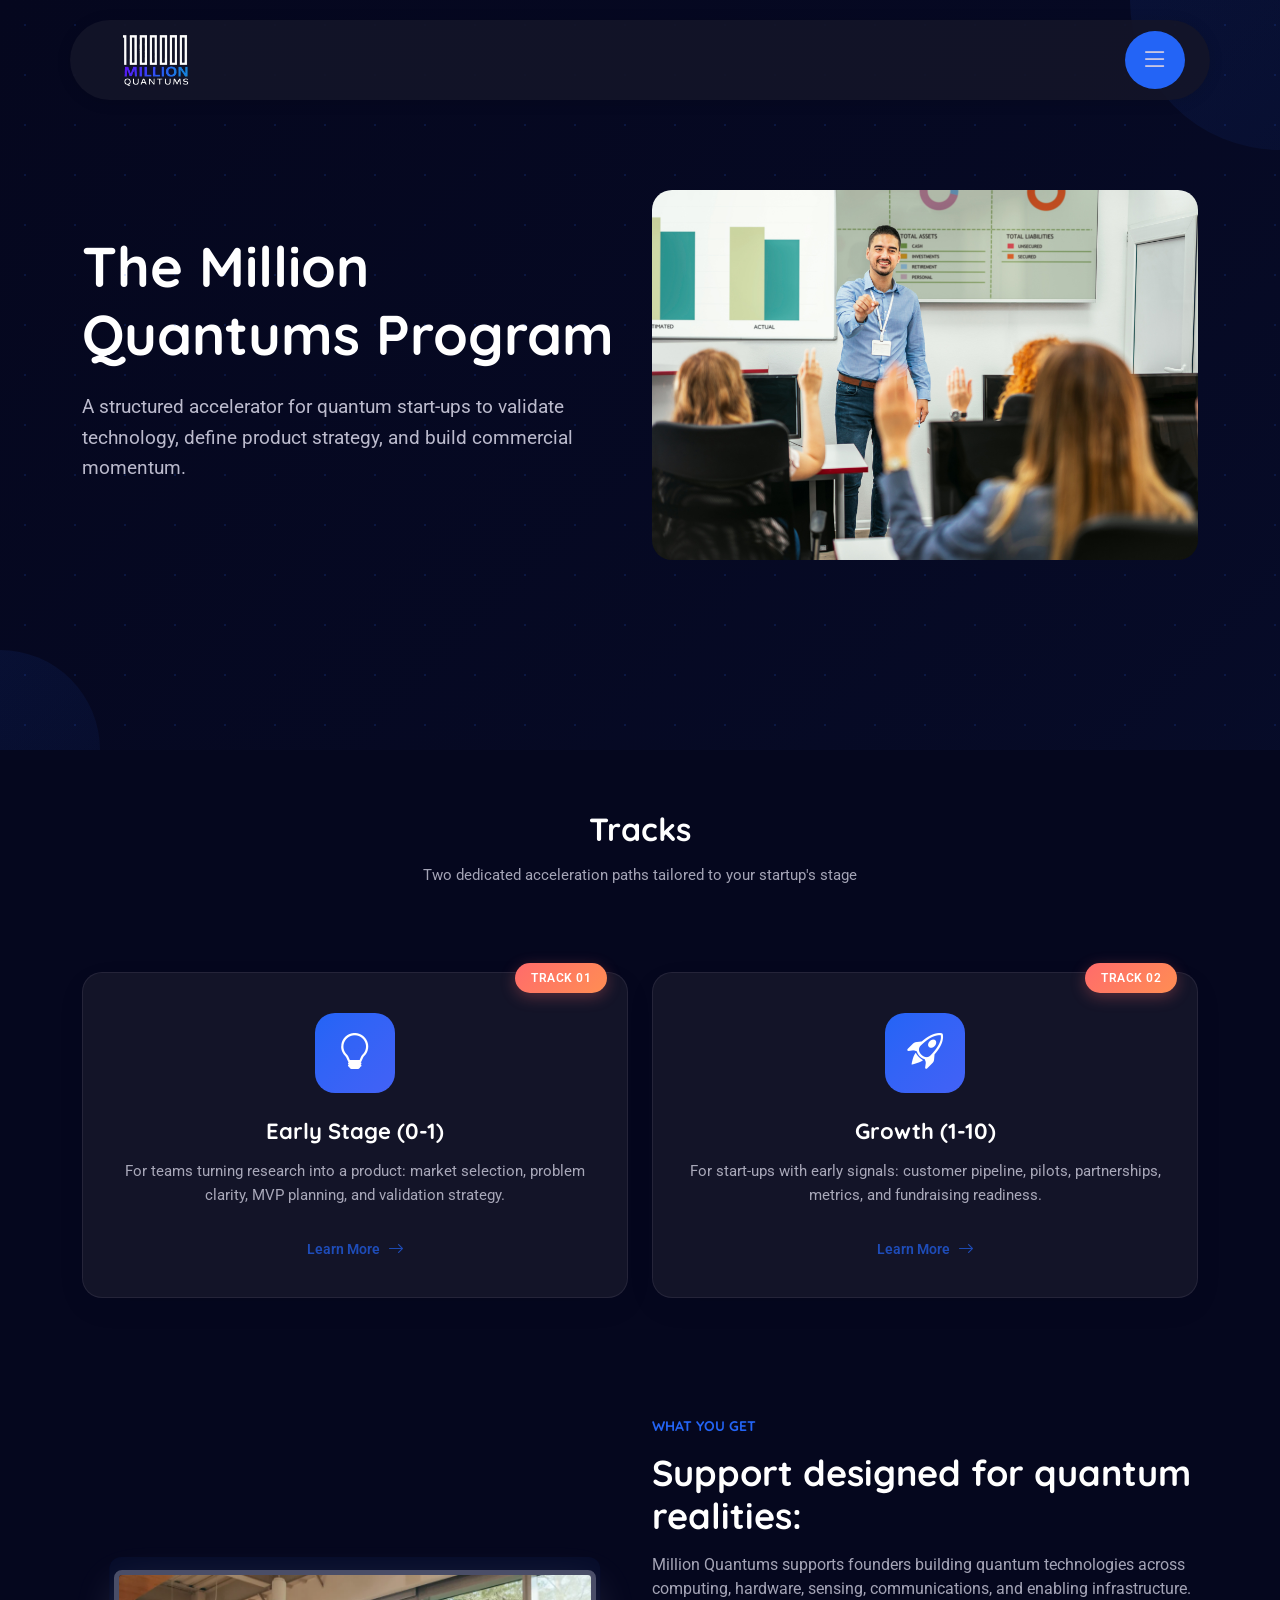
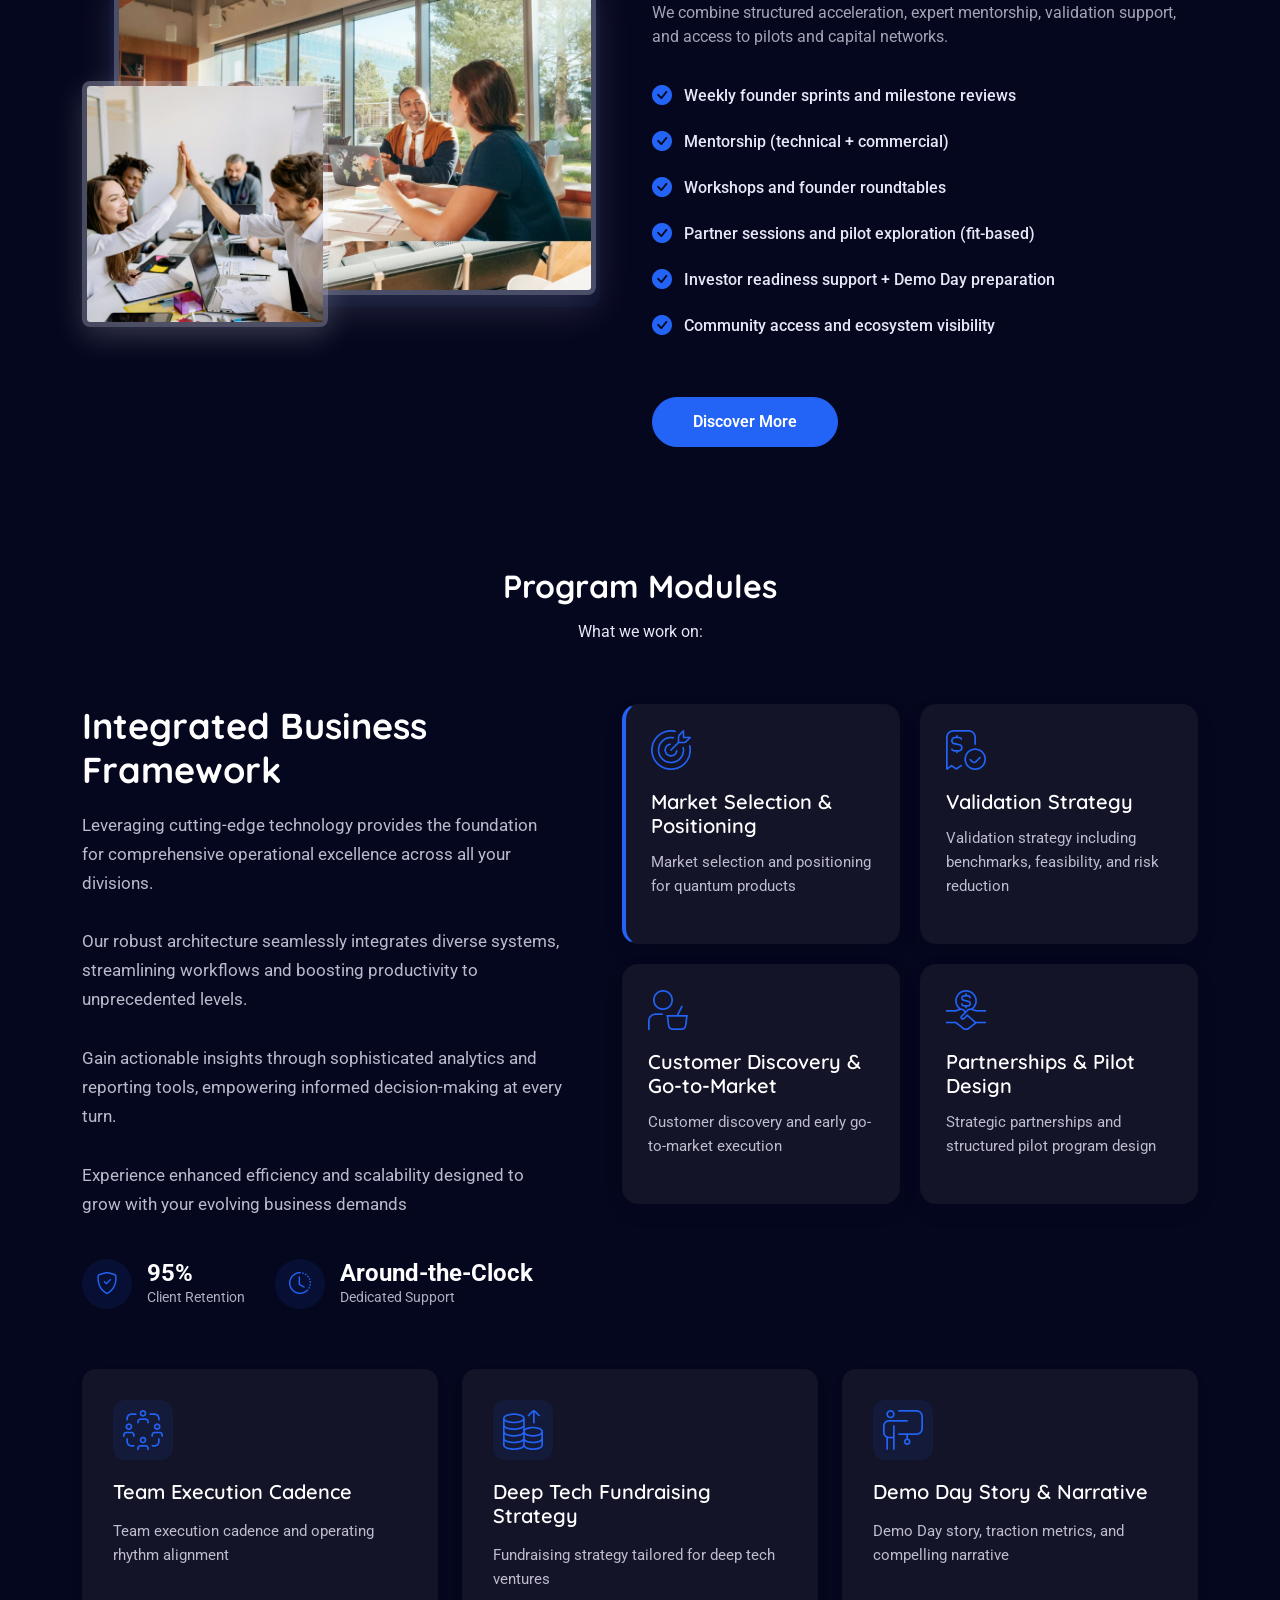
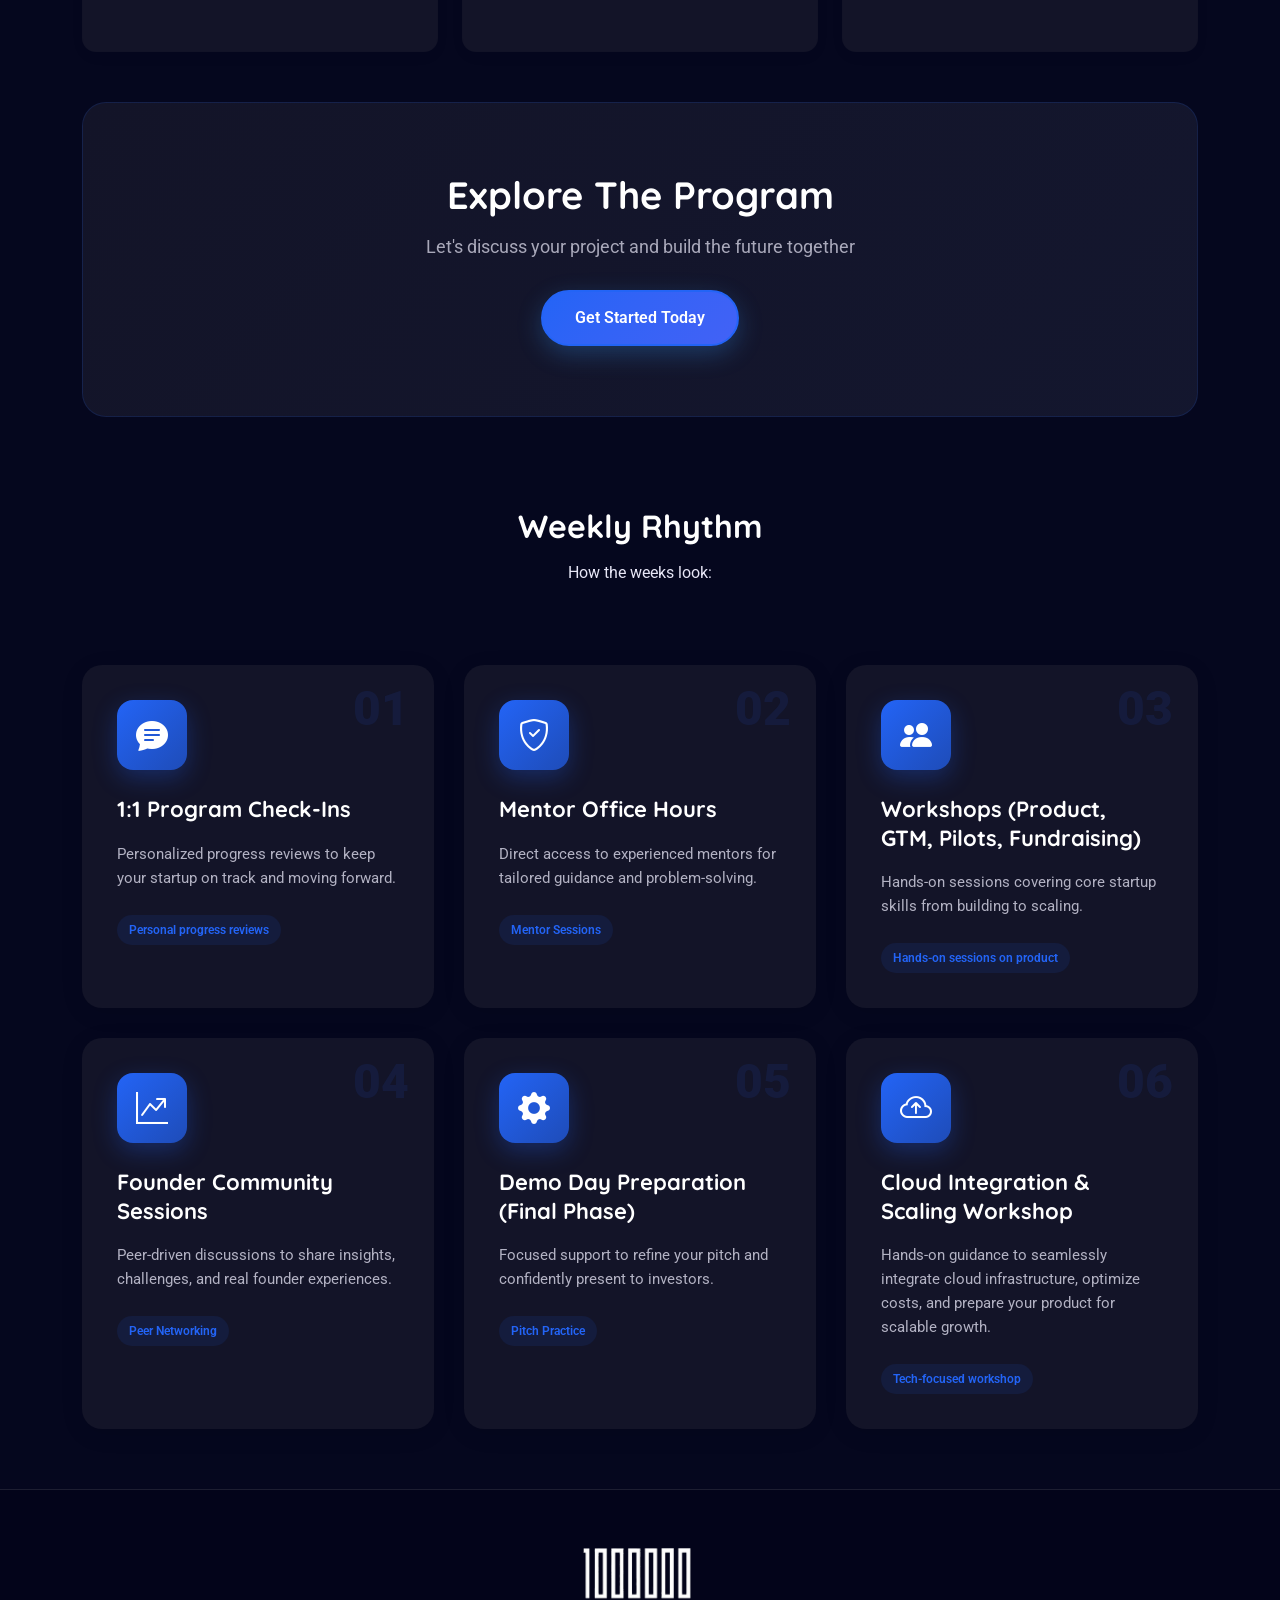
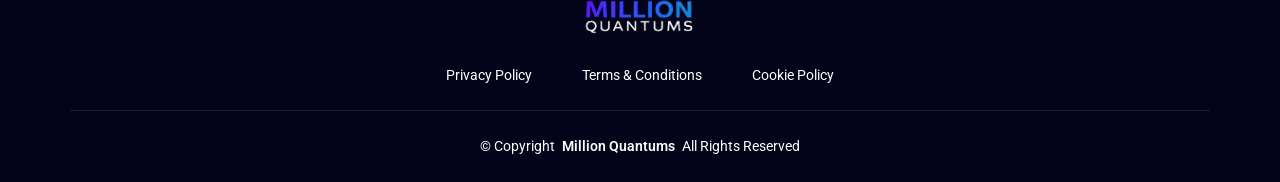
==== commit 4f401700: "Program Page Ui Updated" ====
--- a/program.html
+++ b/program.html
@@ -155,7 +155,19 @@
 
         <div class="row gy-5 align-items-center">
 
-          <div class="col-lg-5" data-aos="fade-right" data-aos-delay="200">
+          <div class="col-lg-6" data-aos="fade-left" data-aos-delay="300">
+            <div class="image-composition">
+              <div class="image-main">
+                <img src="assets/img/about/about-9.webp" alt="Modern office with a team working" class="img-fluid" loading="lazy">
+              </div>
+              <div class="image-secondary">
+                <img src="assets/img/about/about-square-8.webp" alt="Collaborative discussion" class="img-fluid" loading="lazy">
+              </div>
+              
+            </div>
+          </div>
+
+          <div class="col-lg-6" data-aos="fade-right" data-aos-delay="200">
             <div class="content">
               <h6 class="subtitle">What You Get</h6>
               <h2>Support designed for quantum realities:</h2>
@@ -176,17 +188,7 @@
             </div>
           </div>
 
-          <div class="col-lg-7" data-aos="fade-left" data-aos-delay="300">
-            <div class="image-composition">
-              <div class="image-main">
-                <img src="assets/img/about/about-9.webp" alt="Modern office with a team working" class="img-fluid" loading="lazy">
-              </div>
-              <div class="image-secondary">
-                <img src="assets/img/about/about-square-8.webp" alt="Collaborative discussion" class="img-fluid" loading="lazy">
-              </div>
-              
-            </div>
-          </div>
+          
 
         </div>
 
@@ -195,8 +197,10 @@
     </section><!-- /About Section -->
 
 
-    <!-- Why Us Section -->
-    <section id="why-us" class="why-us section">
+
+
+    <!-- Features Section -->
+    <section id="features" class="features section">
 
       <!-- Section Title -->
       <div class="container section-title" data-aos="fade-up">
@@ -206,83 +210,114 @@
 
       <div class="container" data-aos="fade-up" data-aos-delay="100">
 
-        <div class="row g-4">
-          <!-- 1. Market selection and positioning -->
-          <div class="col-lg-3 col-md-6" data-aos="fade-up" data-aos-delay="100">
-            <div class="feature-card">
-              <div class="icon-wrapper">
-                <img src="assets/img/icons/bullseye-arrow.png">
-              </div>
-              <h4>Market Selection & Positioning</h4>
-              <p>Market selection and positioning for quantum products</p>
-            </div>
-          </div><!-- End Feature Card -->
-
-          <!-- 2. Validation strategy -->
-          <div class="col-lg-3 col-md-6" data-aos="fade-up" data-aos-delay="200">
-            <div class="feature-card">
-              <div class="icon-wrapper">
-                <img src="assets/img/icons/validating-receipt.png">
-              </div>
-              <h4>Validation Strategy</h4>
-              <p>Validation strategy: benchmarks, feasibility, risk reduction</p>
-            </div>
-          </div><!-- End Feature Card -->
-
-          <!-- 3. Customer discovery -->
-          <div class="col-lg-3 col-md-6" data-aos="fade-up" data-aos-delay="300">
-            <div class="feature-card">
-              <div class="icon-wrapper">
-                <img src="assets/img/icons/user-basket.png">
-              </div>
-              <h4>Customer Discovery & Go-to-Market</h4>
-              <p>Customer discovery and early go-to-market</p>
-            </div>
-          </div><!-- End Feature Card -->
-
-          <!-- 4. Partnerships and pilots -->
-          <div class="col-lg-3 col-md-6" data-aos="fade-up" data-aos-delay="400">
-            <div class="feature-card">
-              <div class="icon-wrapper">
-                <img src="assets/img/icons/handshake-deal-loan.png">
-              </div>
-              <h4>Partnerships & Pilot Design</h4>
-              <p>Partnerships and pilot design</p>
-            </div>
-          </div><!-- End Feature Card -->
-
-          <!-- 5. Team execution -->
-          <div class="col-lg-3 col-md-6" data-aos="fade-up" data-aos-delay="100">
-            <div class="feature-card">
-              <div class="icon-wrapper">
-                <img src="assets/img/icons/department.png">
-              </div>
-              <h4>Team Execution Cadence</h4>
-              <p>Team execution cadence and operating rhythm</p>
-            </div>
-          </div><!-- End Feature Card -->
-
-          <!-- 6. Fundraising strategy -->
-          <div class="col-lg-3 col-md-6" data-aos="fade-up" data-aos-delay="200">
-            <div class="feature-card">
-              <div class="icon-wrapper">
-                <img src="assets/img/icons/money-income.png">
-              </div>
-              <h4>Deep Tech Fundraising Strategy</h4>
-              <p>Fundraising strategy for deep tech</p>
-            </div>
-          </div><!-- End Feature Card -->
-
-          <!-- 7. Demo Day preparation -->
-          <div class="col-lg-3 col-md-6" data-aos="fade-up" data-aos-delay="300">
-            <div class="feature-card">
-              <div class="icon-wrapper">
-                <img src="assets/img/icons/person-presenting.png">
-              </div>
-              <h4>Demo Day Story & Narrative</h4>
-              <p>Demo Day story, metrics, and narrative</p>
-            </div>
-          </div><!-- End Feature Card -->
+        <div class="features-overview">
+          <div class="main-heading" data-aos="fade-right" data-aos-delay="200">
+            <h2>Integrated Business Framework</h2>
+            <p>Leveraging cutting-edge technology provides the foundation for comprehensive operational excellence across all your divisions.</p>
+            <p>Our robust architecture seamlessly integrates diverse systems, streamlining workflows and boosting productivity to unprecedented levels.</p>
+            <p>Gain actionable insights through sophisticated analytics and reporting tools, empowering informed decision-making at every turn.</p>
+            <p>Experience enhanced efficiency and scalability designed to grow with your evolving business demands</p>
+            <div class="achievement-badges">
+              <div class="achievement">
+                <span class="achievement-icon">
+                  <i class="bi bi-shield-check"></i>
+                </span>
+                <div class="achievement-info">
+                  <span class="achievement-value">95%</span>
+                  <span class="achievement-label">Client Retention</span>
+                </div>
+              </div>
+              <div class="achievement">
+                <span class="achievement-icon">
+                  <i class="bi bi-clock-history"></i>
+                </span>
+                <div class="achievement-info">
+                  <span class="achievement-value">Around-the-Clock</span>
+                  <span class="achievement-label">Dedicated Support</span>
+                </div>
+              </div>
+            </div>
+          </div>
+
+          <div class="features-card-wrapper" data-aos="fade-left" data-aos-delay="300">
+            <div class="features-row">
+              <div class="feature-card feature-primary" data-aos="zoom-in" data-aos-delay="200">
+                <div class="feature-icon">
+                  <img src="assets/img/icons/bullseye-arrow-blue.png" alt="Market Selection">
+                </div>
+                <div class="feature-details">
+                  <h3>Market Selection & Positioning</h3>
+                  <p>Market selection and positioning for quantum products</p>
+                </div>
+              </div>
+
+              <div class="feature-card" data-aos="zoom-in" data-aos-delay="300">
+                <div class="feature-icon">
+                  <img src="assets/img/icons/validating-receipt-blue.png" alt="Market Selection">
+                </div>
+                <div class="feature-details">
+                  <h3>Validation Strategy</h3>
+                  <p>Validation strategy including benchmarks, feasibility, and risk reduction</p>
+                </div>
+              </div>
+            </div>
+
+            <div class="features-row">
+              <div class="feature-card" data-aos="zoom-in" data-aos-delay="400">
+                <div class="feature-icon">
+                  <img src="assets/img/icons/user-basket-blue.png" alt="Market Selection">
+                </div>
+                <div class="feature-details">
+                  <h3>Customer Discovery & Go-to-Market</h3>
+                  <p>Customer discovery and early go-to-market execution</p>
+                </div>
+              </div>
+
+              <div class="feature-card" data-aos="zoom-in" data-aos-delay="500">
+                <div class="feature-icon">
+                  <img src="assets/img/icons/handshake-deal-loan-blue.png" alt="Market Selection">
+                </div>
+                <div class="feature-details">
+                  <h3>Partnerships & Pilot Design</h3>
+                  <p>Strategic partnerships and structured pilot program design</p>
+                </div>
+              </div>
+            </div>
+          </div>
+        </div>
+
+        <div class="additional-features" data-aos="fade-up" data-aos-delay="100">
+          <div class="row gx-4 gy-4">
+            <div class="col-lg-4 col-md-6" data-aos="fade-up" data-aos-delay="200">
+              <div class="additional-feature-card">
+                <div class="icon-container">
+                  <img src="assets/img/icons/department-blue.png" alt="Market Selection">
+                </div>
+                <h4>Team Execution Cadence</h4>
+                <p>Team execution cadence and operating rhythm alignment</p>
+              </div>
+            </div>
+
+            <div class="col-lg-4 col-md-6" data-aos="fade-up" data-aos-delay="300">
+              <div class="additional-feature-card">
+                <div class="icon-container">
+                  <img src="assets/img/icons/money-income-blue.png" alt="Market Selection">
+                </div>
+                <h4>Deep Tech Fundraising Strategy</h4>
+                <p>Fundraising strategy tailored for deep tech ventures</p>
+              </div>
+            </div>
+
+            <div class="col-lg-4 col-md-6" data-aos="fade-up" data-aos-delay="400">
+              <div class="additional-feature-card">
+                <div class="icon-container">
+                  <img src="assets/img/icons/person-presenting-blue.png" alt="Market Selection">
+                </div>
+                <h4>Demo Day Story & Narrative</h4>
+                <p>Demo Day story, traction metrics, and compelling narrative</p>
+              </div>
+            </div>
+          </div>
         </div>
 
         <div class="row mt-5">
@@ -290,70 +325,117 @@
             <div class="why-us-cta">
               <h3>Explore The Program</h3>
               <p>Let's discuss your project and build the future together</p>
-              <a href="#contact" class="btn btn-primary">Get Started Today</a>
-            </div>
-          </div>
-        </div>
-
-      </div>
-
-    </section><!-- /Why Us Section -->
-
-    <!-- How It Works -->
-    <section class="timeline">
+              <a href="contact.html" class="btn btn-primary">Get Started Today</a>
+            </div>
+          </div>
+        </div>
+      </div>
+
+
+
+    </section><!-- /Features Section -->
+
+    <!-- weekly Section -->
+    <section id="weekly" class="weekly section">
+
       <!-- Section Title -->
       <div class="container section-title" data-aos="fade-up">
         <h2>Weekly Rhythm</h2>
         <p>How the weeks look:</p>
       </div><!-- End Section Title -->
 
-      <div class="container" data-aos="fade-up">
-        <ul>
-          <li>
-            <div>
-              <span>Day#01:</span>
-              <time>1:1 Program Check-Ins</time>
-              Personalized progress reviews to keep your startup on track and moving forward.
-            </div>
-          </li>
-
-          <li>
-            <div>
-              <span>Day#02:</span>
-              <time>Mentor Office Hours</time>
-              Direct access to experienced mentors for tailored guidance and problem-solving.
-            </div>
-          </li>
-
-          <li>
-            <div>
-              <span>Day#03:</span>
-              <time>Workshops (Product, GTM, Pilots, Fundraising)</time>
-              Hands-on sessions covering core startup skills from building to scaling.
-            </div>
-          </li>
-
-          <li>
-            <div>
-              <span>Day#04:</span>
-              <time>Founder Community Sessions</time>
-              Peer-driven discussions to share insights, challenges, and real founder experiences.
-            </div>
-          </li>
-
-          <li>
-            <div>
-              <span>Day#05:</span>
-              <time>Demo Day Preparation (Final Phase)</time>
-              Focused support to refine your pitch and confidently present to investors.
-            </div>
-          </li>
-        </ul>
-      </div>
-
-    </section>
-    <!-- End How It Works -->
-
+      <div class="container" data-aos="fade-up" data-aos-delay="100">
+
+        <div class="weekly-grid">
+          <div class="feature-item" data-aos="flip-up" data-aos-delay="250">
+            <div class="feature-number">01</div>
+            <div class="feature-content">
+              <div class="feature-icon">
+                <i class="bi bi-chat-text-fill"></i>
+              </div>
+              <h4>1:1 Program Check-Ins</h4>
+              <p>Personalized progress reviews to keep your startup on track and moving forward.</p>
+              <div class="feature-tags">
+                <span class="tag">Personal progress reviews</span>
+              </div>
+            </div>
+          </div>
+
+          <div class="feature-item" data-aos="flip-up" data-aos-delay="300">
+            <div class="feature-number">02</div>
+            <div class="feature-content">
+              <div class="feature-icon">
+                <i class="bi bi-shield-check"></i>
+              </div>
+              <h4>Mentor Office Hours</h4>
+              <p>Direct access to experienced mentors for tailored guidance and problem-solving.</p>
+              <div class="feature-tags">
+                <span class="tag">Mentor Sessions</span>
+              </div>
+            </div>
+          </div>
+
+          <div class="feature-item" data-aos="flip-up" data-aos-delay="350">
+            <div class="feature-number">03</div>
+            <div class="feature-content">
+              <div class="feature-icon">
+                <i class="bi bi-people-fill"></i>
+              </div>
+              <h4>Workshops (Product, GTM, Pilots, Fundraising)</h4>
+              <p>Hands-on sessions covering core startup skills from building to scaling.</p>
+              <div class="feature-tags">
+                <span class="tag">Hands-on sessions on product</span>
+              </div>
+            </div>
+          </div>
+
+          <div class="feature-item" data-aos="flip-up" data-aos-delay="400">
+            <div class="feature-number">04</div>
+            <div class="feature-content">
+              <div class="feature-icon">
+                <i class="bi bi-graph-up-arrow"></i>
+              </div>
+              <h4>Founder Community Sessions</h4>
+              <p>Peer-driven discussions to share insights, challenges, and real founder experiences.</p>
+              <div class="feature-tags">
+                <span class="tag">Peer Networking</span>
+              </div>
+            </div>
+          </div>
+
+          <div class="feature-item" data-aos="flip-up" data-aos-delay="450">
+            <div class="feature-number">05</div>
+            <div class="feature-content">
+              <div class="feature-icon">
+                <i class="bi bi-gear-fill"></i>
+              </div>
+              <h4>Demo Day Preparation (Final Phase)</h4>
+              <p>Focused support to refine your pitch and confidently present to investors.</p>
+              <div class="feature-tags">
+                <span class="tag">Pitch Practice</span>
+              </div>
+            </div>
+          </div>
+
+          <div class="feature-item" data-aos="flip-up" data-aos-delay="500">
+            <div class="feature-number">06</div>
+            <div class="feature-content">
+              <div class="feature-icon">
+                <i class="bi bi-cloud-arrow-up"></i>
+              </div>
+              <h4>Cloud Integration & Scaling Workshop</h4>
+              <p>Hands-on guidance to seamlessly integrate cloud infrastructure, optimize costs, and prepare your product for scalable growth.</p>
+              <div class="feature-tags">
+                <span class="tag">Tech-focused workshop</span>
+              </div>
+            </div>
+          </div>
+        </div>
+
+      </div>
+
+    </section><!-- /weekly Section -->
+    
 
     
 
--- a/assets/css/main.css
+++ b/assets/css/main.css
@@ -1164,7 +1164,142 @@
   border-radius: 12px;
   z-index: 1;
 }
-
+    /*--------------------------------------------------------------
+# About Section
+--------------------------------------------------------------*/
+.program-modules .image-wrapper {
+  position: relative;
+  overflow: hidden;
+  border-radius: 8px;
+  box-shadow: 0 15px 30px rgba(0, 0, 0, 0.1);
+  transition: transform 0.3s ease-in-out;
+}
+
+.program-modules .image-wrapper:hover {
+  transform: translateY(-5px);
+}
+
+.program-modules .content h2 {
+  font-weight: 700;
+  position: relative;
+  display: inline-block;
+}
+
+.program-modules .content h2:after {
+  content: "";
+  position: absolute;
+  width: 50px;
+  height: 3px;
+  background-color: var(--accent-color);
+  left: 0;
+  bottom: -10px;
+}
+
+.program-modules .content h5 {
+  font-weight: 500;
+  color: color-mix(in srgb, var(--heading-color), transparent 20%);
+}
+
+.program-modules .content p {
+  font-size: 1rem;
+  line-height: 1.8;
+  margin-bottom: 1.5rem;
+}
+
+.program-modules .features-list {
+  margin-top: 2rem;
+}
+
+.program-modules .features-list .feature-item {
+  padding: 20px 25px;
+  background-color: var(--surface-color);
+  border-radius: 16px;
+  box-shadow: 0 5px 15px rgba(0, 0, 0, 0.05);
+  transition: all 0.3s ease;
+  height: 100%;
+}
+
+.program-modules .features-list .feature-item:hover {
+  transform: translateY(-5px);
+  box-shadow: 0 10px 25px rgba(0, 0, 0, 0.1);
+}
+
+.program-modules .features-list .feature-item i {
+  font-size: 2rem;
+  color: var(--accent-color);
+  margin-bottom: 15px;
+  display: block;
+}
+.program-modules .features-list .feature-item img{
+  width: 40px;
+  height: 40px;
+  margin-bottom: 15px;
+}
+.program-modules .features-list .feature-item h5 {
+  font-size: 1.3rem;
+  font-weight: 700;
+  margin-bottom: 10px;
+}
+
+.program-modules .features-list .feature-item p {
+  font-size: 0.9rem;
+  margin-bottom: 0;
+}
+
+.program-modules .btn {
+  padding: 10px 25px;
+  border-radius: 50px;
+  font-weight: 500;
+  transition: all 0.3s ease;
+}
+
+.program-modules .btn.btn-primary {
+  background-color: var(--accent-color);
+  border-color: var(--accent-color);
+  color: var(--contrast-color);
+}
+
+.program-modules .btn.btn-primary:hover {
+  background-color: color-mix(in srgb, var(--accent-color), #000 10%);
+  border-color: color-mix(in srgb, var(--accent-color), #000 10%);
+}
+
+.program-modules .btn.btn-outline-primary {
+  border-color: var(--accent-color);
+  color: var(--accent-color);
+}
+
+.program-modules .btn.btn-outline-primary:hover {
+  background-color: var(--accent-color);
+  color: var(--contrast-color);
+}
+
+@media (max-width: 992px) {
+  .program-modules .image-wrapper {
+    margin-bottom: 2rem;
+  }
+
+  .program-modules .content {
+    text-align: center;
+  }
+
+  .program-modules .content h2:after {
+    left: 50%;
+    transform: translateX(-50%);
+  }
+
+  .program-modules .signature-area {
+    display: flex;
+    flex-direction: column;
+    align-items: center;
+  }
+}
+
+@media (max-width: 768px) {
+  .program-modules .features-list .feature-item {
+    margin-bottom: 1.5rem;
+  }
+}
 /*--------------------------------------------------------------
 # Services Section
 --------------------------------------------------------------*/
@@ -1671,7 +1806,7 @@
   border-color: color-mix(in srgb, var(--accent-color), transparent 70%);
 }
 
-.why-us .feature-card .icon-wrapper {
+.icon-wrapper {
   width: 70px;
   height: 70px;
   background: linear-gradient(135deg, var(--accent-color), color-mix(in srgb, var(--accent-color), #8b5cf6 30%));
@@ -1683,7 +1818,7 @@
   position: relative;
 }
 
-.why-us .feature-card .icon-wrapper::before {
+.icon-wrapper::before {
   content: "";
   position: absolute;
   width: 100%;
@@ -1699,7 +1834,7 @@
   font-size: 32px;
   color: var(--contrast-color);
 }
-.why-us .feature-card .icon-wrapper img{
+.icon-wrapper img{
   width: 45px;
   height: 45px;
   object-fit: contain;
@@ -1891,21 +2026,21 @@
   }
 }
 
-.why-us .why-us-cta {
+.why-us-cta {
   background: linear-gradient(135deg, var(--surface-color), color-mix(in srgb, var(--surface-color), var(--accent-color) 3%));
   border-radius: 24px;
   padding: 70px 40px;
   border: 1px solid color-mix(in srgb, var(--accent-color), transparent 85%);
 }
 
-.why-us .why-us-cta h3 {
+.why-us-cta h3 {
   font-size: 38px;
   font-weight: 700;
   margin-bottom: 15px;
   color: var(--heading-color);
 }
 
-.why-us .why-us-cta p {
+.why-us-cta p {
   font-size: 18px;
   color: color-mix(in srgb, var(--default-color), transparent 30%);
   margin-bottom: 30px;
@@ -1913,13 +2048,13 @@
   margin-left: auto;
   margin-right: auto;
 }
-.why-us .why-us-cta .why-us-cta-buttons{
+.why-us-cta .why-us-cta-buttons{
   display: flex;
   justify-content: center;
   align-items: center;
   gap: 15px;
 }
-.why-us .why-us-cta .btn {
+.why-us-cta .btn {
   background: linear-gradient(135deg, var(--accent-color), color-mix(in srgb, var(--accent-color), #8b5cf6 30%));
   border: 2px solid var(--accent-color);
   border-radius: 50px;
@@ -1933,32 +2068,32 @@
   box-shadow: 0 8px 25px rgba(54, 144, 231, 0.3);
 }
 
-.why-us .why-us-cta .btn:hover {
+.why-us-cta .btn:hover {
   transform: translateY(-2px);
   box-shadow: 0 12px 35px rgba(54, 144, 231, 0.4);
   color: var(--contrast-color);
 }
-.why-us .why-us-cta .btn.btn-outline {
+.why-us-cta .btn.btn-outline {
   background: transparent;
   color: var(--accent-color);
   border: 2px solid var(--accent-color);
 }
 
-.why-us .why-us-cta .btn.btn-outline:hover {
+.why-us-cta .btn.btn-outline:hover {
   background: var(--accent-color);
   color: var(--contrast-color);
   transform: translateY(-2px);
 }
 @media (max-width: 768px) {
-  .why-us .why-us-cta {
+  .why-us-cta {
     padding: 40px 30px;
   }
 
-  .why-us .why-us-cta h3 {
+  .why-us-cta h3 {
     font-size: 24px;
   }
 
-  .why-us .why-us-cta p {
+  .why-us-cta p {
     font-size: 15px;
   }
 }
@@ -4868,4 +5003,1431 @@
 --------------------------------------------------------------*/
 .starter-section {
   /* Add your styles here */
+}
+
+
+/*--------------------------------------------------------------
+# Features Section
+--------------------------------------------------------------*/
+.features {
+  padding-top: 60px;
+  padding-bottom: 30px;
+}
+
+.features .features-overview {
+  display: flex;
+  margin-bottom: 60px;
+  gap: 40px;
+}
+
+@media (max-width: 991px) {
+  .features .features-overview {
+    flex-direction: column;
+  }
+}
+
+.features .features-overview .main-heading {
+  flex: 1;
+  padding-right: 20px;
+}
+
+.features .features-overview .main-heading h2 {
+  font-size: 36px;
+  font-weight: 700;
+  margin-bottom: 20px;
+  line-height: 1.2;
+}
+
+.features .features-overview .main-heading p {
+  font-size: 17px;
+  line-height: 1.7;
+  color: color-mix(in srgb, var(--default-color), transparent 20%);
+  margin-bottom: 30px;
+}
+
+.features .features-overview .main-heading .achievement-badges {
+  display: flex;
+  gap: 30px;
+  margin-top: 40px;
+}
+
+@media (max-width: 576px) {
+  .features .features-overview .main-heading .achievement-badges {
+    flex-direction: column;
+    gap: 20px;
+  }
+}
+
+.features .features-overview .main-heading .achievement-badges .achievement {
+  display: flex;
+  align-items: center;
+  gap: 15px;
+}
+
+.features .features-overview .main-heading .achievement-badges .achievement .achievement-icon {
+  width: 50px;
+  height: 50px;
+  border-radius: 50%;
+  background: color-mix(in srgb, var(--accent-color), transparent 90%);
+  display: flex;
+  align-items: center;
+  justify-content: center;
+}
+
+.features .features-overview .main-heading .achievement-badges .achievement .achievement-icon i {
+  font-size: 22px;
+  color: var(--accent-color);
+}
+
+.features .features-overview .main-heading .achievement-badges .achievement .achievement-info {
+  display: flex;
+  flex-direction: column;
+}
+
+.features .features-overview .main-heading .achievement-badges .achievement .achievement-info .achievement-value {
+  font-size: 24px;
+  font-weight: 700;
+  color: var(--heading-color);
+  line-height: 1.2;
+}
+
+.features .features-overview .main-heading .achievement-badges .achievement .achievement-info .achievement-label {
+  font-size: 14px;
+  color: color-mix(in srgb, var(--default-color), transparent 25%);
+}
+
+.features .features-overview .features-card-wrapper {
+  flex: 1.2;
+  display: flex;
+  flex-direction: column;
+  gap: 20px;
+}
+
+.features .features-overview .features-card-wrapper .features-row {
+  display: grid;
+  grid-template-columns: repeat(2, 1fr);
+  gap: 20px;
+}
+
+@media (max-width: 767px) {
+  .features .features-overview .features-card-wrapper .features-row {
+    grid-template-columns: 1fr;
+  }
+}
+
+.features .features-overview .features-card-wrapper .feature-card {
+  background-color: var(--surface-color);
+  border-radius: 16px;
+  box-shadow: 0 8px 25px rgba(0, 0, 0, 0.05);
+  padding: 25px;
+  transition: all 0.3s ease;
+  border: 1px solid rgba(0, 0, 0, 0.04);
+  height: 100%;
+  position: relative;
+  overflow: hidden;
+}
+
+.features .features-overview .features-card-wrapper .feature-card:hover {
+  transform: translateY(-5px);
+  box-shadow: 0 15px 35px rgba(0, 0, 0, 0.1);
+}
+
+.features .features-overview .features-card-wrapper .feature-card.feature-primary {
+  border-left: 4px solid var(--accent-color);
+}
+
+.features .features-overview .features-card-wrapper .feature-card .feature-icon {
+  margin-bottom: 20px;
+}
+.features .features-overview .features-card-wrapper .feature-card .feature-icon img{
+  width: 40px;
+  height: 40px;
+}
+.features .features-overview .features-card-wrapper .feature-card .feature-icon i {
+  font-size: 32px;
+  color: var(--accent-color);
+}
+
+.features .features-overview .features-card-wrapper .feature-card .feature-details h3 {
+  font-size: 20px;
+  font-weight: 600;
+  margin-bottom: 12px;
+}
+
+.features .features-overview .features-card-wrapper .feature-card .feature-details p {
+  font-size: 15px;
+  line-height: 1.6;
+  color: color-mix(in srgb, var(--default-color), transparent 20%);
+  margin-bottom: 20px;
+}
+
+.features .features-overview .features-card-wrapper .feature-card .feature-details .feature-status {
+  display: inline-flex;
+  align-items: center;
+  gap: 8px;
+  font-size: 13px;
+  font-weight: 500;
+  padding: 6px 12px;
+  border-radius: 20px;
+}
+
+.features .features-overview .features-card-wrapper .feature-card .feature-details .feature-status .status-indicator {
+  width: 8px;
+  height: 8px;
+  border-radius: 50%;
+  display: inline-block;
+}
+
+.features .features-overview .features-card-wrapper .feature-card .feature-details .feature-status.active {
+  background-color: rgba(25, 135, 84, 0.1);
+  color: #198754;
+}
+
+.features .features-overview .features-card-wrapper .feature-card .feature-details .feature-status.active .status-indicator {
+  background-color: #198754;
+}
+
+.features .features-overview .features-card-wrapper .feature-card .feature-details .feature-status.pending {
+  background-color: rgba(255, 159, 67, 0.1);
+  color: #ff9f43;
+}
+
+.features .features-overview .features-card-wrapper .feature-card .feature-details .feature-status.pending .status-indicator {
+  background-color: #ff9f43;
+}
+
+.features .features-overview .features-card-wrapper .feature-card .feature-details .feature-status.scheduled {
+  background-color: rgba(108, 117, 125, 0.1);
+  color: #6c757d;
+}
+
+.features .features-overview .features-card-wrapper .feature-card .feature-details .feature-status.scheduled .status-indicator {
+  background-color: #6c757d;
+}
+
+.features .additional-features {
+  margin-bottom: 50px;
+}
+
+.features .additional-features .additional-feature-card {
+  background-color: var(--surface-color);
+  border-radius: 14px;
+  padding: 30px;
+  height: 100%;
+  transition: all 0.3s ease;
+  box-shadow: 0 5px 15px rgba(0, 0, 0, 0.03);
+  border: 1px solid rgba(0, 0, 0, 0.03);
+  position: relative;
+}
+
+.features .additional-features .additional-feature-card:hover {
+  transform: translateY(-5px);
+  box-shadow: 0 10px 20px rgba(0, 0, 0, 0.08);
+}
+
+.features .additional-features .additional-feature-card .icon-container {
+  width: 60px;
+  height: 60px;
+  border-radius: 12px;
+  background-color: color-mix(in srgb, var(--accent-color), transparent 92%);
+  display: flex;
+  align-items: center;
+  justify-content: center;
+  margin-bottom: 20px;
+}
+
+.features .additional-features .additional-feature-card .icon-container img{
+  width: 40px;
+  height: 40px;
+}
+.features .additional-features .additional-feature-card .icon-container i {
+  font-size: 28px;
+  color: var(--accent-color);
+}
+
+.features .additional-features .additional-feature-card h4 {
+  font-size: 20px;
+  font-weight: 600;
+  margin-bottom: 15px;
+}
+
+.features .additional-features .additional-feature-card p {
+  font-size: 15px;
+  line-height: 1.6;
+  color: color-mix(in srgb, var(--default-color), transparent 20%);
+  margin-bottom: 30px;
+}
+
+.features .additional-features .additional-feature-card .feature-tag {
+  position: absolute;
+  bottom: 30px;
+  left: 30px;
+  display: inline-flex;
+  align-items: center;
+  gap: 5px;
+  font-size: 13px;
+  font-weight: 500;
+  padding: 5px 12px;
+  border-radius: 20px;
+}
+
+.features .additional-features .additional-feature-card .feature-tag i {
+  font-size: 14px;
+}
+
+.features .additional-features .additional-feature-card .feature-tag.active {
+  background-color: rgba(25, 135, 84, 0.1);
+  color: #198754;
+}
+
+.features .additional-features .additional-feature-card .feature-tag.pending {
+  background-color: rgba(255, 159, 67, 0.1);
+  color: #ff9f43;
+}
+
+.features .additional-features .additional-feature-card .feature-tag.scheduled {
+  background-color: rgba(108, 117, 125, 0.1);
+  color: #6c757d;
+}
+
+@media (max-width: 991px) {
+  .features .features-overview .main-heading h2 {
+    font-size: 30px;
+  }
+}
+
+@media (max-width: 767px) {
+  .features .features-overview .main-heading h2 {
+    font-size: 26px;
+  }
+
+  .features .features-overview .main-heading p {
+    font-size: 16px;
+  }
+}
+
+/*--------------------------------------------------------------
+# Features Alt Section
+--------------------------------------------------------------*/
+.features-alt {
+  padding-top: 30px;
+  padding-bottom: 60px;
+}
+
+.features-alt .nav-tabs {
+  border: none;
+  background: color-mix(in srgb, var(--surface-color), transparent 50%);
+  border-radius: 16px;
+  backdrop-filter: blur(8px);
+}
+
+.features-alt .nav-tabs .nav-item {
+  margin-bottom: 15px;
+}
+
+.features-alt .nav-tabs .nav-item:last-child {
+  margin-bottom: 0;
+}
+
+.features-alt .nav-tabs .nav-link {
+  padding: 20px;
+  border: none;
+  border-radius: 12px;
+  background: var(--surface-color);
+  transition: all 0.4s ease;
+  position: relative;
+  overflow: hidden;
+  cursor: pointer;
+}
+
+.features-alt .nav-tabs .nav-link .d-flex {
+  position: relative;
+  z-index: 1;
+}
+
+.features-alt .nav-tabs .nav-link .icon-box {
+  width: 50px;
+  height: 50px;
+  display: flex;
+  align-items: center;
+  justify-content: center;
+  border-radius: 12px;
+  background: color-mix(in srgb, var(--accent-color), transparent 92%);
+  transition: all 0.4s ease;
+}
+
+.features-alt .nav-tabs .nav-link .icon-box i {
+  font-size: 24px;
+  color: var(--accent-color);
+  transition: all 0.4s ease;
+}
+
+.features-alt .nav-tabs .nav-link h4 {
+  font-size: 16px;
+  font-weight: 600;
+  margin: 0 0 5px 0;
+  color: var(--heading-color);
+  transition: all 0.4s ease;
+}
+
+.features-alt .nav-tabs .nav-link p {
+  font-size: 14px;
+  margin: 0;
+  color: color-mix(in srgb, var(--default-color), transparent 40%);
+  transition: all 0.4s ease;
+}
+
+.features-alt .nav-tabs .nav-link:hover {
+  transform: translateY(-2px);
+}
+
+.features-alt .nav-tabs .nav-link:hover::before {
+  opacity: 1;
+}
+
+.features-alt .nav-tabs .nav-link:hover .icon-box {
+  background: var(--accent-color);
+}
+
+.features-alt .nav-tabs .nav-link:hover .icon-box i {
+  color: var(--contrast-color);
+}
+
+.features-alt .nav-tabs .nav-link:hover h4 {
+  color: var(--accent-color);
+}
+
+.features-alt .nav-tabs .nav-link:hover p {
+  color: color-mix(in srgb, var(--default-color), transparent 20%);
+}
+
+.features-alt .nav-tabs .nav-link.active {
+  background: var(--accent-color);
+}
+
+.features-alt .nav-tabs .nav-link.active::before {
+  opacity: 0;
+}
+
+.features-alt .nav-tabs .nav-link.active .icon-box {
+  background: color-mix(in srgb, var(--contrast-color), transparent 85%);
+}
+
+.features-alt .nav-tabs .nav-link.active .icon-box i {
+  color: var(--contrast-color);
+}
+
+.features-alt .nav-tabs .nav-link.active h4 {
+  color: var(--contrast-color);
+}
+
+.features-alt .nav-tabs .nav-link.active p {
+  color: color-mix(in srgb, var(--contrast-color), transparent 20%);
+}
+
+.features-alt .tab-content .content-box {
+  background: var(--surface-color);
+  border-radius: 16px;
+  padding: 40px;
+  box-shadow: 0 8px 32px rgba(0, 0, 0, 0.05);
+  transition: all 0.4s ease;
+}
+
+.features-alt .tab-content .content-box h3 {
+  font-size: 28px;
+  font-weight: 700;
+  color: var(--heading-color);
+  margin-bottom: 20px;
+  position: relative;
+  padding-bottom: 15px;
+}
+
+.features-alt .tab-content .content-box h3::after {
+  content: "";
+  position: absolute;
+  bottom: 0;
+  left: 0;
+  width: 50px;
+  height: 3px;
+  background: var(--accent-color);
+  border-radius: 3px;
+}
+
+.features-alt .tab-content .content-box p {
+  color: color-mix(in srgb, var(--default-color), transparent 20%);
+  margin-bottom: 20px;
+  font-size: 16px;
+  line-height: 1.6;
+}
+
+.features-alt .tab-content .content-box p.highlight {
+  background: linear-gradient(135deg, color-mix(in srgb, var(--accent-color), transparent 92%), color-mix(in srgb, var(--accent-color), transparent 95%));
+  padding: 20px;
+  border-radius: 12px;
+  position: relative;
+}
+
+.features-alt .tab-content .content-box .features-list {
+  list-style: none;
+  padding: 0;
+  margin: 30px 0 0 0;
+}
+
+.features-alt .tab-content .content-box .features-list li {
+  display: flex;
+  align-items: center;
+  margin-bottom: 15px;
+  padding-left: 8px;
+  transition: all 0.3s ease;
+}
+
+.features-alt .tab-content .content-box .features-list li:last-child {
+  margin-bottom: 0;
+}
+
+.features-alt .tab-content .content-box .features-list li i {
+  font-size: 20px;
+  color: var(--accent-color);
+  margin-right: 12px;
+}
+
+.features-alt .tab-content .content-box .features-list li span {
+  color: color-mix(in srgb, var(--default-color), transparent 20%);
+}
+
+.features-alt .tab-content .content-box .features-list li:hover {
+  transform: translateX(5px);
+}
+
+.features-alt .tab-content .content-box .features-list li:hover span {
+  color: var(--default-color);
+}
+
+.features-alt .tab-content .content-box .image-box {
+  position: relative;
+  border-radius: 12px;
+  overflow: hidden;
+  box-shadow: 0 15px 35px rgba(0, 0, 0, 0.1);
+}
+
+.features-alt .tab-content .content-box .image-box img {
+  transition: all 0.6s ease;
+}
+
+.features-alt .tab-content .content-box .image-box:hover img {
+  transform: scale(1.05);
+}
+
+.features-alt .tab-content .content-box .image-box::after {
+  content: "";
+  position: absolute;
+  top: 0;
+  left: 0;
+  width: 100%;
+  height: 100%;
+  background: linear-gradient(180deg, transparent 0%, rgba(0, 0, 0, 0.05) 100%);
+  pointer-events: none;
+}
+
+.features-alt .tab-pane {
+  transition: all 0.4s ease;
+}
+
+.features-alt .tab-pane.fade {
+  transform: translateY(10px);
+  opacity: 0;
+}
+
+.features-alt .tab-pane.show {
+  transform: translateY(0);
+  opacity: 1;
+}
+
+@media (max-width: 991px) {
+  .features-alt .nav-tabs {
+    margin-bottom: 30px;
+  }
+
+  .features-alt .nav-tabs .nav-link {
+    padding: 15px;
+  }
+
+  .features-alt .nav-tabs .nav-link .icon-box {
+    width: 40px;
+    height: 40px;
+  }
+
+  .features-alt .nav-tabs .nav-link .icon-box i {
+    font-size: 20px;
+  }
+
+  .features-alt .tab-content .content-box {
+    padding: 30px;
+  }
+
+  .features-alt .tab-content .content-box h3 {
+    font-size: 24px;
+  }
+}
+
+@media (max-width: 767px) {
+  .features-alt .nav-tabs .nav-item {
+    margin-bottom: 10px;
+  }
+
+  .features-alt .nav-tabs .nav-link h4 {
+    font-size: 15px;
+  }
+
+  .features-alt .nav-tabs .nav-link p {
+    font-size: 13px;
+  }
+
+  .features-alt .tab-content .content-box {
+    padding: 25px;
+  }
+
+  .features-alt .tab-content .content-box h3 {
+    font-size: 22px;
+  }
+
+  .features-alt .tab-content .content-box p {
+    font-size: 15px;
+  }
+}
+
+
+
+/*--------------------------------------------------------------
+# weekly Section
+--------------------------------------------------------------*/
+.weekly .intro-content h2 {
+  font-size: 36px;
+  font-weight: 700;
+  margin-bottom: 25px;
+  color: var(--heading-color);
+  line-height: 1.3;
+}
+
+.weekly .intro-content p {
+  font-size: 18px;
+  color: color-mix(in srgb, var(--default-color), transparent 20%);
+  margin-bottom: 35px;
+  line-height: 1.6;
+}
+
+.weekly .intro-content .feature-stats {
+  display: flex;
+  gap: 30px;
+}
+
+.weekly .intro-content .feature-stats .stat-item {
+  text-align: center;
+}
+
+.weekly .intro-content .feature-stats .stat-item .stat-number {
+  display: block;
+  font-size: 28px;
+  font-weight: 700;
+  color: var(--accent-color);
+  line-height: 1;
+}
+
+.weekly .intro-content .feature-stats .stat-item .stat-label {
+  font-size: 14px;
+  color: color-mix(in srgb, var(--default-color), transparent 40%);
+  font-weight: 500;
+  margin-top: 5px;
+  display: block;
+}
+
+.weekly .intro-image {
+  position: relative;
+}
+
+.weekly .intro-image img {
+  border-radius: 20px;
+  box-shadow: 0 20px 60px rgba(0, 0, 0, 0.1);
+}
+
+.weekly .intro-image::before {
+  content: "";
+  position: absolute;
+  top: -20px;
+  left: -20px;
+  width: 100px;
+  height: 100px;
+  background: linear-gradient(135deg, var(--accent-color), color-mix(in srgb, var(--accent-color), transparent 40%));
+  border-radius: 50%;
+  z-index: -1;
+  opacity: 0.7;
+}
+
+.weekly .intro-image::after {
+  content: "";
+  position: absolute;
+  bottom: -30px;
+  right: -30px;
+  width: 80px;
+  height: 80px;
+  background: linear-gradient(135deg, var(--heading-color), color-mix(in srgb, var(--heading-color), transparent 40%));
+  border-radius: 20px;
+  z-index: -1;
+  opacity: 0.5;
+}
+
+.weekly .weekly-grid {
+  display: grid;
+  grid-template-columns: repeat(auto-fit, minmax(350px, 1fr));
+  gap: 30px;
+  margin-top: 20px;
+}
+
+.weekly .feature-item {
+  position: relative;
+  background: var(--surface-color);
+  padding: 35px;
+  border-radius: 20px;
+  box-shadow: 0 5px 25px rgba(0, 0, 0, 0.08);
+  transition: all 0.4s ease;
+  overflow: hidden;
+}
+
+.weekly .feature-item::before {
+  content: "";
+  position: absolute;
+  top: 0;
+  left: -100%;
+  width: 100%;
+  height: 3px;
+  background: linear-gradient(90deg, var(--accent-color), color-mix(in srgb, var(--accent-color), transparent 50%));
+  transition: left 0.5s ease;
+}
+
+.weekly .feature-item .feature-number {
+  position: absolute;
+  top: 20px;
+  right: 25px;
+  font-size: 48px;
+  font-weight: 900;
+  color: color-mix(in srgb, var(--accent-color), transparent 90%);
+  line-height: 1;
+  z-index: 1;
+}
+
+.weekly .feature-item .feature-content {
+  position: relative;
+  z-index: 2;
+}
+
+.weekly .feature-item .feature-content .feature-icon {
+  margin-bottom: 25px;
+}
+
+.weekly .feature-item .feature-content .feature-icon i {
+  font-size: 32px;
+  color: var(--contrast-color);
+  background: linear-gradient(135deg, var(--accent-color), color-mix(in srgb, var(--accent-color), transparent 30%));
+  width: 70px;
+  height: 70px;
+  display: flex;
+  align-items: center;
+  justify-content: center;
+  border-radius: 16px;
+  transition: all 0.3s ease;
+  box-shadow: 0 8px 25px color-mix(in srgb, var(--accent-color), transparent 70%);
+}
+
+.weekly .feature-item .feature-content h4 {
+  font-size: 22px;
+  font-weight: 700;
+  margin-bottom: 18px;
+  color: var(--heading-color);
+  line-height: 1.3;
+}
+
+.weekly .feature-item .feature-content p {
+  font-size: 15px;
+  color: color-mix(in srgb, var(--default-color), transparent 25%);
+  margin-bottom: 25px;
+  line-height: 1.6;
+}
+
+.weekly .feature-item .feature-content .feature-tags {
+  display: flex;
+  gap: 10px;
+  flex-wrap: wrap;
+}
+
+.weekly .feature-item .feature-content .feature-tags .tag {
+  font-size: 12px;
+  font-weight: 600;
+  padding: 6px 12px;
+  background: color-mix(in srgb, var(--accent-color), transparent 90%);
+  color: var(--accent-color);
+  border-radius: 20px;
+  transition: all 0.3s ease;
+}
+
+.weekly .feature-item:hover {
+  transform: translateY(-15px);
+  box-shadow: 0 20px 60px rgba(0, 0, 0, 0.15);
+}
+
+.weekly .feature-item:hover::before {
+  left: 0;
+}
+
+.weekly .feature-item:hover .feature-number {
+  color: color-mix(in srgb, var(--accent-color), transparent 80%);
+  transform: scale(1.1);
+}
+
+.weekly .feature-item:hover .feature-icon i {
+  transform: scale(1.1) rotate(5deg);
+  box-shadow: 0 12px 35px color-mix(in srgb, var(--accent-color), transparent 60%);
+}
+
+.weekly .feature-item:hover .feature-tags .tag {
+  background: var(--accent-color);
+  color: var(--contrast-color);
+}
+
+@media (max-width: 991px) {
+  .weekly .intro-content {
+    margin-bottom: 40px;
+  }
+
+  .weekly .intro-content h2 {
+    font-size: 32px;
+  }
+
+  .weekly .intro-content .feature-stats {
+    justify-content: center;
+    gap: 25px;
+  }
+
+  .weekly .weekly-grid {
+    grid-template-columns: 1fr;
+    margin-top: 40px;
+    gap: 25px;
+  }
+}
+
+@media (max-width: 767px) {
+  .weekly .intro-content .feature-stats {
+    flex-direction: column;
+    align-items: center;
+    gap: 20px;
+  }
+
+  .weekly .intro-content .feature-stats .stat-item {
+    display: flex;
+    align-items: center;
+    gap: 15px;
+  }
+
+  .weekly .intro-content .feature-stats .stat-item .stat-number {
+    font-size: 24px;
+  }
+
+  .weekly .intro-content .feature-stats .stat-item .stat-label {
+    margin-top: 0;
+  }
+
+  .weekly .feature-item {
+    padding: 25px;
+  }
+
+  .weekly .feature-item .feature-number {
+    font-size: 36px;
+    top: 15px;
+    right: 20px;
+  }
+
+  .weekly .feature-item .feature-content h4 {
+    font-size: 20px;
+  }
+
+  .weekly .weekly-grid {
+    grid-template-columns: 1fr;
+  }
+}
+
+@media (max-width: 575px) {
+  .weekly .intro-content h2 {
+    font-size: 28px;
+  }
+
+  .weekly .intro-content p {
+    font-size: 16px;
+  }
+}
+
+/*--------------------------------------------------------------
+# weekly Tabs Section
+--------------------------------------------------------------*/
+.weekly-tabs .tabs-wrapper {
+  background-color: var(--surface-color);
+  border-radius: 20px;
+  padding: 40px;
+  box-shadow: 0 20px 60px color-mix(in srgb, var(--default-color), transparent 90%);
+}
+
+.weekly-tabs .nav-tabs {
+  border: 0;
+  gap: 20px;
+  margin-bottom: 40px;
+  display: flex;
+  flex-wrap: wrap;
+}
+
+@media (max-width: 992px) {
+  .weekly-tabs .nav-tabs {
+    flex-direction: column;
+    gap: 15px;
+  }
+}
+
+.weekly-tabs .nav-item {
+  flex: 1;
+  min-width: 0;
+}
+
+@media (max-width: 992px) {
+  .weekly-tabs .nav-item {
+    flex: none;
+  }
+}
+
+.weekly-tabs .nav-link {
+  background: color-mix(in srgb, var(--surface-color), var(--default-color) 3%);
+  border: 1px solid color-mix(in srgb, var(--default-color), transparent 85%);
+  border-radius: 15px;
+  padding: 25px 20px;
+  display: flex;
+  align-items: center;
+  gap: 15px;
+  transition: all 0.4s cubic-bezier(0.4, 0, 0.2, 1);
+  position: relative;
+  overflow: hidden;
+  height: auto;
+  min-height: 80px;
+  cursor: pointer;
+}
+
+.weekly-tabs .nav-link::before {
+  content: "";
+  position: absolute;
+  top: 0;
+  left: 0;
+  right: 0;
+  bottom: 0;
+  background: linear-gradient(135deg, var(--accent-color), color-mix(in srgb, var(--accent-color), var(--heading-color) 20%));
+  opacity: 0;
+  transition: all 0.4s cubic-bezier(0.4, 0, 0.2, 1);
+  z-index: 1;
+}
+
+@media (max-width: 768px) {
+  .weekly-tabs .nav-link {
+    padding: 20px 15px;
+    min-height: 70px;
+  }
+}
+
+.weekly-tabs .nav-link .tab-icon {
+  position: relative;
+  z-index: 2;
+  width: 50px;
+  height: 50px;
+  background: linear-gradient(135deg, var(--accent-color), color-mix(in srgb, var(--accent-color), var(--heading-color) 20%));
+  border-radius: 12px;
+  display: flex;
+  align-items: center;
+  justify-content: center;
+  transition: all 0.4s cubic-bezier(0.4, 0, 0.2, 1);
+}
+
+.weekly-tabs .nav-link .tab-icon i {
+  font-size: 24px;
+  color: var(--contrast-color);
+}
+
+@media (max-width: 768px) {
+  .weekly-tabs .nav-link .tab-icon {
+    width: 40px;
+    height: 40px;
+  }
+
+  .weekly-tabs .nav-link .tab-icon i {
+    font-size: 20px;
+  }
+}
+
+.weekly-tabs .nav-link .tab-content {
+  position: relative;
+  z-index: 2;
+  flex: 1;
+}
+
+.weekly-tabs .nav-link .tab-content h5 {
+  margin: 0 0 4px 0;
+  font-size: 16px;
+  font-weight: 600;
+  color: var(--heading-color);
+  transition: color 0.4s ease;
+}
+
+@media (max-width: 768px) {
+  .weekly-tabs .nav-link .tab-content h5 {
+    font-size: 14px;
+  }
+}
+
+.weekly-tabs .nav-link .tab-content span {
+  font-size: 13px;
+  color: color-mix(in srgb, var(--default-color), transparent 30%);
+  transition: color 0.4s ease;
+}
+
+@media (max-width: 768px) {
+  .weekly-tabs .nav-link .tab-content span {
+    font-size: 12px;
+  }
+}
+
+.weekly-tabs .nav-link:hover {
+  transform: translateY(-3px);
+  border-color: transparent;
+  box-shadow: 0 15px 40px color-mix(in srgb, var(--accent-color), transparent 70%);
+}
+
+.weekly-tabs .nav-link:hover::before {
+  opacity: 1;
+}
+
+.weekly-tabs .nav-link:hover .tab-icon {
+  background: var(--contrast-color);
+  box-shadow: 0 8px 25px color-mix(in srgb, var(--default-color), transparent 80%);
+}
+
+.weekly-tabs .nav-link:hover .tab-icon i {
+  color: var(--accent-color);
+}
+
+.weekly-tabs .nav-link:hover .tab-content h5,
+.weekly-tabs .nav-link:hover .tab-content span {
+  color: var(--contrast-color);
+}
+
+.weekly-tabs .nav-link.active {
+  border-color: var(--accent-color);
+  box-shadow: 0 15px 40px color-mix(in srgb, var(--accent-color), transparent 70%);
+}
+
+.weekly-tabs .nav-link.active::before {
+  opacity: 1;
+}
+
+.weekly-tabs .nav-link.active .tab-icon {
+  background: var(--contrast-color);
+}
+
+.weekly-tabs .nav-link.active .tab-icon i {
+  color: var(--accent-color);
+}
+
+.weekly-tabs .nav-link.active .tab-content h5,
+.weekly-tabs .nav-link.active .tab-content span {
+  color: var(--contrast-color);
+}
+
+.weekly-tabs .tab-content .tab-pane {
+  padding: 40px 0;
+}
+
+@media (max-width: 768px) {
+  .weekly-tabs .tab-content .tab-pane {
+    padding: 20px 0;
+  }
+}
+
+.weekly-tabs .content-wrapper {
+  padding-right: 40px;
+}
+
+@media (max-width: 992px) {
+  .weekly-tabs .content-wrapper {
+    padding-right: 0;
+    margin-bottom: 40px;
+  }
+}
+
+.weekly-tabs .content-wrapper .icon-badge {
+  width: 70px;
+  height: 70px;
+  background: linear-gradient(135deg, var(--accent-color), color-mix(in srgb, var(--accent-color), var(--heading-color) 20%));
+  border-radius: 20px;
+  display: flex;
+  align-items: center;
+  justify-content: center;
+  margin-bottom: 25px;
+  box-shadow: 0 10px 30px color-mix(in srgb, var(--accent-color), transparent 70%);
+}
+
+.weekly-tabs .content-wrapper .icon-badge i {
+  font-size: 30px;
+  color: var(--contrast-color);
+}
+
+.weekly-tabs .content-wrapper h3 {
+  font-size: 32px;
+  font-weight: 700;
+  color: var(--heading-color);
+  margin-bottom: 20px;
+  line-height: 1.2;
+}
+
+@media (max-width: 768px) {
+  .weekly-tabs .content-wrapper h3 {
+    font-size: 24px;
+  }
+}
+
+.weekly-tabs .content-wrapper p {
+  font-size: 16px;
+  line-height: 1.7;
+  color: color-mix(in srgb, var(--default-color), transparent 20%);
+  margin-bottom: 30px;
+}
+
+.weekly-tabs .content-wrapper .feature-grid {
+  display: grid;
+  grid-template-columns: 1fr 1fr;
+  gap: 15px;
+  margin-bottom: 35px;
+}
+
+@media (max-width: 576px) {
+  .weekly-tabs .content-wrapper .feature-grid {
+    grid-template-columns: 1fr;
+    gap: 12px;
+  }
+}
+
+.weekly-tabs .content-wrapper .feature-grid .feature-item {
+  display: flex;
+  align-items: center;
+  gap: 12px;
+}
+
+.weekly-tabs .content-wrapper .feature-grid .feature-item i {
+  font-size: 16px;
+  color: var(--accent-color);
+  flex-shrink: 0;
+}
+
+.weekly-tabs .content-wrapper .feature-grid .feature-item span {
+  font-size: 14px;
+  color: var(--default-color);
+  line-height: 1.4;
+}
+
+.weekly-tabs .content-wrapper .stats-row {
+  display: flex;
+  gap: 30px;
+  margin-bottom: 35px;
+}
+
+@media (max-width: 576px) {
+  .weekly-tabs .content-wrapper .stats-row {
+    gap: 20px;
+  }
+}
+
+.weekly-tabs .content-wrapper .stats-row .stat-item {
+  text-align: center;
+}
+
+.weekly-tabs .content-wrapper .stats-row .stat-item .stat-number {
+  font-size: 24px;
+  font-weight: 700;
+  color: var(--accent-color);
+  margin-bottom: 5px;
+}
+
+@media (max-width: 576px) {
+  .weekly-tabs .content-wrapper .stats-row .stat-item .stat-number {
+    font-size: 20px;
+  }
+}
+
+.weekly-tabs .content-wrapper .stats-row .stat-item .stat-label {
+  font-size: 12px;
+  color: color-mix(in srgb, var(--default-color), transparent 40%);
+  text-transform: uppercase;
+  letter-spacing: 1px;
+}
+
+.weekly-tabs .content-wrapper .btn-primary {
+  background: linear-gradient(135deg, var(--accent-color), color-mix(in srgb, var(--accent-color), var(--heading-color) 20%));
+  color: var(--contrast-color);
+  padding: 15px 35px;
+  border-radius: 50px;
+  font-weight: 600;
+  display: inline-flex;
+  align-items: center;
+  gap: 10px;
+  text-decoration: none;
+  border: none;
+  transition: all 0.4s cubic-bezier(0.4, 0, 0.2, 1);
+  box-shadow: 0 8px 25px color-mix(in srgb, var(--accent-color), transparent 70%);
+}
+
+.weekly-tabs .content-wrapper .btn-primary:hover {
+  transform: translateY(-2px);
+  box-shadow: 0 15px 35px color-mix(in srgb, var(--accent-color), transparent 60%);
+  color: var(--contrast-color);
+}
+
+.weekly-tabs .content-wrapper .btn-primary:hover i {
+  transform: translateX(5px);
+}
+
+.weekly-tabs .content-wrapper .btn-primary i {
+  transition: transform 0.3s ease;
+}
+
+.weekly-tabs .visual-content {
+  position: relative;
+}
+
+.weekly-tabs .visual-content .main-image {
+  position: relative;
+  border-radius: 20px;
+  overflow: hidden;
+  box-shadow: 0 20px 60px color-mix(in srgb, var(--default-color), transparent 85%);
+}
+
+.weekly-tabs .visual-content .main-image img {
+  width: 100%;
+  height: auto;
+  transition: transform 0.6s ease;
+}
+
+.weekly-tabs .visual-content .main-image:hover img {
+  transform: scale(1.05);
+}
+
+.weekly-tabs .visual-content .floating-card {
+  position: absolute;
+  bottom: 30px;
+  left: 30px;
+  background: var(--surface-color);
+  padding: 20px 25px;
+  border-radius: 15px;
+  display: flex;
+  align-items: center;
+  gap: 15px;
+  box-shadow: 0 15px 40px color-mix(in srgb, var(--default-color), transparent 80%);
+  transform: translateY(20px);
+  opacity: 0;
+  animation: fadeInUp 0.8s ease 0.6s forwards;
+}
+
+@media (max-width: 576px) {
+  .weekly-tabs .visual-content .floating-card {
+    bottom: 20px;
+    left: 20px;
+    padding: 15px 20px;
+    gap: 10px;
+  }
+}
+
+.weekly-tabs .visual-content .floating-card i {
+  font-size: 28px;
+  color: var(--accent-color);
+}
+
+@media (max-width: 576px) {
+  .weekly-tabs .visual-content .floating-card i {
+    font-size: 24px;
+  }
+}
+
+.weekly-tabs .visual-content .floating-card .card-content span {
+  display: block;
+  font-size: 12px;
+  color: color-mix(in srgb, var(--default-color), transparent 40%);
+  text-transform: uppercase;
+  letter-spacing: 1px;
+  margin-bottom: 2px;
+}
+
+.weekly-tabs .visual-content .floating-card .card-content strong {
+  display: block;
+  font-size: 16px;
+  font-weight: 600;
+  color: var(--heading-color);
+}
+
+@media (max-width: 576px) {
+  .weekly-tabs .visual-content .floating-card .card-content strong {
+    font-size: 14px;
+  }
+}
+
+@keyframes fadeInUp {
+  to {
+    opacity: 1;
+    transform: translateY(0);
+  }
+}
+
+
+/*--------------------------------------------------------------
+# about-program Section
+--------------------------------------------------------------*/
+.about-program .about-program-image-wrapper {
+  position: relative;
+  margin-bottom: 3rem;
+}
+
+.about-program .about-program-image-wrapper img {
+  box-shadow: 0 15px 30px rgba(0, 0, 0, 0.1);
+}
+
+.about-program .about-program-image-wrapper .mission-card {
+  position: absolute;
+  bottom: -30px;
+  left: 0;
+  right: 0;
+  margin: 0 auto;
+  width: 90%;
+  background-color: var(--accent-color);
+  padding: 1.5rem;
+  border-radius: 12px;
+  display: flex;
+  align-items: center;
+  gap: 1.25rem;
+  box-shadow: 0 10px 30px color-mix(in srgb, var(--accent-color), transparent 70%);
+}
+
+.about-program .about-program-image-wrapper .mission-card .mission-icon {
+  flex-shrink: 0;
+  width: 60px;
+  height: 60px;
+  border-radius: 50%;
+  background-color: color-mix(in srgb, var(--contrast-color), transparent 85%);
+  display: flex;
+  align-items: center;
+  justify-content: center;
+}
+
+.about-program .about-program-image-wrapper .mission-card .mission-icon i {
+  font-size: 1.75rem;
+  color: var(--contrast-color);
+}
+
+.about-program .about-program-image-wrapper .mission-card .mission-content h4 {
+  font-size: 1.25rem;
+  color: var(--contrast-color);
+  margin-bottom: 0.5rem;
+  font-weight: 600;
+}
+
+.about-program .about-program-image-wrapper .mission-card .mission-content p {
+  font-size: 0.95rem;
+  color: var(--contrast-color);
+  margin-bottom: 0;
+}
+
+.about-program .about-program-content .tag-badge {
+  display: inline-block;
+  background-color: color-mix(in srgb, var(--accent-color), transparent 85%);
+  color: var(--accent-color);
+  font-size: 0.75rem;
+  font-weight: 600;
+  padding: 0.5rem 1rem;
+  border-radius: 6px;
+  text-transform: uppercase;
+  letter-spacing: 1px;
+  margin-bottom: 1rem;
+}
+
+.about-program .about-program-content h2 {
+  font-size: 2.25rem;
+  font-weight: 700;
+  margin-bottom: 1.5rem;
+  line-height: 1.3;
+}
+
+@media (max-width: 991px) {
+  .about-program .about-program-content h2 {
+    font-size: 1.75rem;
+  }
+}
+
+.about-program .about-program-content .about-program-info p {
+  margin-bottom: 1rem;
+  font-size: 1rem;
+  line-height: 1.7;
+}
+
+.about-program .about-program-content .about-program-info p:last-child {
+  margin-bottom: 0;
+}
+
+.about-program .about-program-content .values-title {
+  font-size: 1.25rem;
+  font-weight: 600;
+  margin-top: 2rem;
+}
+
+.about-program .about-program-content .values-list {
+  display: flex;
+  flex-wrap: wrap;
+  gap: 1rem;
+}
+
+.about-program .about-program-content .values-list .value-item {
+  display: flex;
+  align-items: center;
+  gap: 0.75rem;
+  background-color: color-mix(in srgb, var(--background-color), var(--default-color) 5%);
+  padding: 0.75rem 1.25rem;
+  border-radius: 50px;
+  transition: all 0.3s ease;
+}
+
+.about-program .about-program-content .values-list .value-item:hover {
+  transform: translateY(-3px);
+  background-color: color-mix(in srgb, var(--accent-color), transparent 90%);
+}
+
+.about-program .about-program-content .values-list .value-item .value-icon {
+  display: flex;
+  align-items: center;
+  justify-content: center;
+  width: 24px;
+  height: 24px;
+  border-radius: 50%;
+  background-color: var(--accent-color);
+}
+
+.about-program .about-program-content .values-list .value-item .value-icon i {
+  color: var(--contrast-color);
+  font-size: 14px;
+}
+
+.about-program .about-program-content .values-list .value-item .value-text {
+  font-weight: 500;
+  font-size: 0.95rem;
+}
+
+@media (max-width: 991px) {
+  .about-program .about-program-content {
+    margin-top: 3rem;
+  }
 }
